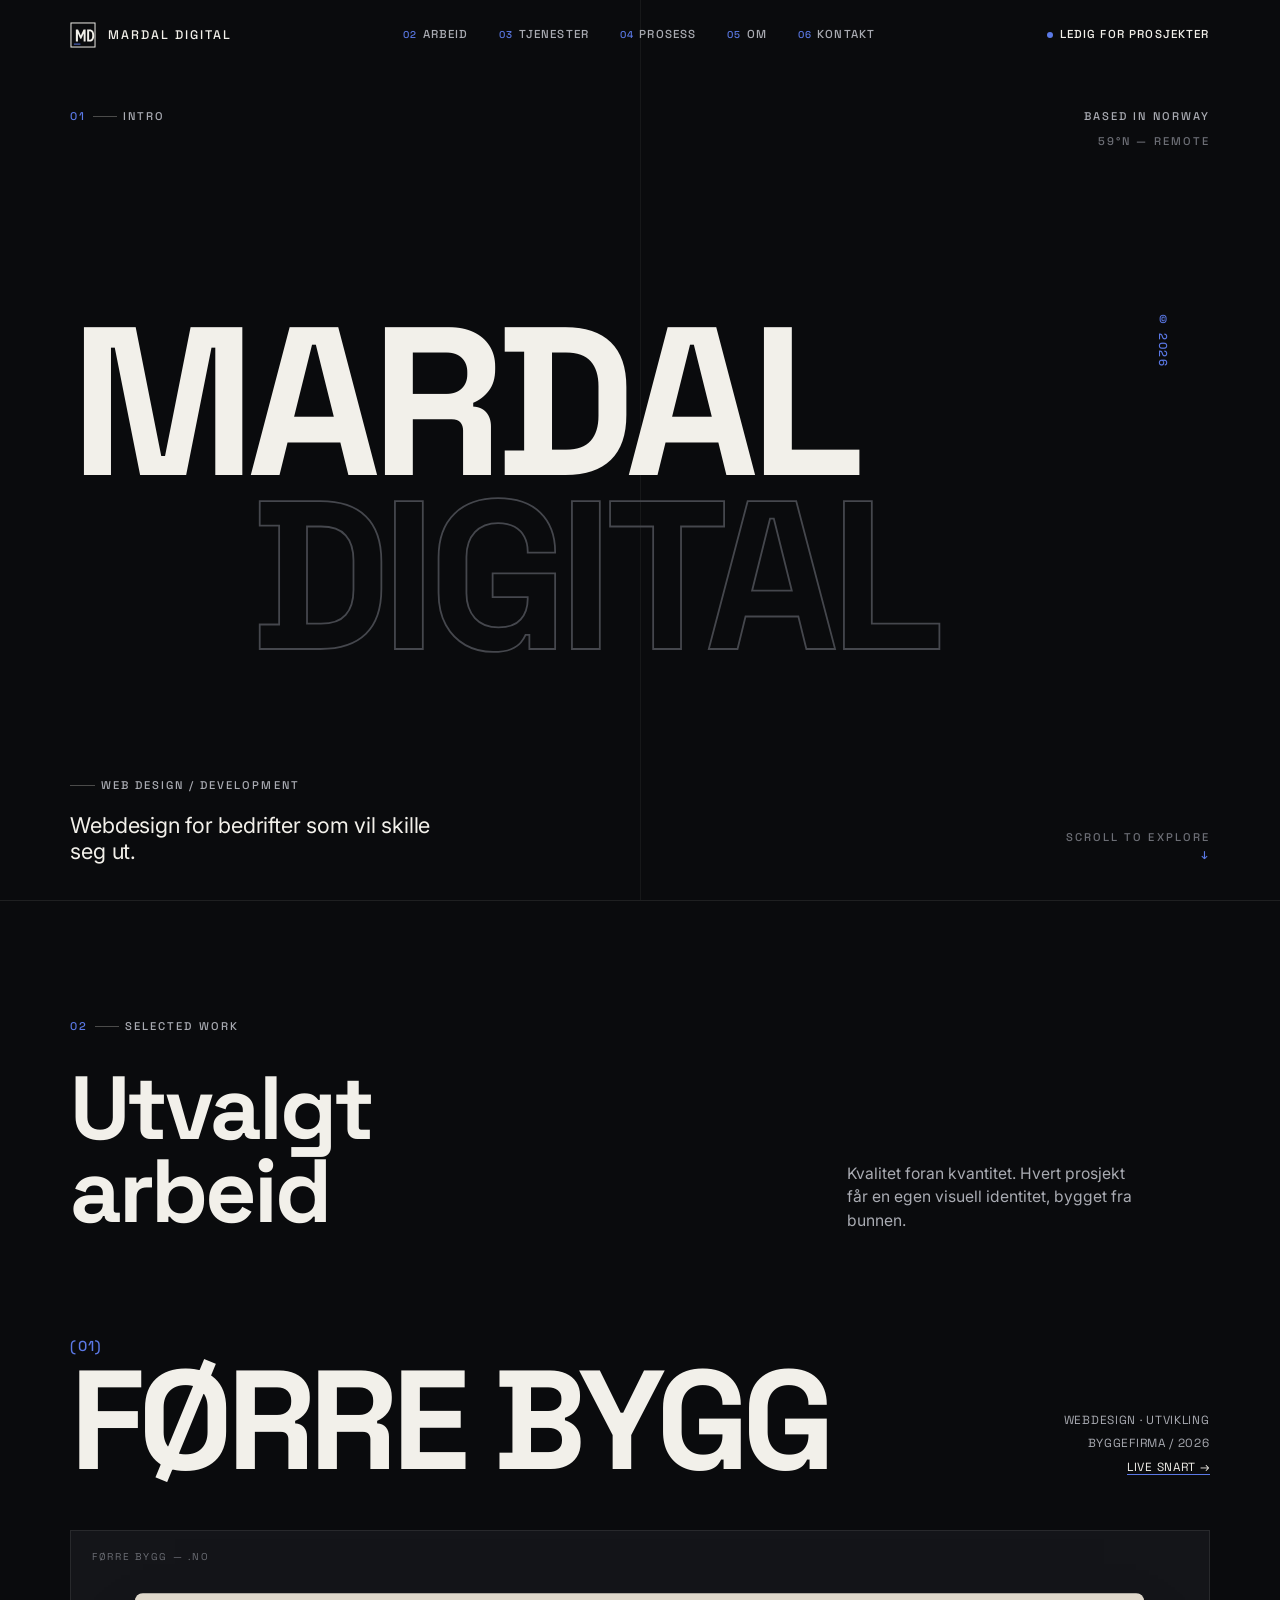
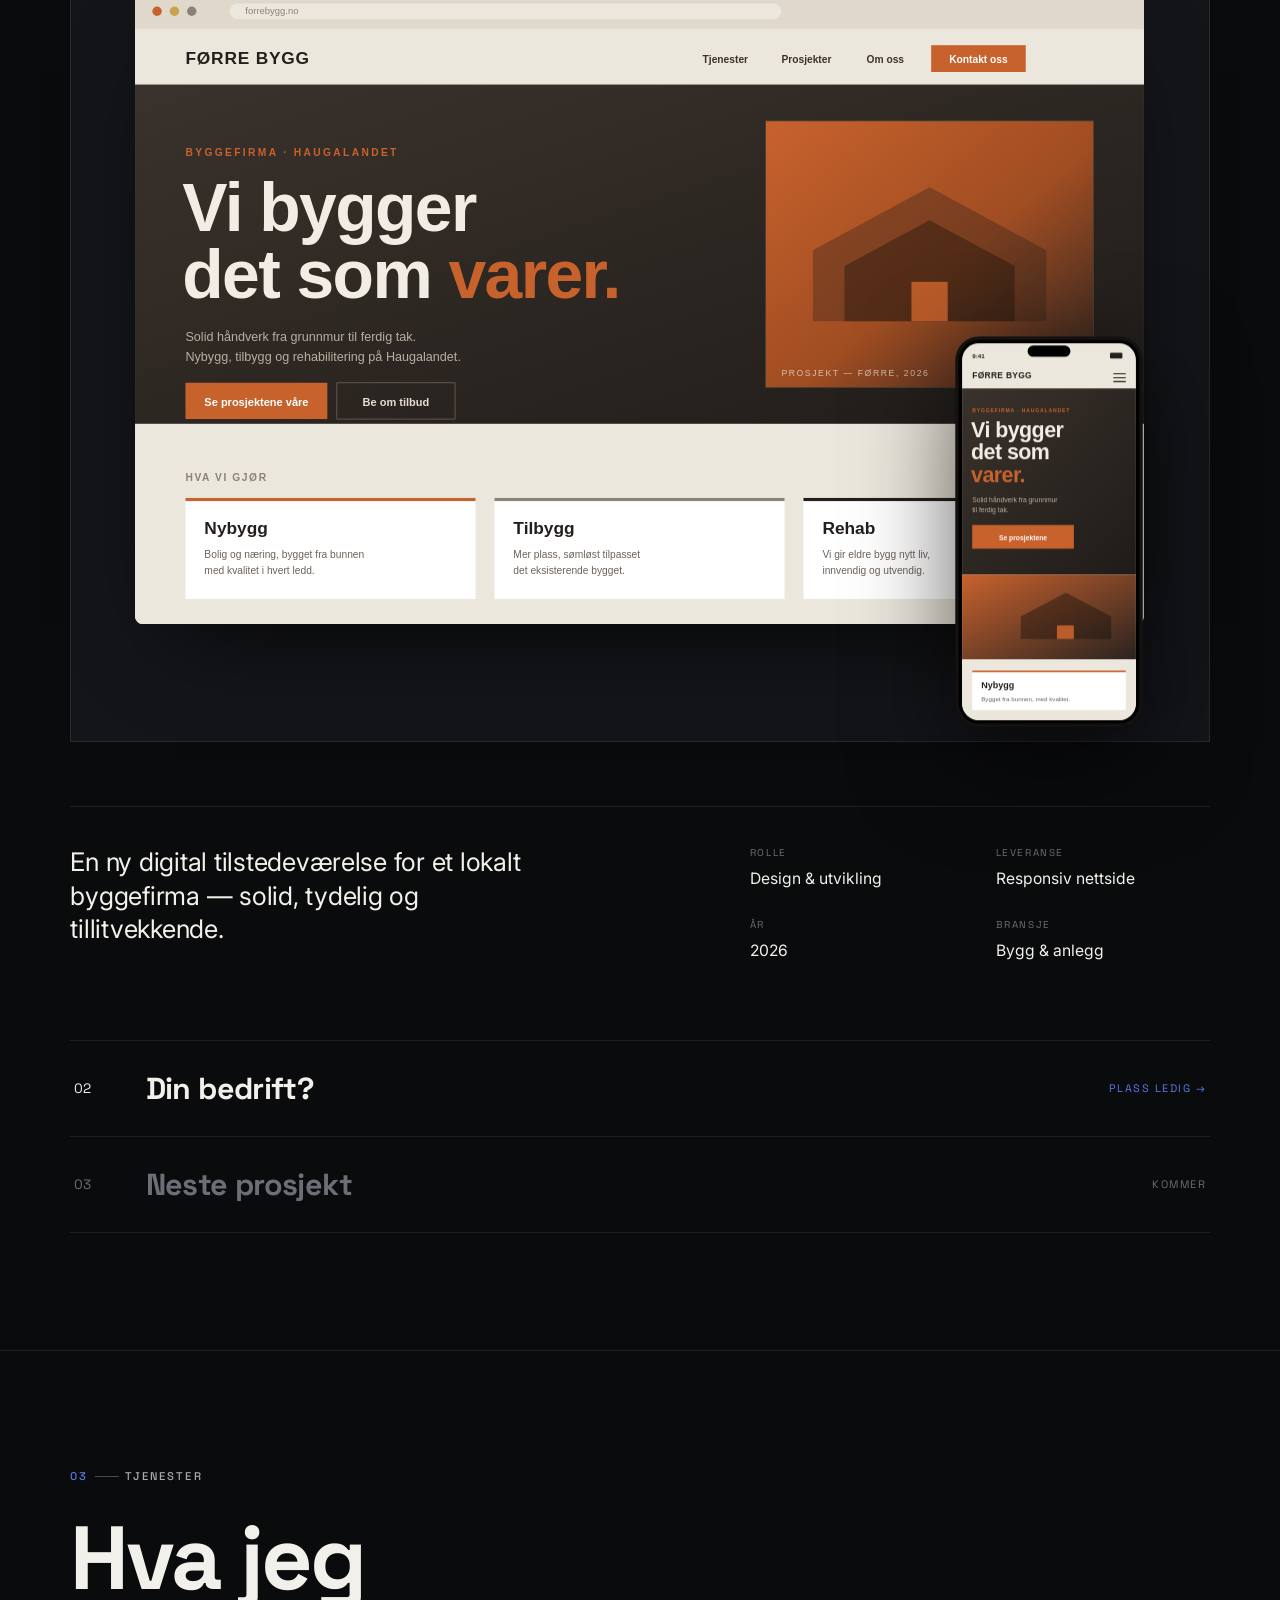
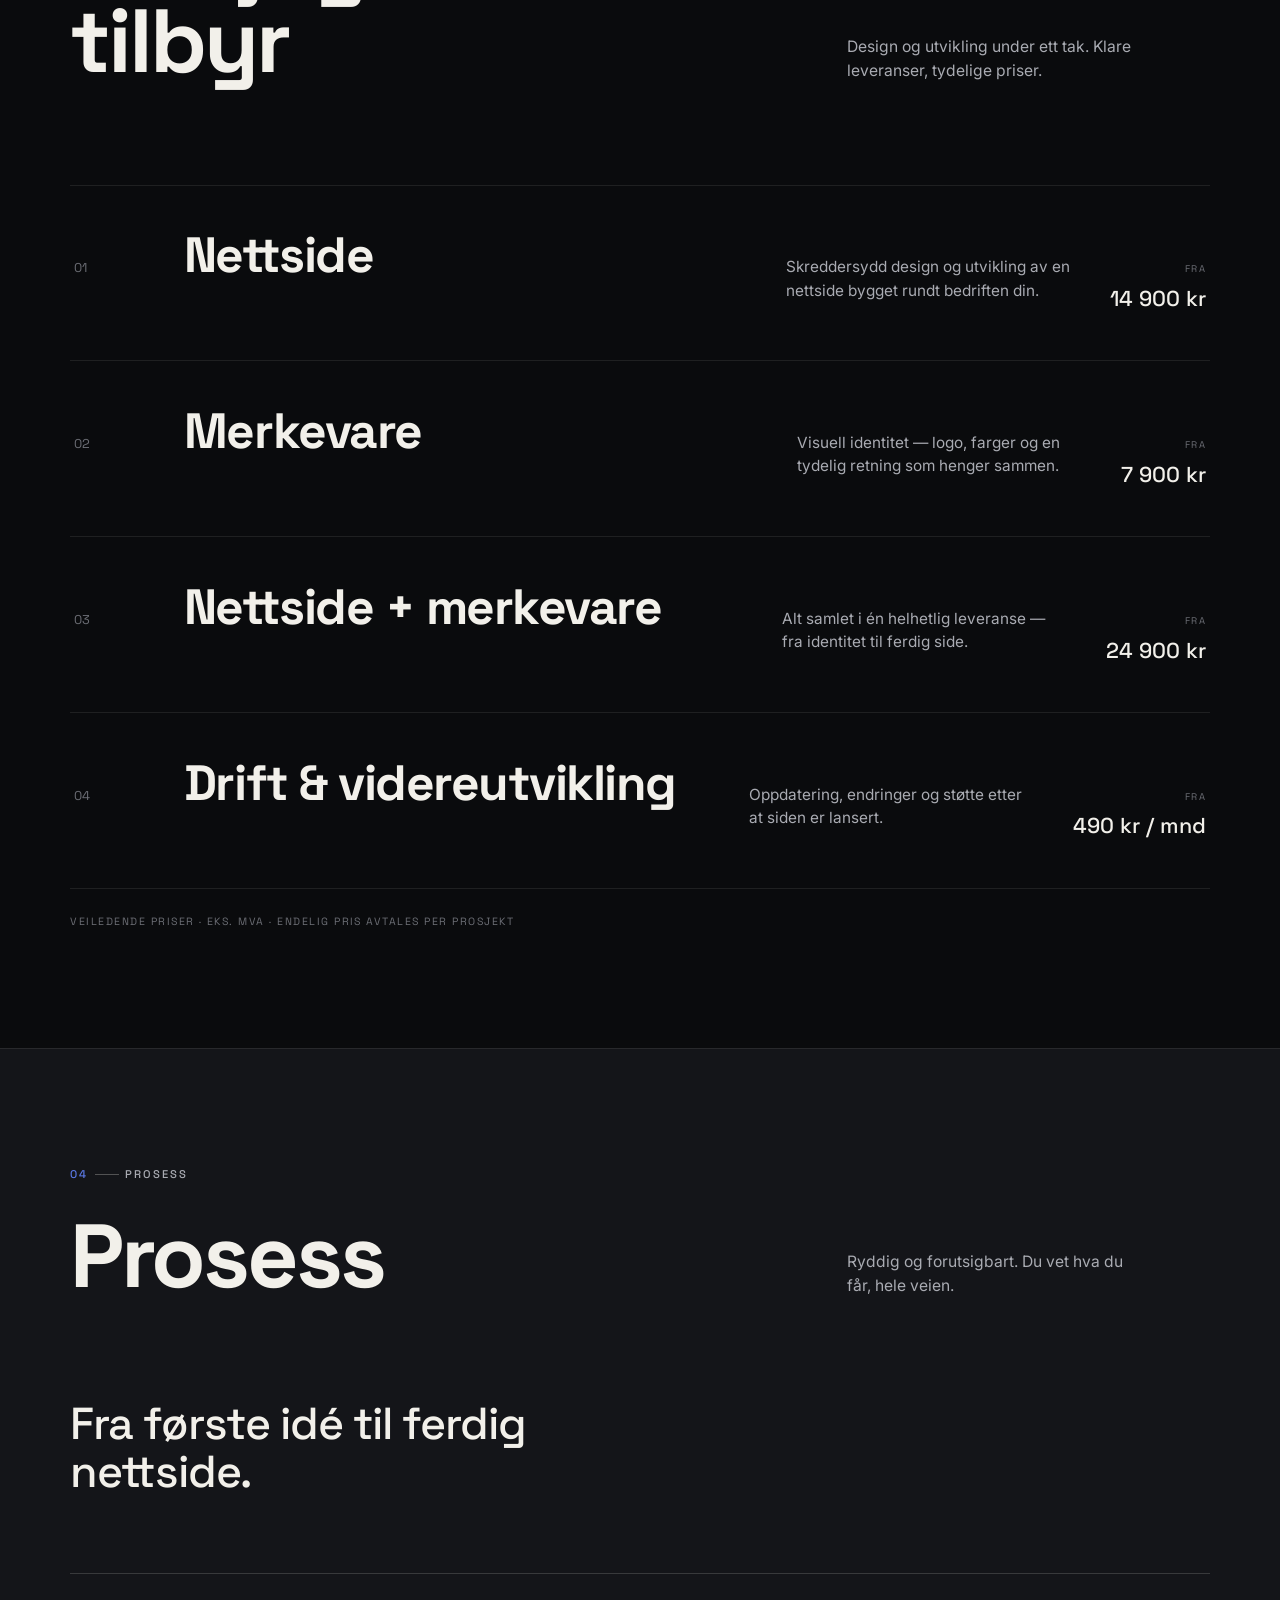
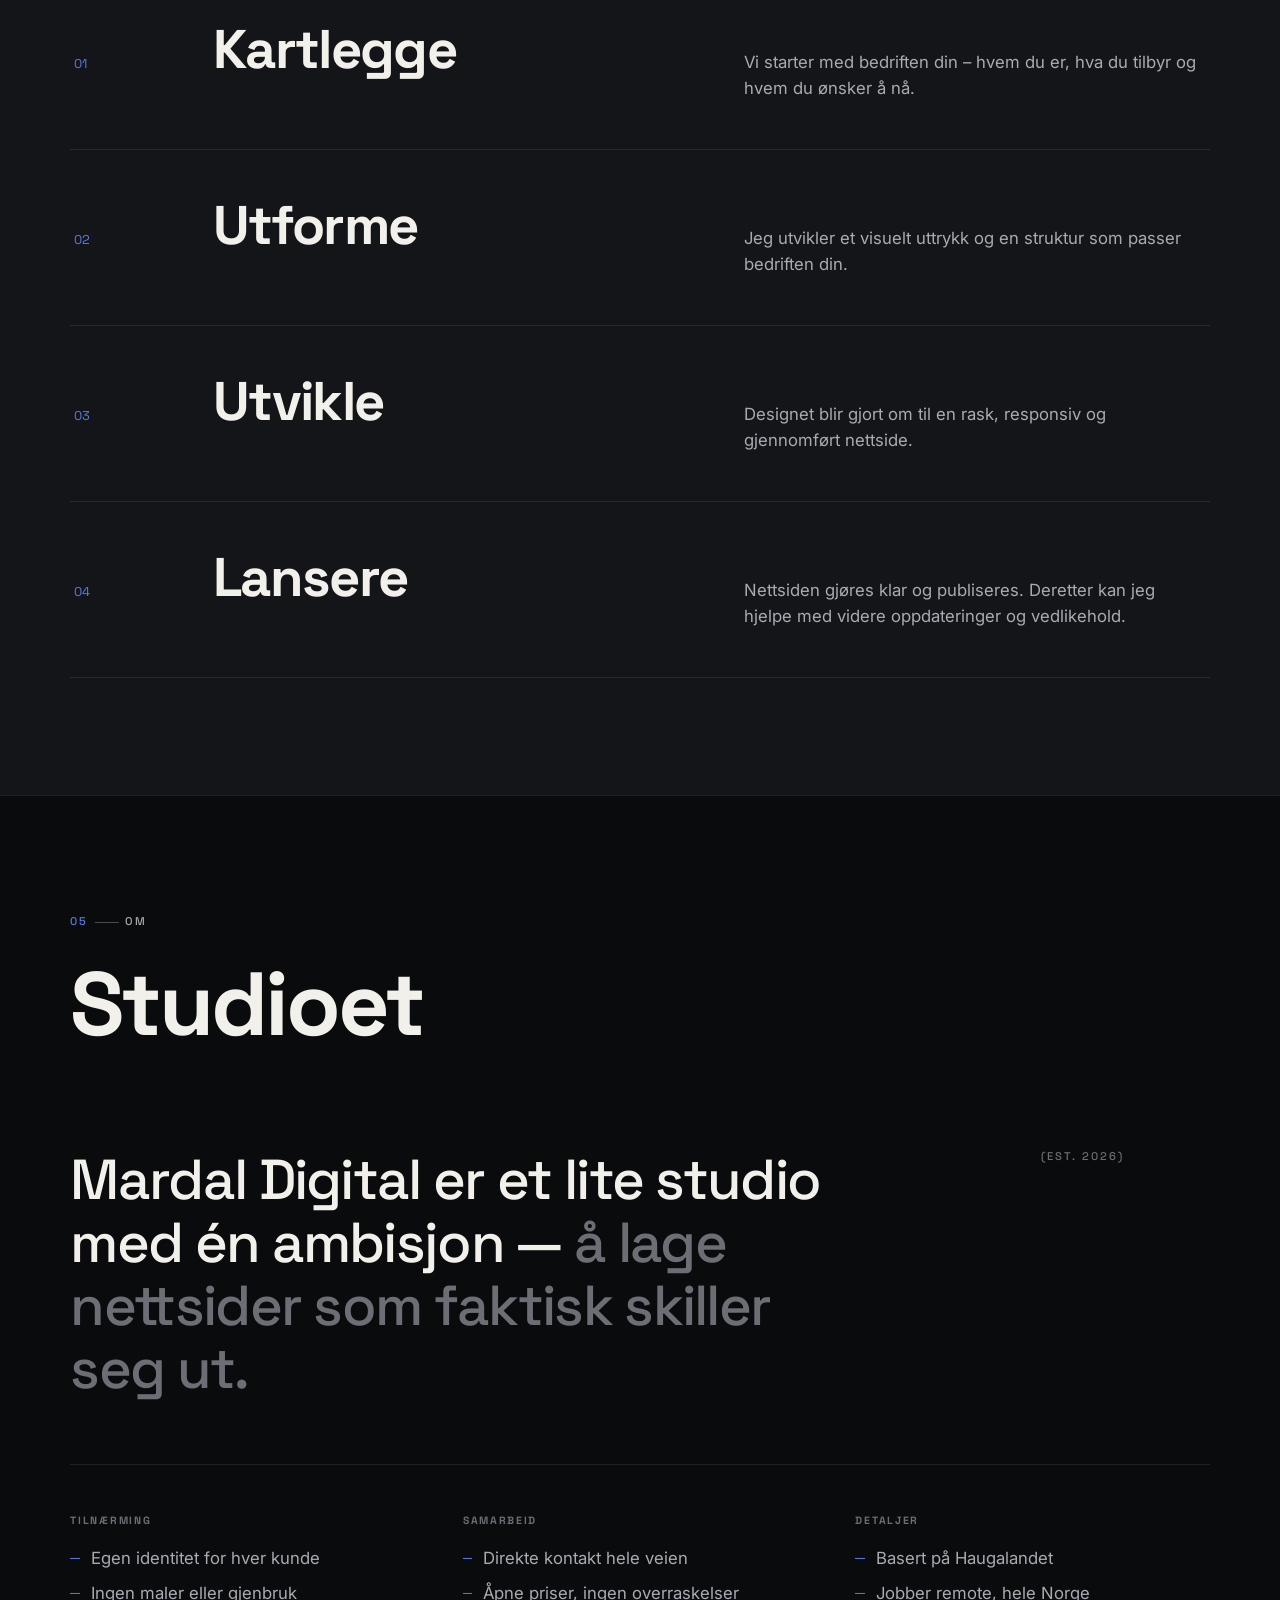
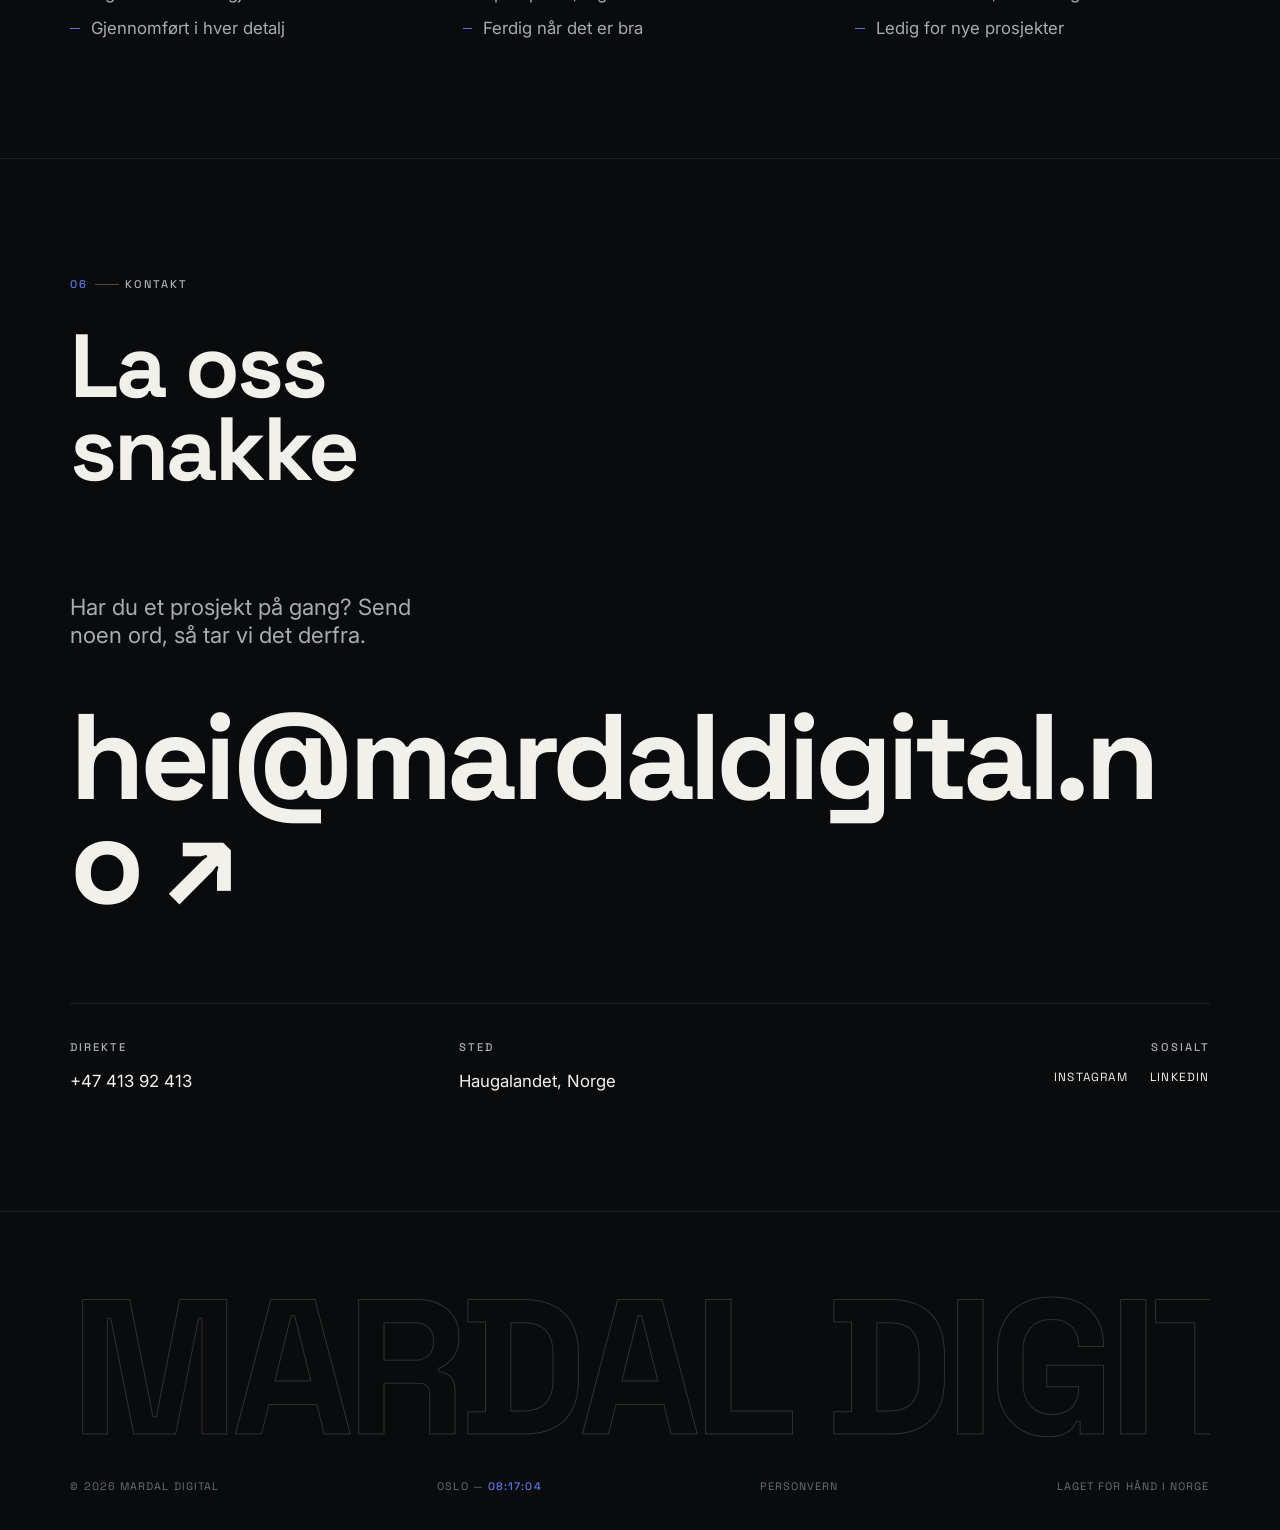
==== index.html @ 8a2ce215 "Mardal Digital — nettside for studioet Statisk nettside (HTML/CSS/vanilla JS) for det digitale desig" ====
<!DOCTYPE html>
<html lang="nb">
<head>
  <meta charset="UTF-8">
  <meta name="viewport" content="width=device-width, initial-scale=1.0">
  <title>Mardal Digital — Webdesign for bedrifter som vil skille seg ut</title>
  <meta name="description" content="Mardal Digital er et digitalt designstudio. Skreddersydde, moderne nettsider for bedrifter som vil skille seg ut. Se arbeidet.">
  <meta name="robots" content="index, follow">
  <meta name="theme-color" content="#0A0B0D">
  <link rel="canonical" href="https://mardaldigital.no/">

  <meta property="og:type" content="website">
  <meta property="og:title" content="Mardal Digital — digitalt designstudio">
  <meta property="og:description" content="Webdesign for bedrifter som vil skille seg ut.">
  <meta property="og:url" content="https://mardaldigital.no/">
  <meta property="og:image" content="https://mardaldigital.no/assets/img/og-image.svg">
  <meta name="twitter:card" content="summary_large_image">

  <link rel="icon" type="image/svg+xml" href="assets/img/favicon.svg">

  <link rel="preconnect" href="https://fonts.googleapis.com">
  <link rel="preconnect" href="https://fonts.gstatic.com" crossorigin>
  <link rel="stylesheet" href="https://fonts.googleapis.com/css2?family=Space+Grotesk:wght@400;500;700&family=Inter:wght@400;500;600&display=swap">
  <link rel="stylesheet" href="css/styles.css">

  <script type="application/ld+json">
  {
    "@context": "https://schema.org",
    "@type": "ProfessionalService",
    "name": "Mardal Digital",
    "description": "Digitalt designstudio som lager skreddersydde nettsider for bedrifter.",
    "url": "https://mardaldigital.no/",
    "email": "hei@mardaldigital.no",
    "areaServed": "Norge",
    "knowsAbout": ["Webdesign", "Webutvikling", "Merkevare", "Digital identitet"]
  }
  </script>
</head>
<body>
  <a class="skip-link" href="#work">Hopp til innhold</a>

  <!-- Custom cursor -->
  <div class="cursor" aria-hidden="true"><span class="cursor__label">Se</span></div>

  <!-- Preloader -->
  <div class="loader" id="loader" aria-hidden="true">
    <span class="loader__word">Mardal Digital</span>
    <span class="loader__track"></span>
  </div>

  <!-- Header -->
  <header class="site-header" id="header">
    <a class="brand" href="#top" aria-label="Mardal Digital – til toppen">
      <svg class="md" viewBox="0 0 40 40" aria-hidden="true">
        <rect x="1.5" y="1.5" width="37" height="37" stroke-width="1.5"/>
        <path d="M9 30V11.5h3.4l4.2 9.3 4.2-9.3H24V30h-3V17.6l-3.6 8h-1.6l-3.6-8V30H9Zm17.4 0V11.5h4.1c4.2 0 6.8 3.4 6.8 9.2s-2.6 9.3-6.8 9.3h-4.1Zm3-2.7h1.1c2.4 0 3.8-2.2 3.8-6.6s-1.4-6.5-3.8-6.5h-1.1v13.1Z"/>
        <line x1="6" y1="34" x2="16" y2="34" stroke-width="1.5"/>
      </svg>
      <span class="brand__txt">Mardal Digital</span>
    </a>

    <nav class="nav" aria-label="Hovedmeny">
      <a href="#work"><span class="n">02</span>Arbeid</a>
      <a href="#services"><span class="n">03</span>Tjenester</a>
      <a href="#process"><span class="n">04</span>Prosess</a>
      <a href="#about"><span class="n">05</span>Om</a>
      <a href="#contact"><span class="n">06</span>Kontakt</a>
    </nav>

    <a class="header-cta" href="#contact"><span class="dot" aria-hidden="true"></span>Ledig for prosjekter</a>

    <button class="menu-btn" id="menuBtn" aria-label="Åpne meny" aria-expanded="false" aria-controls="mobileNav">
      <span></span><span></span><span></span>
    </button>
  </header>

  <!-- Mobile nav -->
  <nav class="mobile-nav" id="mobileNav" aria-label="Meny">
    <a href="#work"><span class="n">02</span>Arbeid</a>
    <a href="#services"><span class="n">03</span>Tjenester</a>
    <a href="#process"><span class="n">04</span>Prosess</a>
    <a href="#about"><span class="n">05</span>Om</a>
    <a href="#contact"><span class="n">06</span>Kontakt</a>
    <div class="mobile-nav__foot">
      <a class="label" href="mailto:hei@mardaldigital.no">hei@mardaldigital.no</a>
      <span class="label label--dim">Haugalandet, NO</span>
    </div>
  </nav>

  <span id="top"></span>
  <main>

    <!-- ============ 01 — HERO ============ -->
    <section class="hero" id="hero" aria-label="Intro">
      <span class="label hero__tl"><b>01</b><span class="rule"></span>Intro</span>

      <div class="hero__tr">
        <span class="label">Based in Norway</span>
        <span class="label">59°N — Remote</span>
      </div>

      <div class="hero__title">
        <span class="idx" aria-hidden="true">© 2026</span>
        <h1 aria-label="Mardal Digital">
          <span class="l l1"><span>Mardal</span></span>
          <span class="l l2"><span>Digital</span></span>
        </h1>
      </div>

      <div class="hero__lead">
        <span class="label"><span class="rule"></span>Web Design / Development</span>
        <p>Webdesign for bedrifter som vil skille seg ut.</p>
      </div>

      <div class="hero__meta">
        <span class="label">Scroll to explore</span>
        <span class="label" style="color:var(--accent)">↓</span>
      </div>
    </section>

    <!-- ============ 02 — SELECTED WORK ============ -->
    <section class="section section--divider" id="work" aria-labelledby="work-title">
      <div class="sec-head">
        <span class="sec-head__label label"><b>02</b><span class="rule"></span>Selected Work</span>
        <h2 class="sec-head__title" id="work-title" data-reveal>Utvalgt<br>arbeid</h2>
        <p class="sec-head__note" data-reveal style="--i:1">Kvalitet foran kvantitet. Hvert prosjekt får en egen visuell identitet, bygget fra bunnen.</p>
      </div>

      <article class="case">
        <div class="case__head">
          <span class="case__no" data-reveal>(01)</span>
          <h3 class="case__title" data-reveal style="--i:1">Førre Bygg</h3>
          <div class="case__meta" data-reveal style="--i:2">
            Webdesign · Utvikling<br>
            Byggefirma / 2026<br>
            <a href="#contact">Live snart →</a>
          </div>
        </div>

        <div class="case__visual" data-reveal data-cursor="media" data-cursor-label="Case">
          <span class="tag">FØRRE BYGG — .NO</span>
          <img class="case__desktop" data-parallax="0.05" src="assets/img/forre-bygg-desktop.svg" alt="Forhåndsvisning av Førre Bygg-nettsiden på desktop">
          <img class="case__phone" data-parallax="-0.09" src="assets/img/forre-bygg-mobile.svg" alt="Førre Bygg-nettsiden på mobil">
        </div>

        <div class="case__foot">
          <p class="case__lead" data-reveal>En ny digital tilstedeværelse for et lokalt byggefirma — solid, tydelig og tillitvekkende.</p>
          <dl class="case__facts" data-reveal style="--i:1">
            <div><dt>Rolle</dt><dd>Design & utvikling</dd></div>
            <div><dt>Leveranse</dt><dd>Responsiv nettside</dd></div>
            <div><dt>År</dt><dd>2026</dd></div>
            <div><dt>Bransje</dt><dd>Bygg & anlegg</dd></div>
          </dl>
        </div>
      </article>

      <div class="work-list" aria-label="Plass til flere prosjekter">
        <div class="row open">
          <span class="n">02</span>
          <span class="t">Din bedrift?</span>
          <span class="s">Plass ledig →</span>
        </div>
        <div class="row">
          <span class="n">03</span>
          <span class="t">Neste prosjekt</span>
          <span class="s">Kommer</span>
        </div>
      </div>
    </section>

    <!-- ============ 03 — TJENESTER + PRISER ============ -->
    <section class="section section--divider" id="services" aria-labelledby="services-title">
      <div class="sec-head">
        <span class="sec-head__label label"><b>03</b><span class="rule"></span>Tjenester</span>
        <h2 class="sec-head__title" id="services-title" data-reveal>Hva jeg<br>tilbyr</h2>
        <p class="sec-head__note" data-reveal style="--i:1">Design og utvikling under ett tak. Klare leveranser, tydelige priser.</p>
      </div>

      <div class="offer">
        <div class="offer__row" data-reveal>
          <span class="offer__no">01</span>
          <span class="offer__name">Nettside</span>
          <span class="offer__desc">Skreddersydd design og utvikling av en nettside bygget rundt bedriften din.</span>
          <span class="offer__price"><span class="from">Fra</span><span class="amt">14 900 kr</span></span>
        </div>
        <div class="offer__row" data-reveal>
          <span class="offer__no">02</span>
          <span class="offer__name">Merkevare</span>
          <span class="offer__desc">Visuell identitet — logo, farger og en tydelig retning som henger sammen.</span>
          <span class="offer__price"><span class="from">Fra</span><span class="amt">7 900 kr</span></span>
        </div>
        <div class="offer__row" data-reveal>
          <span class="offer__no">03</span>
          <span class="offer__name">Nettside + merkevare</span>
          <span class="offer__desc">Alt samlet i én helhetlig leveranse — fra identitet til ferdig side.</span>
          <span class="offer__price"><span class="from">Fra</span><span class="amt">24 900 kr</span></span>
        </div>
        <div class="offer__row" data-reveal>
          <span class="offer__no">04</span>
          <span class="offer__name">Drift & videreutvikling</span>
          <span class="offer__desc">Oppdatering, endringer og støtte etter at siden er lansert.</span>
          <span class="offer__price"><span class="from">Fra</span><span class="amt">490 kr / mnd</span></span>
        </div>
      </div>
      <p class="offer__note">Veiledende priser · eks. mva · endelig pris avtales per prosjekt</p>
    </section>

    <!-- ============ 04 — PROSESS ============ -->
    <section class="section section--surface section--divider" id="process" aria-labelledby="process-title">
      <div class="sec-head">
        <span class="sec-head__label label"><b>04</b><span class="rule"></span>Prosess</span>
        <h2 class="sec-head__title" id="process-title" data-reveal>Prosess</h2>
        <p class="sec-head__note" data-reveal style="--i:1">Ryddig og forutsigbart. Du vet hva du får, hele veien.</p>
      </div>

      <div class="grid12">
        <p class="proc__intro" data-reveal>Fra første idé til ferdig nettside.</p>
      </div>

      <div class="steps">
        <div class="step" data-reveal>
          <span class="step__no">01</span>
          <span class="step__title">Kartlegge</span>
          <p class="step__desc">Vi starter med bedriften din – hvem du er, hva du tilbyr og hvem du ønsker å nå.</p>
        </div>
        <div class="step" data-reveal>
          <span class="step__no">02</span>
          <span class="step__title">Utforme</span>
          <p class="step__desc">Jeg utvikler et visuelt uttrykk og en struktur som passer bedriften din.</p>
        </div>
        <div class="step" data-reveal>
          <span class="step__no">03</span>
          <span class="step__title">Utvikle</span>
          <p class="step__desc">Designet blir gjort om til en rask, responsiv og gjennomført nettside.</p>
        </div>
        <div class="step" data-reveal>
          <span class="step__no">04</span>
          <span class="step__title">Lansere</span>
          <p class="step__desc">Nettsiden gjøres klar og publiseres. Deretter kan jeg hjelpe med videre oppdateringer og vedlikehold.</p>
        </div>
      </div>
    </section>

    <!-- ============ 05 — OM ============ -->
    <section class="section section--divider" id="about" aria-labelledby="about-title">
      <div class="sec-head">
        <span class="sec-head__label label"><b>05</b><span class="rule"></span>Om</span>
        <h2 class="sec-head__title" id="about-title" data-reveal>Studioet</h2>
      </div>

      <div class="about">
        <p class="about__statement" data-reveal>
          Mardal Digital er et lite studio med én ambisjon —
          <span class="dim">å lage nettsider som faktisk skiller seg ut.</span>
        </p>
        <span class="about__side label label--dim" data-reveal style="--i:1">(Est. 2026)</span>

        <div class="about__meta">
          <div data-reveal>
            <h4>Tilnærming</h4>
            <ul>
              <li>Egen identitet for hver kunde</li>
              <li>Ingen maler eller gjenbruk</li>
              <li>Gjennomført i hver detalj</li>
            </ul>
          </div>
          <div data-reveal style="--i:1">
            <h4>Samarbeid</h4>
            <ul>
              <li>Direkte kontakt hele veien</li>
              <li>Åpne priser, ingen overraskelser</li>
              <li>Ferdig når det er bra</li>
            </ul>
          </div>
          <div data-reveal style="--i:2">
            <h4>Detaljer</h4>
            <ul>
              <li>Basert på Haugalandet</li>
              <li>Jobber remote, hele Norge</li>
              <li>Ledig for nye prosjekter</li>
            </ul>
          </div>
        </div>
      </div>
    </section>

    <!-- ============ 06 — KONTAKT ============ -->
    <section class="section section--divider" id="contact" aria-labelledby="contact-title">
      <div class="sec-head">
        <span class="sec-head__label label"><b>06</b><span class="rule"></span>Kontakt</span>
        <h2 class="sec-head__title" id="contact-title" data-reveal>La oss<br>snakke</h2>
      </div>

      <p class="contact__pre" data-reveal>Har du et prosjekt på gang? Send noen ord, så tar vi det derfra.</p>

      <a class="contact__mail" href="mailto:hei@mardaldigital.no" data-cursor="link" data-reveal style="--i:1">
        hei@mardaldigital.no <span class="arw">↗</span>
      </a>

      <div class="contact__row">
        <div class="block">
          <span class="label">Direkte</span>
          <a href="tel:+4741392413">+47 413 92 413</a>
        </div>
        <div class="block">
          <span class="label">Sted</span>
          <span>Haugalandet, Norge</span>
        </div>
        <div class="block">
          <span class="label">Sosialt</span>
          <div class="socials">
            <a href="#" aria-label="Instagram">Instagram</a>
            <a href="#" aria-label="LinkedIn">LinkedIn</a>
          </div>
        </div>
      </div>
    </section>
  </main>

  <footer class="footer">
    <div class="footer__big" aria-hidden="true">Mardal Digital</div>
    <div class="footer__bar">
      <span>© <span id="year">2026</span> Mardal Digital</span>
      <span class="footer__clock" id="clock">Oslo — <b>--:--</b></span>
      <span><a href="personvern.html">Personvern</a></span>
      <span>Laget for hånd i Norge</span>
    </div>
  </footer>

  <script src="js/main.js"></script>
</body>
</html>
---- css/styles.css ----
/* ============================================================
   MARDAL DIGITAL — Studio
   Editorial, monokrom dybde + én dempet kald-blå aksent.
   Identitet drevet av typografi, whitespace og asymmetri.
   ============================================================ */

:root {
  /* Bakgrunner — dybde via gråtoner, ikke via lyse felt */
  --bg:        #0A0B0D;   /* near-black, hovedbakgrunn */
  --bg-2:      #0E0F12;
  --surface:   #141519;   /* mørk grå, sekundær flate */
  --surface-2: #1B1D22;   /* løftet panel */
  --surface-3: #24262C;   /* lysere panel / stage */

  /* Tekst */
  --fg:        #F2F0EA;   /* varm off-white, hovedtekst */
  --fg-2:      #A9ABB2;   /* lys grå, sekundær tekst */
  --fg-3:      #6C6E75;   /* dempet */
  --fg-4:      #45474D;   /* svært dempet / outline */

  /* Hårstreker */
  --line:   rgba(242, 240, 234, 0.09);
  --line-2: rgba(242, 240, 234, 0.16);
  --line-3: rgba(242, 240, 234, 0.28);

  /* Aksent — dempet kald elektrisk blå, brukt svært sparsomt */
  --accent:    #5B79E6;
  --accent-br: #8CA1F2;
  --accent-dk: #3A4FA8;

  /* Type */
  --display: 'Space Grotesk', 'Inter', system-ui, sans-serif;
  --sans:    'Inter', system-ui, -apple-system, 'Segoe UI', sans-serif;

  /* Layout */
  --pad: clamp(1.25rem, 5.5vw, 6rem);
  --gut: clamp(1rem, 2vw, 2rem);

  --ease:   cubic-bezier(0.16, 1, 0.3, 1);
  --ease-2: cubic-bezier(0.62, 0.04, 0.14, 1);
}

/* ---------- Reset ---------- */
*, *::before, *::after { box-sizing: border-box; }
* { margin: 0; padding: 0; }

html {
  scroll-behavior: smooth;
  -webkit-text-size-adjust: 100%;
}

body {
  font-family: var(--sans);
  background: var(--bg);
  color: var(--fg);
  line-height: 1.55;
  font-size: clamp(0.94rem, 0.9rem + 0.2vw, 1.05rem);
  -webkit-font-smoothing: antialiased;
  text-rendering: optimizeLegibility;
  overflow-x: hidden;
}

img, svg { display: block; max-width: 100%; }
a { color: inherit; text-decoration: none; }
button { font: inherit; color: inherit; background: none; border: none; cursor: pointer; }
::selection { background: var(--accent); color: #fff; }

.skip-link {
  position: absolute; left: -9999px; top: 0; z-index: 10000;
  background: var(--accent); color: #fff;
  padding: 0.7rem 1.1rem;
  font-family: var(--display); font-size: 0.75rem; letter-spacing: 0.08em;
}
.skip-link:focus { left: 1rem; top: 1rem; }

/* ---------- Typografiske primitiver ---------- */
.label {
  font-family: var(--display);
  font-weight: 500;
  font-size: 0.7rem;
  letter-spacing: 0.18em;
  text-transform: uppercase;
  color: var(--fg-2);
  display: inline-flex;
  align-items: center;
  gap: 0.55em;
}
.label b { color: var(--accent); font-weight: 500; }
.label--dim { color: var(--fg-3); }
.rule { display: inline-block; width: 2.2em; height: 1px; background: var(--line-3); }

/* ============================================================
   CUSTOM CURSOR — minimal
   ============================================================ */
.cursor {
  position: fixed; top: 0; left: 0; z-index: 9999;
  width: 40px; height: 40px;
  border: 1px solid var(--line-3);
  border-radius: 50%;
  transform: translate(-50%, -50%);
  pointer-events: none;
  opacity: 0;
  display: grid; place-items: center;
  transition: width .35s var(--ease), height .35s var(--ease),
              background .35s var(--ease), border-color .35s var(--ease),
              opacity .3s var(--ease);
  will-change: transform;
}
.cursor__label {
  font-family: var(--display); font-weight: 500;
  font-size: 0.58rem; letter-spacing: 0.12em; text-transform: uppercase;
  color: #fff; opacity: 0; transform: scale(0.6);
  transition: opacity .3s var(--ease), transform .3s var(--ease);
}
body.cursor-ready.cursor-active .cursor { opacity: 1; }
body.cursor-link .cursor { width: 12px; height: 12px; background: var(--fg); border-color: var(--fg); }
body.cursor-media .cursor {
  width: 92px; height: 92px;
  background: var(--accent); border-color: var(--accent);
}
body.cursor-media .cursor__label { opacity: 1; transform: scale(1); }
@media (pointer: coarse) { .cursor { display: none; } }

/* ============================================================
   PRELOADER — kort og subtilt
   ============================================================ */
.loader {
  position: fixed; inset: 0; z-index: 10000;
  background: var(--bg);
  display: grid; place-content: center; justify-items: center; gap: 1.4rem;
  transition: opacity .7s var(--ease), visibility .7s var(--ease);
}
.loader.done { opacity: 0; visibility: hidden; }
.loader__word {
  font-family: var(--display); font-weight: 500;
  font-size: 0.8rem; letter-spacing: 0.42em; text-transform: uppercase;
  color: var(--fg); padding-left: 0.42em;
}
.loader__track { width: min(38vw, 320px); height: 1px; background: var(--line-2); position: relative; overflow: hidden; }
.loader__track::after {
  content: ""; position: absolute; inset: 0 100% 0 0;
  background: var(--accent);
  animation: load 1.1s var(--ease-2) forwards;
}
@keyframes load { to { inset: 0 0 0 0; } }

/* ============================================================
   HEADER
   ============================================================ */
.site-header {
  position: fixed; inset: 0 0 auto 0; z-index: 900;
  display: flex; align-items: center; justify-content: space-between;
  padding: 1.4rem var(--pad);
  transition: transform .5s var(--ease), background .4s var(--ease), border-color .4s var(--ease), padding .4s var(--ease);
  border-bottom: 1px solid transparent;
}
.site-header.scrolled {
  background: rgba(10, 11, 13, 0.72);
  backdrop-filter: blur(14px);
  -webkit-backdrop-filter: blur(14px);
  border-bottom-color: var(--line);
  padding-top: 1rem; padding-bottom: 1rem;
}
.site-header.hidden { transform: translateY(-105%); }

.brand { display: inline-flex; align-items: center; gap: 0.7rem; }
.brand .md {
  width: 26px; height: 26px; flex: none;
}
.brand .md rect { fill: none; stroke: var(--fg); }
.brand .md path { fill: var(--fg); }
.brand .md line { stroke: var(--accent); }
.brand__txt {
  font-family: var(--display); font-weight: 500;
  font-size: 0.78rem; letter-spacing: 0.16em; text-transform: uppercase;
  color: var(--fg); line-height: 1;
}

.nav { display: flex; align-items: center; gap: clamp(1.2rem, 2.4vw, 2.6rem); }
.nav a {
  font-family: var(--display); font-weight: 500;
  font-size: 0.72rem; letter-spacing: 0.1em; text-transform: uppercase;
  color: var(--fg-2); position: relative; padding: 0.2rem 0;
  transition: color .3s var(--ease);
  display: inline-flex; gap: 0.45em; align-items: baseline;
}
.nav a .n { color: var(--accent); font-size: 0.62rem; }
.nav a:hover { color: var(--fg); }
.nav a::after {
  content: ""; position: absolute; left: 0; bottom: -2px; height: 1px; width: 100%;
  background: var(--accent); transform: scaleX(0); transform-origin: right;
  transition: transform .4s var(--ease);
}
.nav a:hover::after { transform: scaleX(1); transform-origin: left; }

.header-cta {
  font-family: var(--display); font-weight: 500;
  font-size: 0.72rem; letter-spacing: 0.1em; text-transform: uppercase;
  color: var(--fg);
  display: inline-flex; align-items: center; gap: 0.6em;
}
.header-cta .dot {
  width: 6px; height: 6px; border-radius: 50%; background: var(--accent);
  box-shadow: 0 0 0 0 rgba(91,121,230,0.55); animation: pulse 2.6s infinite;
}
@keyframes pulse {
  0% { box-shadow: 0 0 0 0 rgba(91,121,230,0.5); }
  70% { box-shadow: 0 0 0 7px rgba(91,121,230,0); }
  100% { box-shadow: 0 0 0 0 rgba(91,121,230,0); }
}

.menu-btn { display: none; flex-direction: column; gap: 5px; width: 30px; }
.menu-btn span { display: block; height: 1.5px; width: 100%; background: var(--fg); transition: transform .4s var(--ease), opacity .3s var(--ease); }
.menu-btn[aria-expanded="true"] span:nth-child(1) { transform: translateY(6.5px) rotate(45deg); }
.menu-btn[aria-expanded="true"] span:nth-child(2) { opacity: 0; }
.menu-btn[aria-expanded="true"] span:nth-child(3) { transform: translateY(-6.5px) rotate(-45deg); }

/* Mobil-overlay */
.mobile-nav {
  position: fixed; inset: 0; z-index: 890; background: var(--bg);
  display: flex; flex-direction: column; justify-content: center; gap: 0.2rem;
  padding: var(--pad);
  clip-path: inset(0 0 100% 0);
  transition: clip-path .7s var(--ease-2);
  pointer-events: none;
}
.mobile-nav.open { clip-path: inset(0 0 0 0); pointer-events: auto; }
.mobile-nav a {
  font-family: var(--display); font-weight: 500;
  font-size: clamp(2rem, 10vw, 3.4rem); letter-spacing: -0.02em;
  color: var(--fg); display: flex; align-items: baseline; gap: 1rem;
  padding: 0.35rem 0; border-bottom: 1px solid var(--line);
}
.mobile-nav a .n { font-size: 0.85rem; color: var(--accent); }
.mobile-nav__foot { margin-top: 2.2rem; display: flex; flex-wrap: wrap; gap: 0.8rem 2rem; }

/* ============================================================
   SECTION SHELL
   ============================================================ */
.section { position: relative; padding: clamp(5.5rem, 13vh, 12rem) var(--pad); }
.section--surface { background: var(--surface); }
.section--divider { border-top: 1px solid var(--line); }

/* 12-kolonne editorial rutenett */
.grid12 { display: grid; grid-template-columns: repeat(12, minmax(0, 1fr)); column-gap: var(--gut); }

.sec-head {
  display: grid; grid-template-columns: repeat(12, minmax(0, 1fr)); column-gap: var(--gut);
  row-gap: clamp(1.2rem, 3vw, 2rem);
  margin-bottom: clamp(3rem, 8vw, 7rem);
  align-items: end;
}
.sec-head__label { grid-column: 1 / -1; }
.sec-head__title {
  grid-column: 1 / 9;
  font-family: var(--display); font-weight: 700;
  font-size: clamp(2.4rem, 7vw, 6.5rem); line-height: 0.92; letter-spacing: -0.035em;
}
.sec-head__note { grid-column: 9 / 13; align-self: end; color: var(--fg-2); max-width: 30ch; font-size: 0.98rem; line-height: 1.5; }

/* ============================================================
   01 — HERO
   ============================================================ */
.hero {
  min-height: 100svh;
  display: grid;
  grid-template-columns: repeat(12, minmax(0, 1fr));
  grid-template-rows: minmax(6.5rem, auto) 1fr auto;
  column-gap: var(--gut);
  padding: clamp(6rem, 12vh, 8rem) var(--pad) clamp(1.6rem, 4vh, 3rem);
  position: relative;
  overflow: hidden;
}
/* svak vertikal hjelpelinje for komposisjonen */
.hero::before {
  content: ""; position: absolute; top: 0; bottom: 0;
  left: calc(var(--pad) + (100% - 2 * var(--pad)) * 0.5);
  width: 1px; background: var(--line);
  opacity: 0.6;
}
.hero__tl { grid-column: 1 / 6; grid-row: 1; align-self: start; }
.hero__tr { grid-column: 8 / 13; grid-row: 1; align-self: start; justify-self: end; text-align: right; }
.hero__tr .label { display: block; }
.hero__tr .label + .label { margin-top: 0.5rem; color: var(--fg-3); }

.hero__title { grid-column: 1 / 13; grid-row: 2; align-self: center; position: relative; }
.hero__title h1 {
  font-family: var(--display); font-weight: 700;
  font-size: clamp(3.1rem, 16.5vw, 17rem);
  line-height: 0.82; letter-spacing: -0.045em; text-transform: uppercase;
}
.hero__title .l { display: block; overflow: hidden; }
.hero__title .l > span { display: inline-block; transform: translateY(105%); transition: transform 1s var(--ease-2); }
.hero.ready .hero__title .l > span { transform: translateY(0); }
/* MARDAL er bredest (M + A + R + D) → flush; DIGITAL rykkes inn for asymmetri */
.hero__title .l2 { text-indent: clamp(0px, 7vw, 7rem); }
.hero__title .l2 > span {
  color: transparent;
  -webkit-text-stroke: clamp(1px, 0.14vw, 2px) var(--fg-4);
  text-stroke: clamp(1px, 0.14vw, 2px) var(--fg-4);
  transition-delay: 0.12s;
}
/* liten aksentindeks som overlapper tittelen */
.hero__title .idx {
  position: absolute; top: -0.4em; right: clamp(0px, 3vw, 4rem);
  font-family: var(--display); font-weight: 500;
  font-size: 0.72rem; letter-spacing: 0.16em; color: var(--accent);
  writing-mode: vertical-rl;
}

.hero__meta { grid-column: 10 / 13; grid-row: 3; justify-self: end; align-self: end; text-align: right; }
.hero__meta .label { display: block; color: var(--fg-3); }

.hero__lead { grid-column: 1 / 8; grid-row: 3; align-self: end; }
.hero__lead p {
  font-size: clamp(1.1rem, 1.7vw, 1.55rem); line-height: 1.2; letter-spacing: -0.01em;
  max-width: 26ch; color: var(--fg);
}
.hero__lead .label { margin-bottom: 1.1rem; }

.hero__scroll {
  grid-column: 1 / 4; grid-row: 3; align-self: end;
  display: none; /* plasseres i lead på store skjermer */
}

/* ============================================================
   02 — SELECTED WORK
   ============================================================ */
.case { position: relative; }
.case__head {
  display: grid; grid-template-columns: repeat(12, minmax(0,1fr)); column-gap: var(--gut);
  align-items: end; margin-bottom: clamp(2rem, 4vw, 3.5rem);
}
.case__no { grid-column: 1 / 3; font-family: var(--display); color: var(--accent); font-weight: 500; font-size: 0.9rem; letter-spacing: 0.08em; }
.case__title {
  grid-column: 1 / 10;
  font-family: var(--display); font-weight: 700; text-transform: uppercase;
  font-size: clamp(2.8rem, 11vw, 10rem); line-height: 0.82; letter-spacing: -0.045em;
  margin-top: 0.4rem;
}
.case__meta {
  grid-column: 10 / 13; align-self: end; text-align: right;
  font-family: var(--display); font-size: 0.74rem; letter-spacing: 0.06em; color: var(--fg-2); line-height: 2;
  text-transform: uppercase;
}
.case__meta a { color: var(--fg); border-bottom: 1px solid var(--accent); }

/* Stage med desktop + overlappende mobil */
.case__visual {
  position: relative;
  background: var(--surface);
  border: 1px solid var(--line);
  padding: clamp(1.5rem, 5vw, 5.5rem) clamp(1.5rem, 5vw, 5.5rem) clamp(4rem, 9vw, 8rem);
}
.case__visual .tag {
  position: absolute; top: 1.1rem; left: 1.3rem;
  font-family: var(--display); font-size: 0.62rem; letter-spacing: 0.16em; text-transform: uppercase; color: var(--fg-3);
}
.case__desktop {
  width: 100%; max-width: 1180px; margin: 0 auto;
  box-shadow: 0 40px 90px -40px rgba(0,0,0,0.8);
  will-change: transform;
}
.case__phone {
  position: absolute; right: clamp(1.2rem, 5vw, 5rem); bottom: clamp(-1rem, 1vw, 1rem);
  width: clamp(120px, 15vw, 210px);
  filter: drop-shadow(0 30px 50px rgba(0,0,0,0.6));
  will-change: transform;
}

/* Kort tekst + fakta */
.case__foot {
  display: grid; grid-template-columns: repeat(12, minmax(0,1fr)); column-gap: var(--gut); row-gap: 2.5rem;
  margin-top: clamp(2.5rem, 5vw, 4rem);
  padding-top: clamp(1.6rem, 3vw, 2.4rem);
  border-top: 1px solid var(--line);
}
.case__lead { grid-column: 1 / 7; font-size: clamp(1.15rem, 2vw, 1.6rem); line-height: 1.3; letter-spacing: -0.01em; max-width: 30ch; }
.case__facts { grid-column: 8 / 13; display: grid; grid-template-columns: 1fr 1fr; gap: 1.6rem 2rem; align-self: start; }
.case__facts dt { font-family: var(--display); font-size: 0.62rem; letter-spacing: 0.16em; text-transform: uppercase; color: var(--fg-3); margin-bottom: 0.4rem; }
.case__facts dd { color: var(--fg); font-size: 0.98rem; }

/* Skalerbar prosjektliste */
.work-list { margin-top: clamp(3rem, 6vw, 5rem); border-top: 1px solid var(--line); }
.work-list .row {
  display: grid; grid-template-columns: 3rem 1fr auto; align-items: center; gap: 1.5rem;
  padding: 1.5rem 0.2rem; border-bottom: 1px solid var(--line); color: var(--fg-3);
}
.work-list .row .n { font-family: var(--display); font-size: 0.85rem; }
.work-list .row .t { font-family: var(--display); font-weight: 700; font-size: clamp(1.2rem, 2.6vw, 1.9rem); letter-spacing: -0.02em; }
.work-list .row .s { font-family: var(--display); font-size: 0.68rem; letter-spacing: 0.14em; text-transform: uppercase; }
.work-list .row.open { color: var(--fg); }
.work-list .row.open .s { color: var(--accent); }

/* ============================================================
   03 — TJENESTER + PRISER (editorial index)
   ============================================================ */
.offer { border-top: 1px solid var(--line); }
.offer__row {
  display: grid;
  grid-template-columns: 4.5rem minmax(0, 1fr) minmax(0, 26ch) auto;
  column-gap: clamp(1rem, 3vw, 3rem); align-items: baseline;
  padding: clamp(1.8rem, 3.5vw, 2.8rem) 0.2rem;
  border-bottom: 1px solid var(--line);
  transition: background .4s var(--ease);
}
.offer__row:hover { background: var(--bg-2); }
.offer__no { font-family: var(--display); font-size: 0.8rem; color: var(--fg-3); transition: color .3s var(--ease); }
.offer__row:hover .offer__no { color: var(--accent); }
.offer__name {
  font-family: var(--display); font-weight: 700;
  font-size: clamp(1.6rem, 4vw, 3.1rem); letter-spacing: -0.03em; line-height: 1;
  transition: transform .5s var(--ease);
}
.offer__row:hover .offer__name { transform: translateX(clamp(0px, 1.2vw, 1.1rem)); }
.offer__desc { color: var(--fg-2); font-size: 0.96rem; line-height: 1.5; }
.offer__price { justify-self: end; text-align: right; }
.offer__price .amt { font-family: var(--display); font-weight: 500; font-size: clamp(1rem, 1.8vw, 1.35rem); color: var(--fg); white-space: nowrap; }
.offer__price .from { display: block; font-family: var(--display); font-size: 0.6rem; letter-spacing: 0.16em; text-transform: uppercase; color: var(--fg-3); margin-bottom: 0.3rem; }
.offer__note {
  margin-top: 1.6rem; font-family: var(--display);
  font-size: 0.66rem; letter-spacing: 0.14em; text-transform: uppercase; color: var(--fg-3);
}

/* ============================================================
   04 — PROSESS
   ============================================================ */
.proc__intro {
  grid-column: 1 / 8;
  font-family: var(--display); font-weight: 500;
  font-size: clamp(1.5rem, 3.6vw, 2.8rem); line-height: 1.08; letter-spacing: -0.025em;
  color: var(--fg); max-width: 20ch;
  margin-bottom: clamp(3rem, 6vw, 5rem);
}
.steps { border-top: 1px solid var(--line-2); }
.step {
  display: grid; grid-template-columns: 5.5rem minmax(0,1fr) minmax(0, 42ch);
  column-gap: clamp(1rem, 4vw, 4rem); align-items: baseline;
  padding: clamp(1.8rem, 4vw, 3rem) 0.2rem;
  border-bottom: 1px solid var(--line);
  transition: background .4s var(--ease);
}
.step:hover { background: var(--surface); }
.step__no { font-family: var(--display); font-size: 0.8rem; letter-spacing: 0.06em; color: var(--accent); }
.step__title {
  font-family: var(--display); font-weight: 700;
  font-size: clamp(1.7rem, 4.5vw, 3.4rem); letter-spacing: -0.03em; line-height: 1;
}
.step__desc { color: var(--fg-2); line-height: 1.55; padding-top: 0.5rem; }

/* ============================================================
   05 — OM
   ============================================================ */
.about { display: grid; grid-template-columns: repeat(12, minmax(0,1fr)); column-gap: var(--gut); row-gap: clamp(2.5rem, 5vw, 4.5rem); }
.about__statement {
  grid-column: 1 / 10;
  font-family: var(--display); font-weight: 500;
  font-size: clamp(1.7rem, 4.4vw, 3.6rem); line-height: 1.12; letter-spacing: -0.03em;
  max-width: 22ch;
}
.about__statement .dim { color: var(--fg-3); }
.about__side { grid-column: 11 / 13; align-self: start; }
.about__meta { grid-column: 1 / 13; display: grid; grid-template-columns: repeat(3, 1fr); gap: clamp(1.5rem, 3vw, 3rem); border-top: 1px solid var(--line); padding-top: clamp(2rem, 4vw, 3rem); }
.about__meta h4 { font-family: var(--display); font-size: 0.66rem; letter-spacing: 0.16em; text-transform: uppercase; color: var(--fg-3); margin-bottom: 1rem; }
.about__meta ul { list-style: none; display: grid; gap: 0.55rem; }
.about__meta li { display: flex; align-items: baseline; gap: 0.7rem; color: var(--fg-2); }
.about__meta li::before { content: ""; width: 0.55em; height: 1px; background: var(--accent); transform: translateY(-0.3em); flex: none; }

/* ============================================================
   06 — KONTAKT
   ============================================================ */
.contact__pre { color: var(--fg-2); max-width: 26ch; font-size: clamp(1.05rem, 2vw, 1.4rem); line-height: 1.25; margin-bottom: clamp(2.2rem, 5vw, 3.5rem); }
.contact__mail {
  font-family: var(--display); font-weight: 700;
  font-size: clamp(2rem, 9.5vw, 9.5rem); line-height: 0.86; letter-spacing: -0.045em;
  display: inline-block; color: var(--fg); word-break: break-word;
  transition: color .4s var(--ease);
}
.contact__mail:hover { color: var(--accent); }
.contact__mail .arw { display: inline-block; transition: transform .4s var(--ease); }
.contact__mail:hover .arw { transform: translate(0.12em, -0.12em); }
.contact__row {
  margin-top: clamp(3rem, 7vw, 6rem); display: grid;
  grid-template-columns: repeat(12, minmax(0,1fr)); column-gap: var(--gut); row-gap: 2rem;
  border-top: 1px solid var(--line); padding-top: 2.2rem;
}
.contact__row .block { grid-column: span 4; }
.contact__row .block:last-child { justify-self: end; text-align: right; }
.contact__row .block .label { display: block; margin-bottom: 0.7rem; }
.contact__row .block a:hover { color: var(--accent); }
.contact__row .socials { display: flex; gap: 1.4rem; font-family: var(--display); font-size: 0.74rem; letter-spacing: 0.1em; text-transform: uppercase; }
.contact__row .socials a { position: relative; }
.contact__row .socials a::after { content:""; position:absolute; left:0; bottom:-3px; height:1px; width:100%; background: var(--accent); transform: scaleX(0); transform-origin:right; transition: transform .4s var(--ease); }
.contact__row .socials a:hover::after { transform: scaleX(1); transform-origin:left; }

/* ============================================================
   FOOTER
   ============================================================ */
.footer { padding: clamp(3rem, 6vw, 5rem) var(--pad) 2.2rem; border-top: 1px solid var(--line); }
.footer__big {
  font-family: var(--display); font-weight: 700; text-transform: uppercase;
  font-size: clamp(2.6rem, 15vw, 13rem); line-height: 0.82; letter-spacing: -0.04em;
  color: transparent; -webkit-text-stroke: 1px var(--line-2); text-stroke: 1px var(--line-2);
  margin-bottom: 2rem; white-space: nowrap; overflow: hidden;
}
.footer__bar {
  display: flex; justify-content: space-between; gap: 1.4rem; flex-wrap: wrap; align-items: center;
  font-family: var(--display); font-size: 0.68rem; letter-spacing: 0.1em; text-transform: uppercase; color: var(--fg-3);
}
.footer__bar a:hover { color: var(--fg); }
.footer__clock b { color: var(--accent); font-weight: 500; }

/* ============================================================
   REVEAL
   ============================================================ */
[data-reveal] {
  opacity: 0; transform: translateY(24px);
  transition: opacity 1s var(--ease), transform 1s var(--ease);
  transition-delay: calc(var(--i, 0) * 80ms);
}
[data-reveal].in { opacity: 1; transform: none; }

/* ============================================================
   RESPONSIVE
   ============================================================ */
@media (max-width: 1024px) {
  .sec-head__title { grid-column: 1 / 10; }
  .sec-head__note { grid-column: 1 / 9; }
  .case__lead { grid-column: 1 / 13; }
  .case__facts { grid-column: 1 / 13; }
  .proc__intro { grid-column: 1 / 13; }
  .about__statement { grid-column: 1 / 13; }
  .about__side { grid-column: 1 / 13; }
  .offer__row { grid-template-columns: 3rem minmax(0,1fr) auto; }
  .offer__desc { display: none; }
}
@media (max-width: 720px) {
  .nav, .header-cta { display: none; }
  .menu-btn { display: flex; }
  .hero { grid-template-rows: auto 1fr auto auto; }
  .hero::before { display: none; }
  .hero__tr { grid-column: 7 / 13; }
  .hero__title .l2 { text-indent: 0; }
  .hero__title .idx { display: none; }
  .hero__lead { grid-column: 1 / 13; }
  .hero__meta { grid-column: 1 / 13; grid-row: 4; justify-self: start; text-align: left; margin-top: 1.5rem; }
  .case__title { grid-column: 1 / 13; }
  .case__meta { grid-column: 1 / 13; text-align: left; margin-top: 1rem; }
  .case__phone { position: static; width: 46%; margin: 1.5rem 0 0 auto; }
  .step { grid-template-columns: 3rem 1fr; }
  .step__desc { grid-column: 1 / 3; padding-top: 1rem; }
  .about__meta { grid-template-columns: 1fr; }
  .contact__row .block { grid-column: span 12; }
  .contact__row .block:last-child { justify-self: start; text-align: left; }
  .footer__big { white-space: normal; }
}

/* ============================================================
   A11Y / MOTION
   ============================================================ */
:focus-visible { outline: 2px solid var(--accent); outline-offset: 3px; }

@media (prefers-reduced-motion: reduce) {
  *, *::before, *::after { animation-duration: .001ms !important; animation-iteration-count: 1 !important; transition-duration: .001ms !important; scroll-behavior: auto !important; }
  .hero__title .l > span { transform: none !important; }
  [data-reveal] { opacity: 1 !important; transform: none !important; }
  .loader { display: none !important; }
  .cursor { display: none !important; }
}
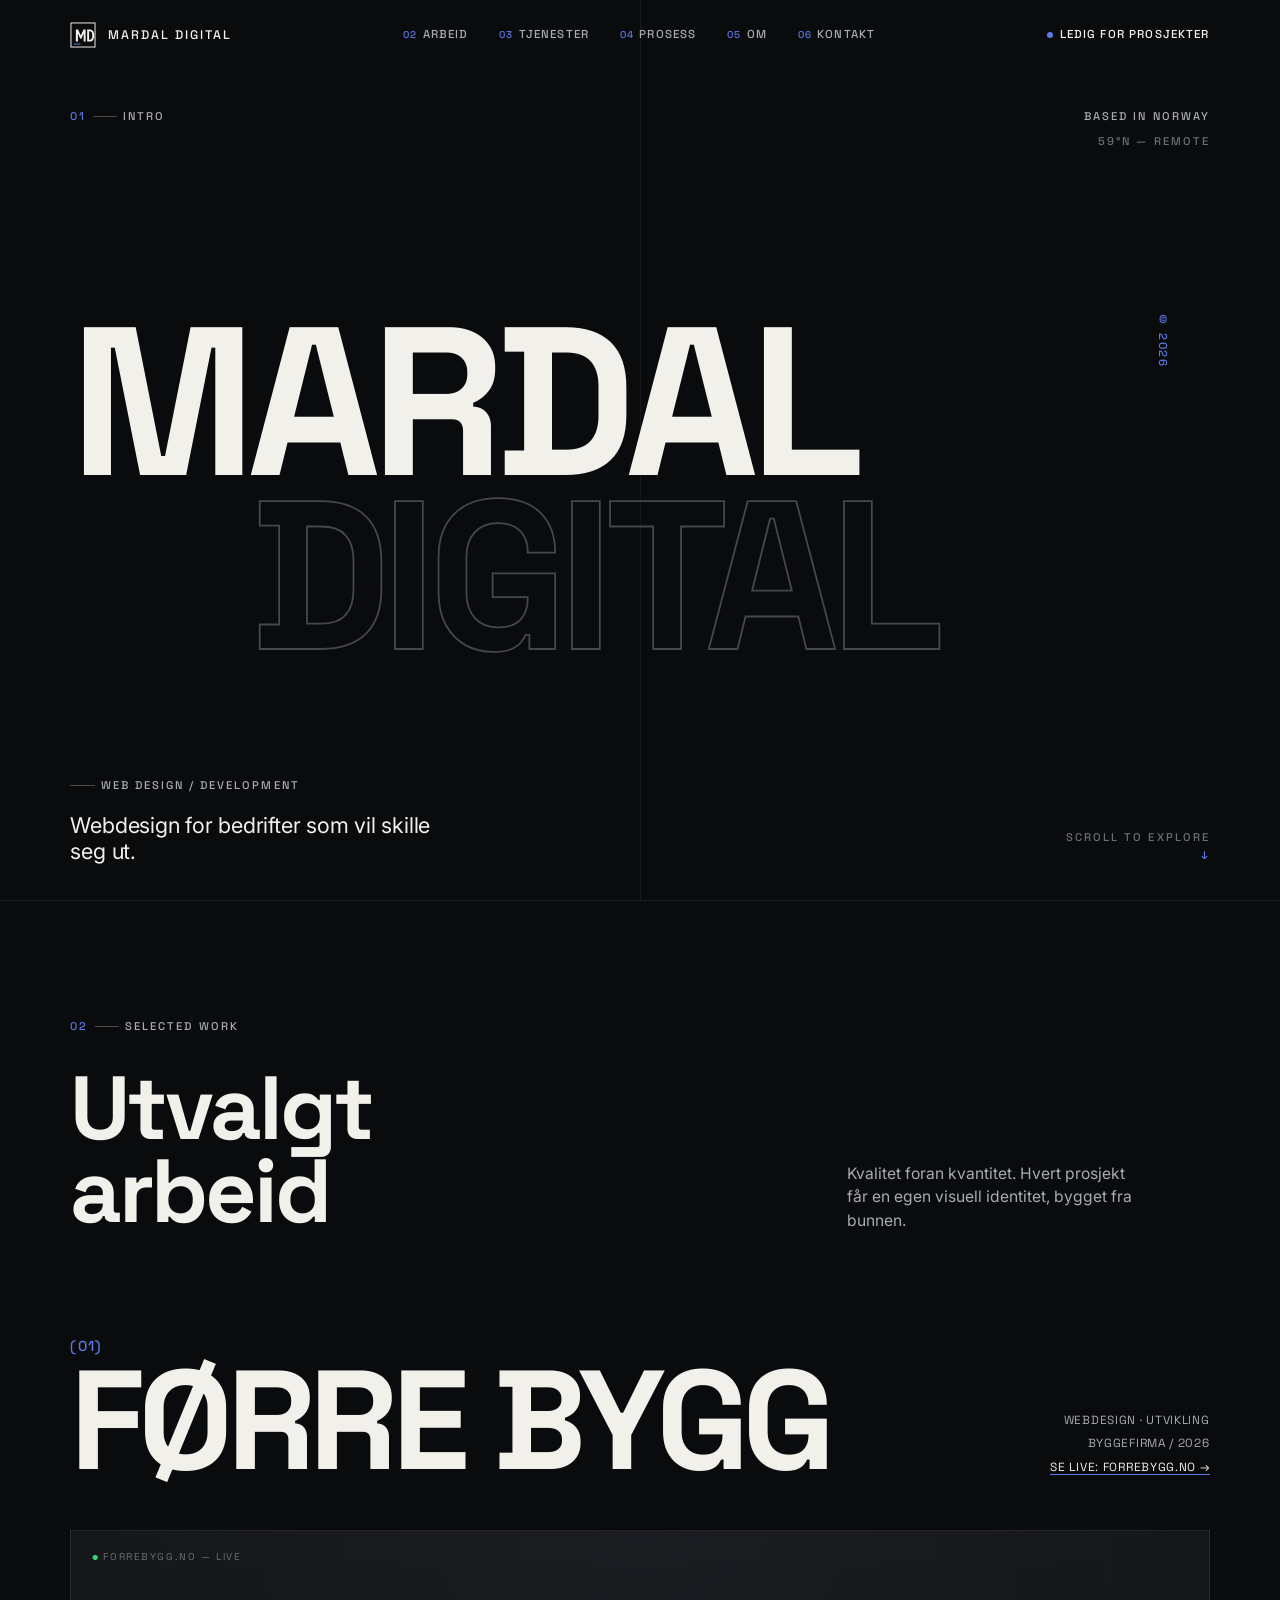
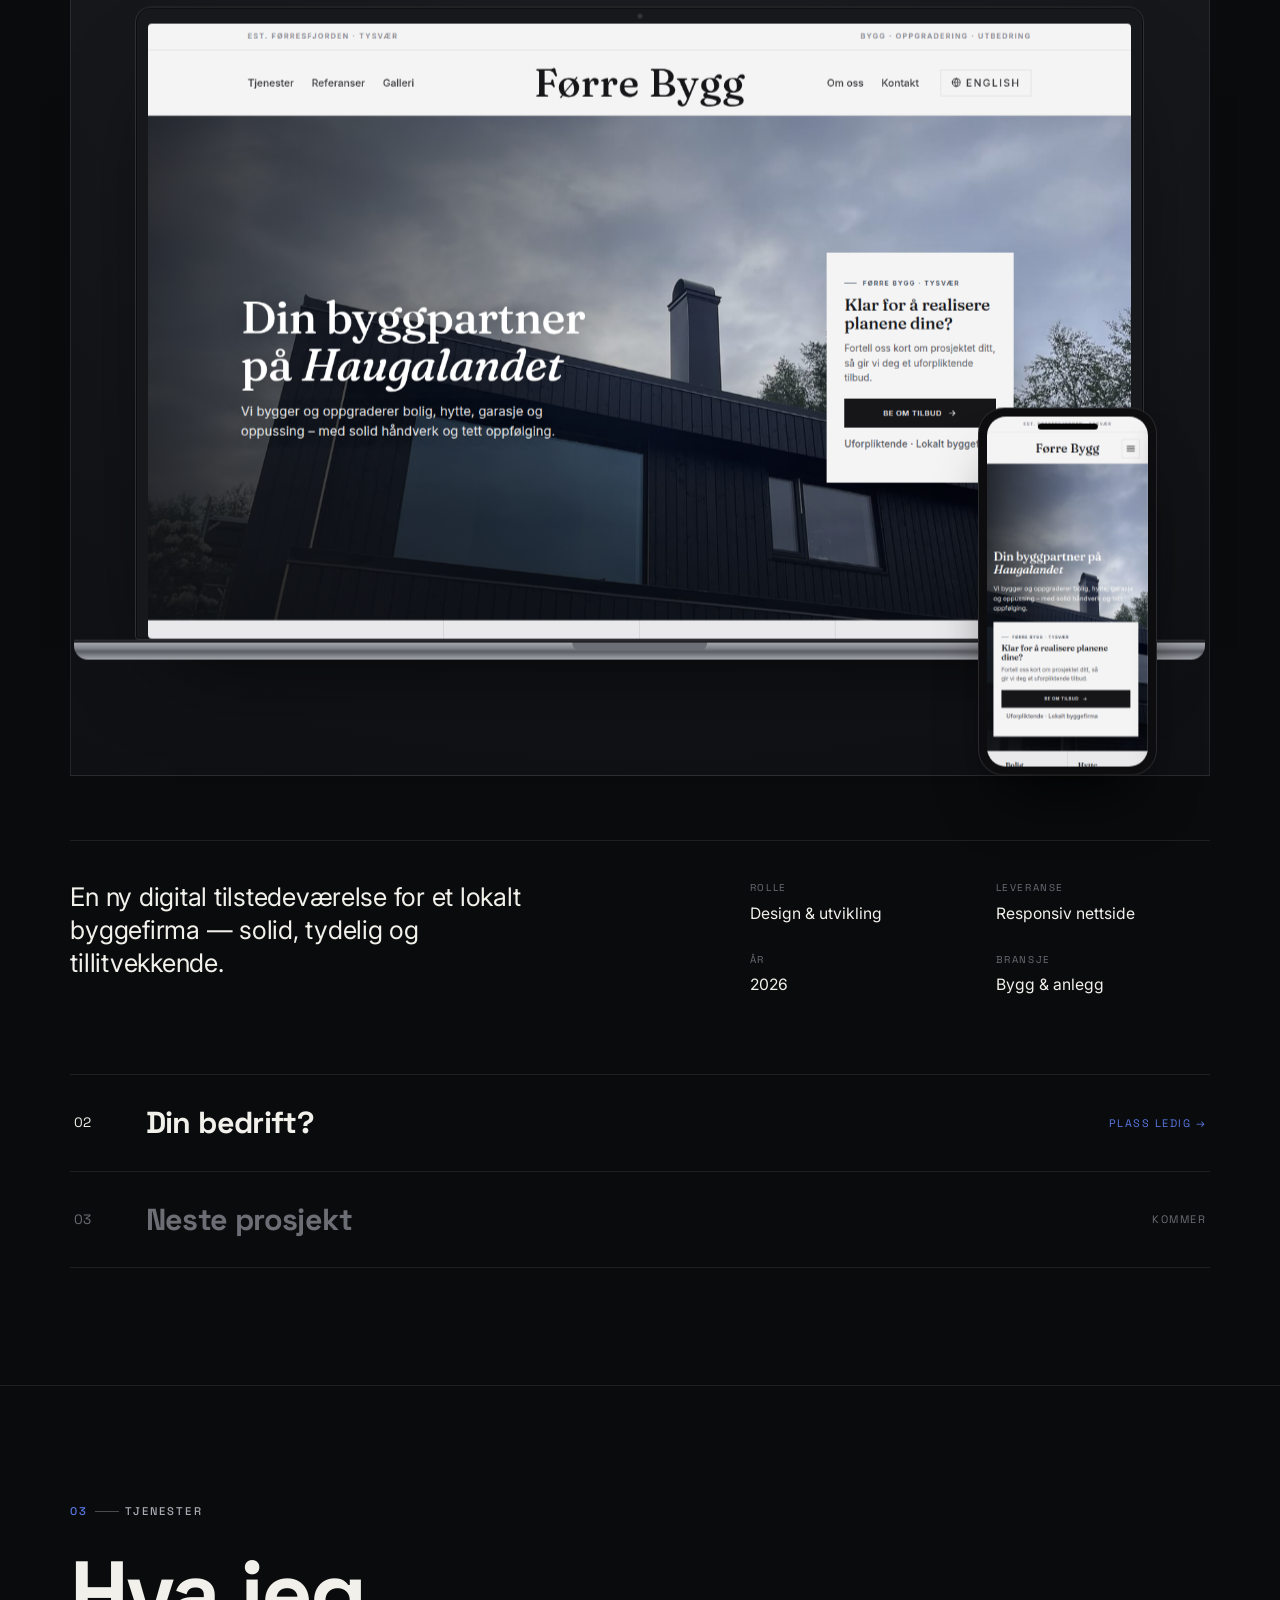
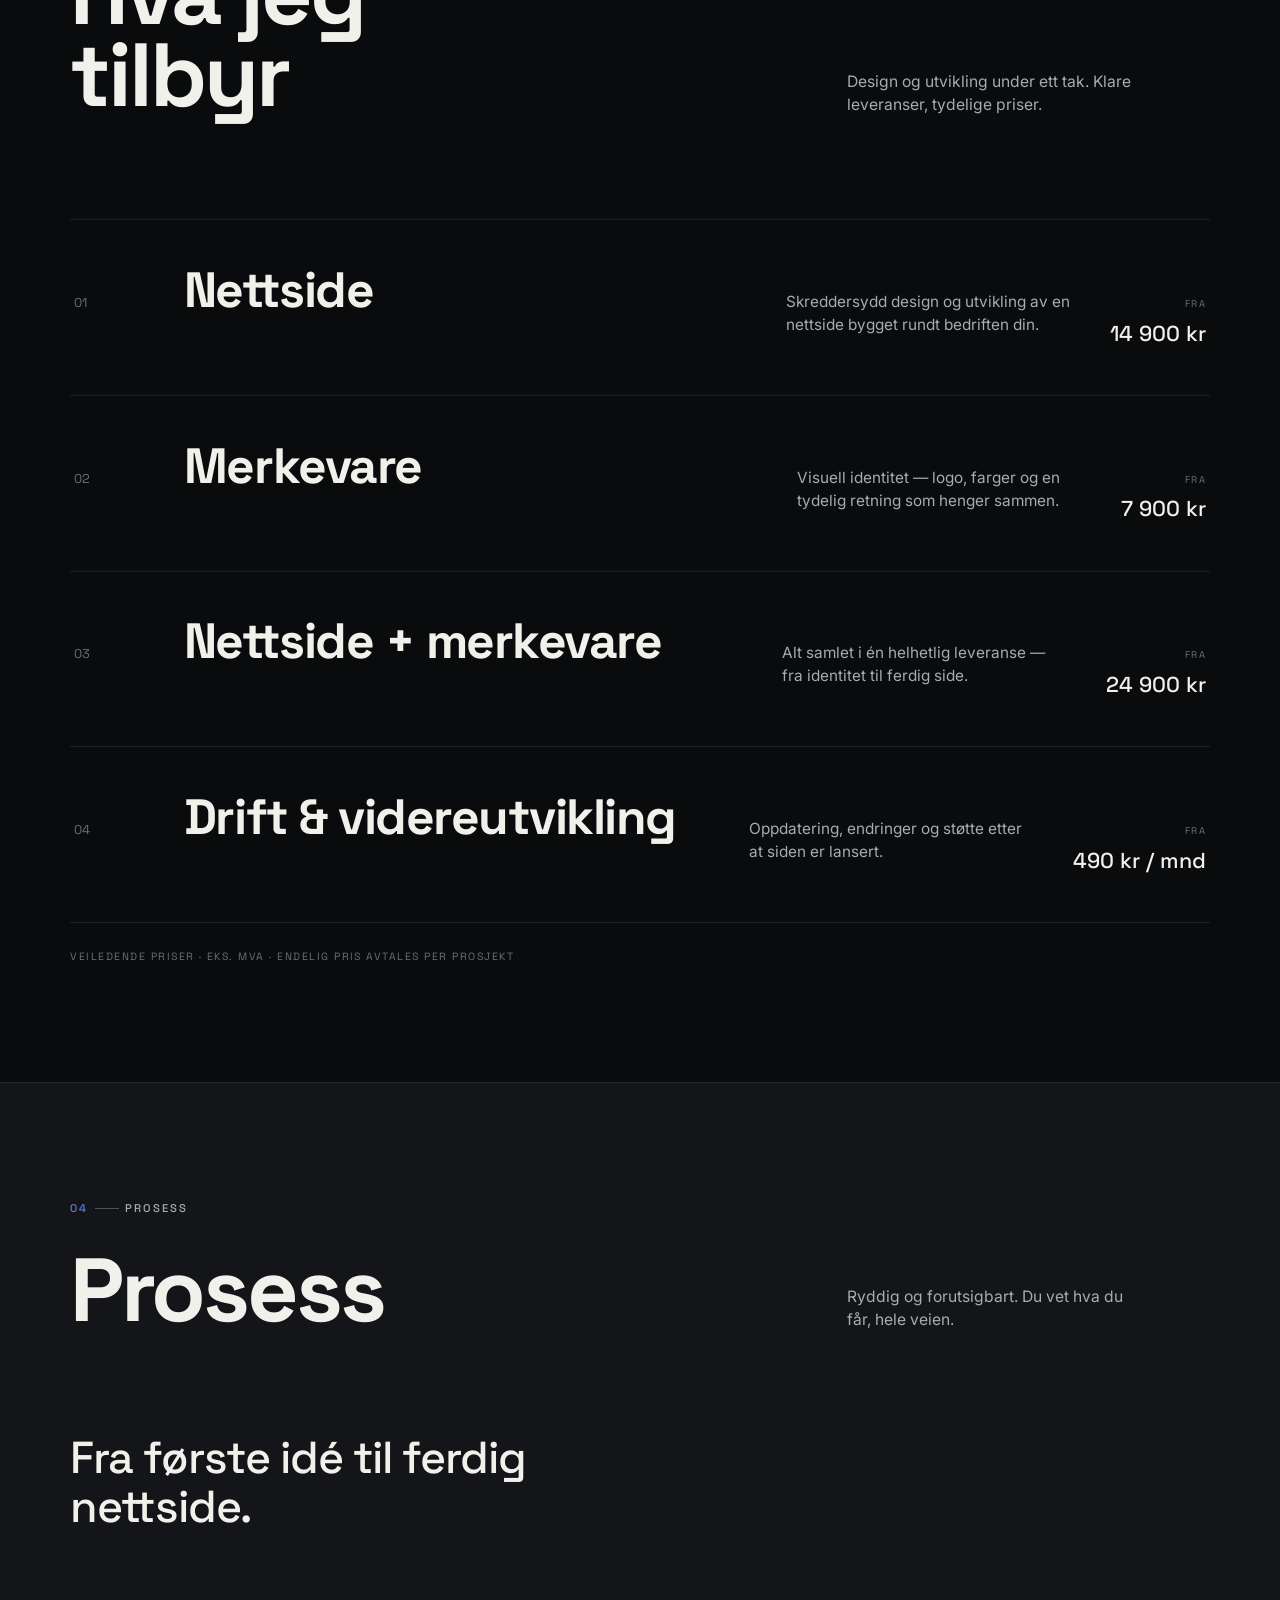
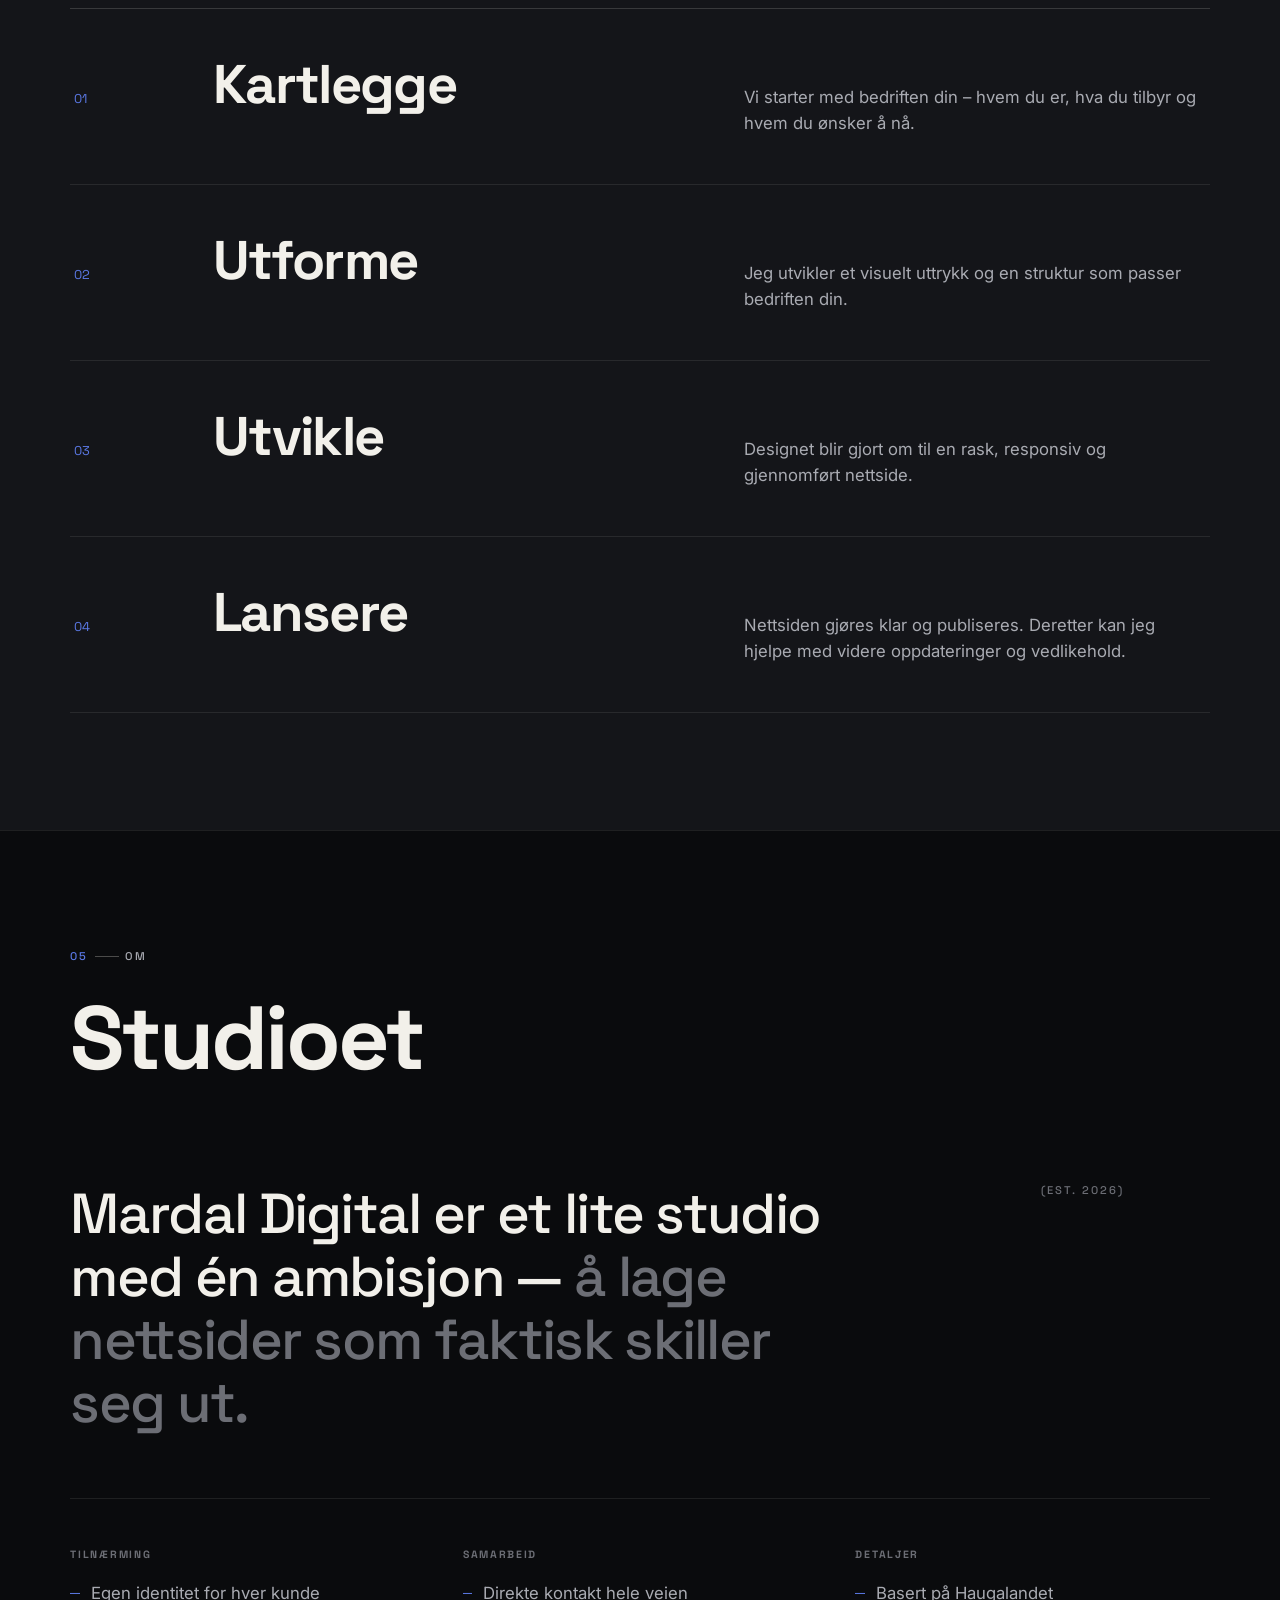
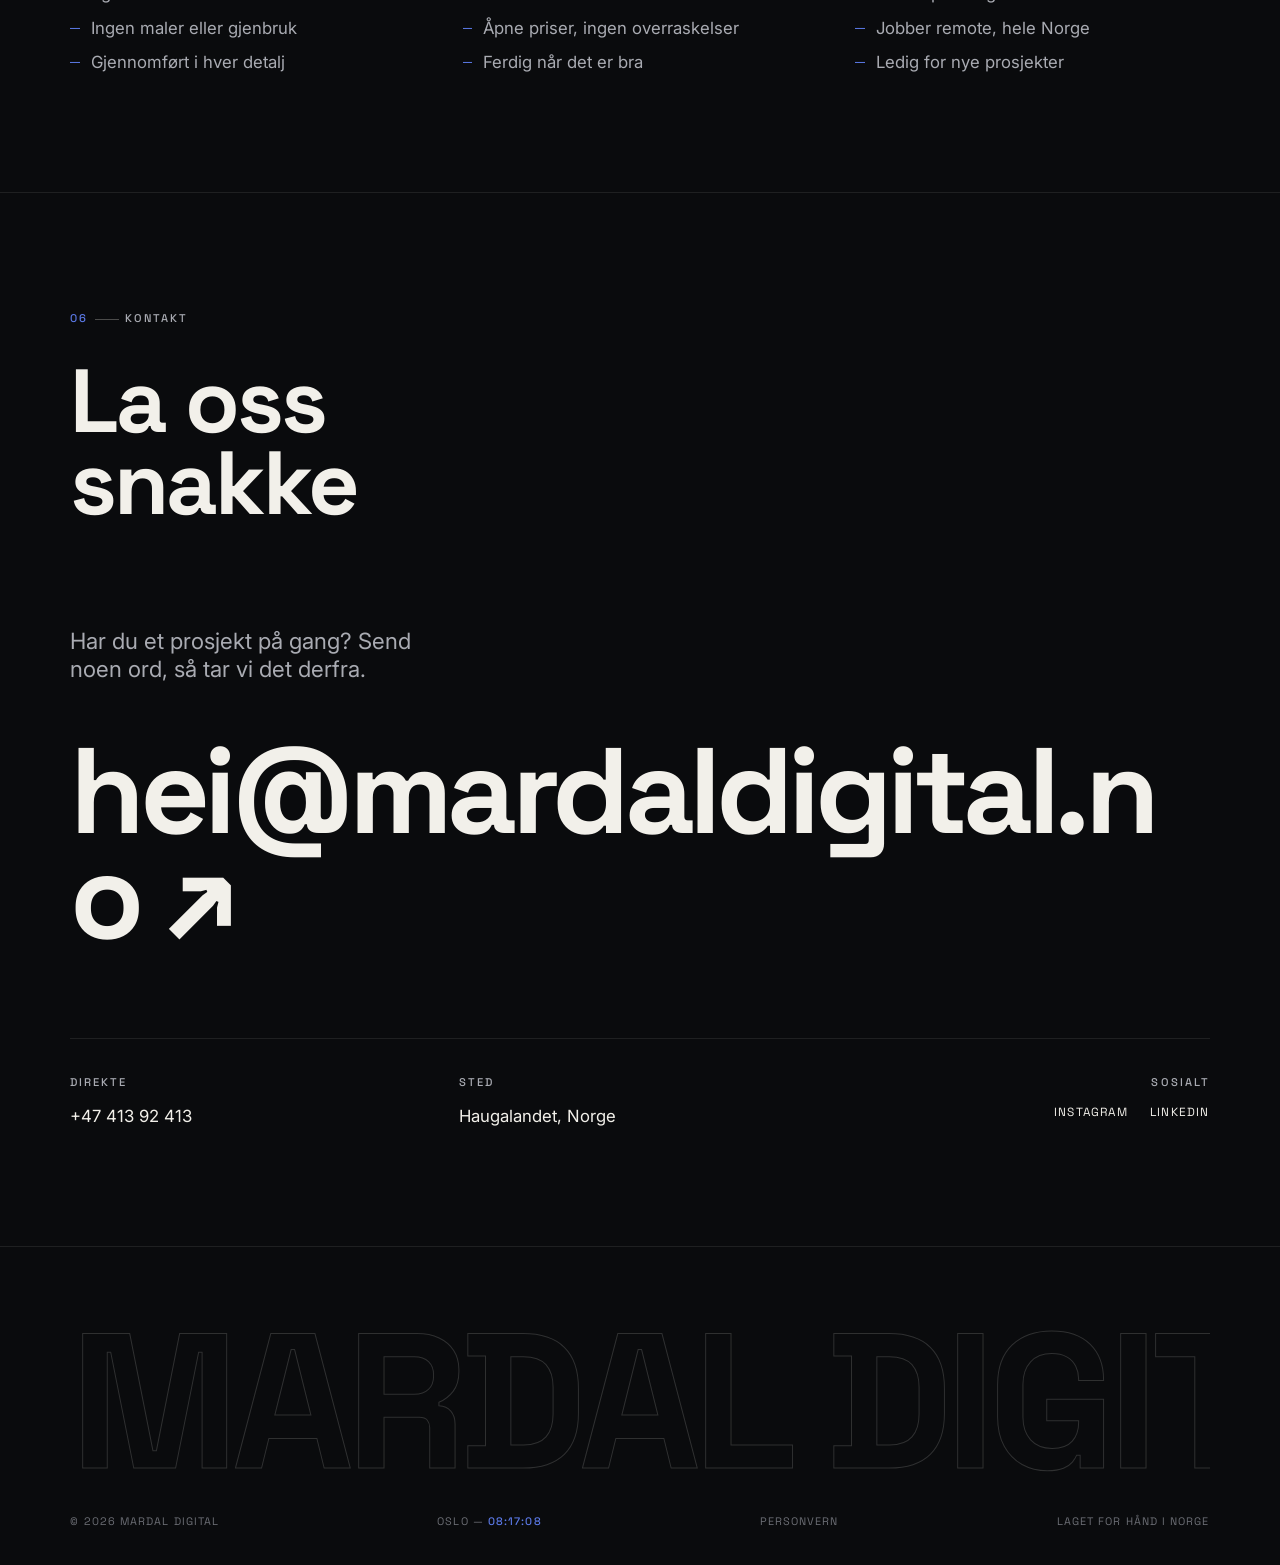
==== commit 4f640f77: "Case: vis ekte forrebygg.no i laptop- og mobilramme Bytter ut de stiliserte SVG-mockupene med ekte s" ====
--- a/index.html
+++ b/index.html
@@ -133,14 +133,29 @@
           <div class="case__meta" data-reveal style="--i:2">
             Webdesign · Utvikling<br>
             Byggefirma / 2026<br>
-            <a href="#contact">Live snart →</a>
-          </div>
-        </div>
-
-        <div class="case__visual" data-reveal data-cursor="media" data-cursor-label="Case">
-          <span class="tag">FØRRE BYGG — .NO</span>
-          <img class="case__desktop" data-parallax="0.05" src="assets/img/forre-bygg-desktop.svg" alt="Forhåndsvisning av Førre Bygg-nettsiden på desktop">
-          <img class="case__phone" data-parallax="-0.09" src="assets/img/forre-bygg-mobile.svg" alt="Førre Bygg-nettsiden på mobil">
+            <a href="https://forrebygg.no" target="_blank" rel="noopener">Se live: forrebygg.no →</a>
+          </div>
+        </div>
+
+        <div class="case__visual" data-reveal data-cursor="media" data-cursor-label="Live">
+          <span class="tag">FORREBYGG.NO — LIVE</span>
+
+          <div class="laptop" data-parallax="0.04">
+            <div class="laptop__lid">
+              <span class="laptop__cam" aria-hidden="true"></span>
+              <div class="laptop__screen">
+                <img src="assets/img/forre-bygg-desktop.png" alt="Nettsiden til Førre Bygg (forrebygg.no) vist på en laptop" loading="lazy">
+              </div>
+            </div>
+            <div class="laptop__deck"><span class="laptop__notch" aria-hidden="true"></span></div>
+          </div>
+
+          <div class="phone" data-parallax="-0.08">
+            <span class="phone__speaker" aria-hidden="true"></span>
+            <div class="phone__screen">
+              <img src="assets/img/forre-bygg-mobile.png" alt="Nettsiden til Førre Bygg vist på mobil" loading="lazy">
+            </div>
+          </div>
         </div>
 
         <div class="case__foot">
--- a/css/styles.css
+++ b/css/styles.css
@@ -345,28 +345,63 @@
 }
 .case__meta a { color: var(--fg); border-bottom: 1px solid var(--accent); }
 
-/* Stage med desktop + overlappende mobil */
+/* Stage med ekte forrebygg.no vist på laptop + overlappende mobil */
 .case__visual {
   position: relative;
-  background: var(--surface);
+  background: radial-gradient(120% 120% at 50% 0%, var(--surface-2) 0%, var(--surface) 55%, var(--bg-2) 100%);
   border: 1px solid var(--line);
-  padding: clamp(1.5rem, 5vw, 5.5rem) clamp(1.5rem, 5vw, 5.5rem) clamp(4rem, 9vw, 8rem);
+  padding: clamp(2rem, 6vw, 6rem) clamp(1.25rem, 5vw, 6rem) clamp(4rem, 9vw, 8.5rem);
 }
 .case__visual .tag {
   position: absolute; top: 1.1rem; left: 1.3rem;
   font-family: var(--display); font-size: 0.62rem; letter-spacing: 0.16em; text-transform: uppercase; color: var(--fg-3);
 }
-.case__desktop {
-  width: 100%; max-width: 1180px; margin: 0 auto;
-  box-shadow: 0 40px 90px -40px rgba(0,0,0,0.8);
+.case__visual .tag::before { content: "● "; color: #37d67a; font-size: 0.7em; }
+
+/* ---- Laptop ---- */
+.laptop { width: 100%; max-width: 1040px; margin: 0 auto; will-change: transform; }
+.laptop__lid {
+  background: #17181B;
+  border: 1px solid rgba(255,255,255,0.10);
+  border-radius: 16px 16px 4px 4px;
+  padding: 12px 12px 0;
+  position: relative;
+  box-shadow: 0 50px 90px -40px rgba(0,0,0,0.85), inset 0 0 0 1px rgba(0,0,0,0.5);
+}
+.laptop__cam { position: absolute; top: 6px; left: 50%; transform: translateX(-50%); width: 5px; height: 5px; border-radius: 50%; background: #34353a; }
+.laptop__screen { overflow: hidden; border-radius: 4px; background: #000; margin-top: 4px; }
+.laptop__screen img { display: block; width: 100%; }
+.laptop__deck {
+  position: relative;
+  width: 112%; margin-left: -6%;
+  height: clamp(14px, 1.6vw, 20px);
+  background: linear-gradient(180deg, #babcc2 0%, #85878e 42%, #5c5e65 60%, #a7a9b0 100%);
+  border-radius: 0 0 14px 14px;
+}
+.laptop__deck::before { /* hengsel-skygge */
+  content: ""; position: absolute; inset: 0 0 auto 0; height: 3px;
+  background: linear-gradient(180deg, #303237, #17181b);
+}
+.laptop__notch {
+  position: absolute; top: 3px; left: 50%; transform: translateX(-50%);
+  width: 12%; height: clamp(5px, 0.7vw, 8px);
+  background: #6d6f76; border-radius: 0 0 8px 8px;
+}
+
+/* ---- Phone ---- */
+.phone {
+  position: absolute; right: clamp(0.6rem, 4vw, 4rem); bottom: clamp(-1.5rem, 0vw, 0.5rem);
+  width: clamp(112px, 14vw, 190px);
+  background: #0d0d0f;
+  border: 1px solid rgba(255,255,255,0.12);
+  border-radius: 26px;
+  padding: 8px;
+  box-shadow: 0 40px 60px -25px rgba(0,0,0,0.8);
   will-change: transform;
 }
-.case__phone {
-  position: absolute; right: clamp(1.2rem, 5vw, 5rem); bottom: clamp(-1rem, 1vw, 1rem);
-  width: clamp(120px, 15vw, 210px);
-  filter: drop-shadow(0 30px 50px rgba(0,0,0,0.6));
-  will-change: transform;
-}
+.phone__speaker { position: absolute; top: 15px; left: 50%; transform: translateX(-50%); width: 34%; height: 6px; background: #050506; border-radius: 6px; z-index: 2; }
+.phone__screen { overflow: hidden; border-radius: 19px; background: #000; }
+.phone__screen img { display: block; width: 100%; }
 
 /* Kort tekst + fakta */
 .case__foot {
@@ -546,7 +581,7 @@
   .hero__meta { grid-column: 1 / 13; grid-row: 4; justify-self: start; text-align: left; margin-top: 1.5rem; }
   .case__title { grid-column: 1 / 13; }
   .case__meta { grid-column: 1 / 13; text-align: left; margin-top: 1rem; }
-  .case__phone { position: static; width: 46%; margin: 1.5rem 0 0 auto; }
+  .phone { position: static; width: 44%; margin: 1.5rem 0 0 auto; }
   .step { grid-template-columns: 3rem 1fr; }
   .step__desc { grid-column: 1 / 3; padding-top: 1rem; }
   .about__meta { grid-template-columns: 1fr; }
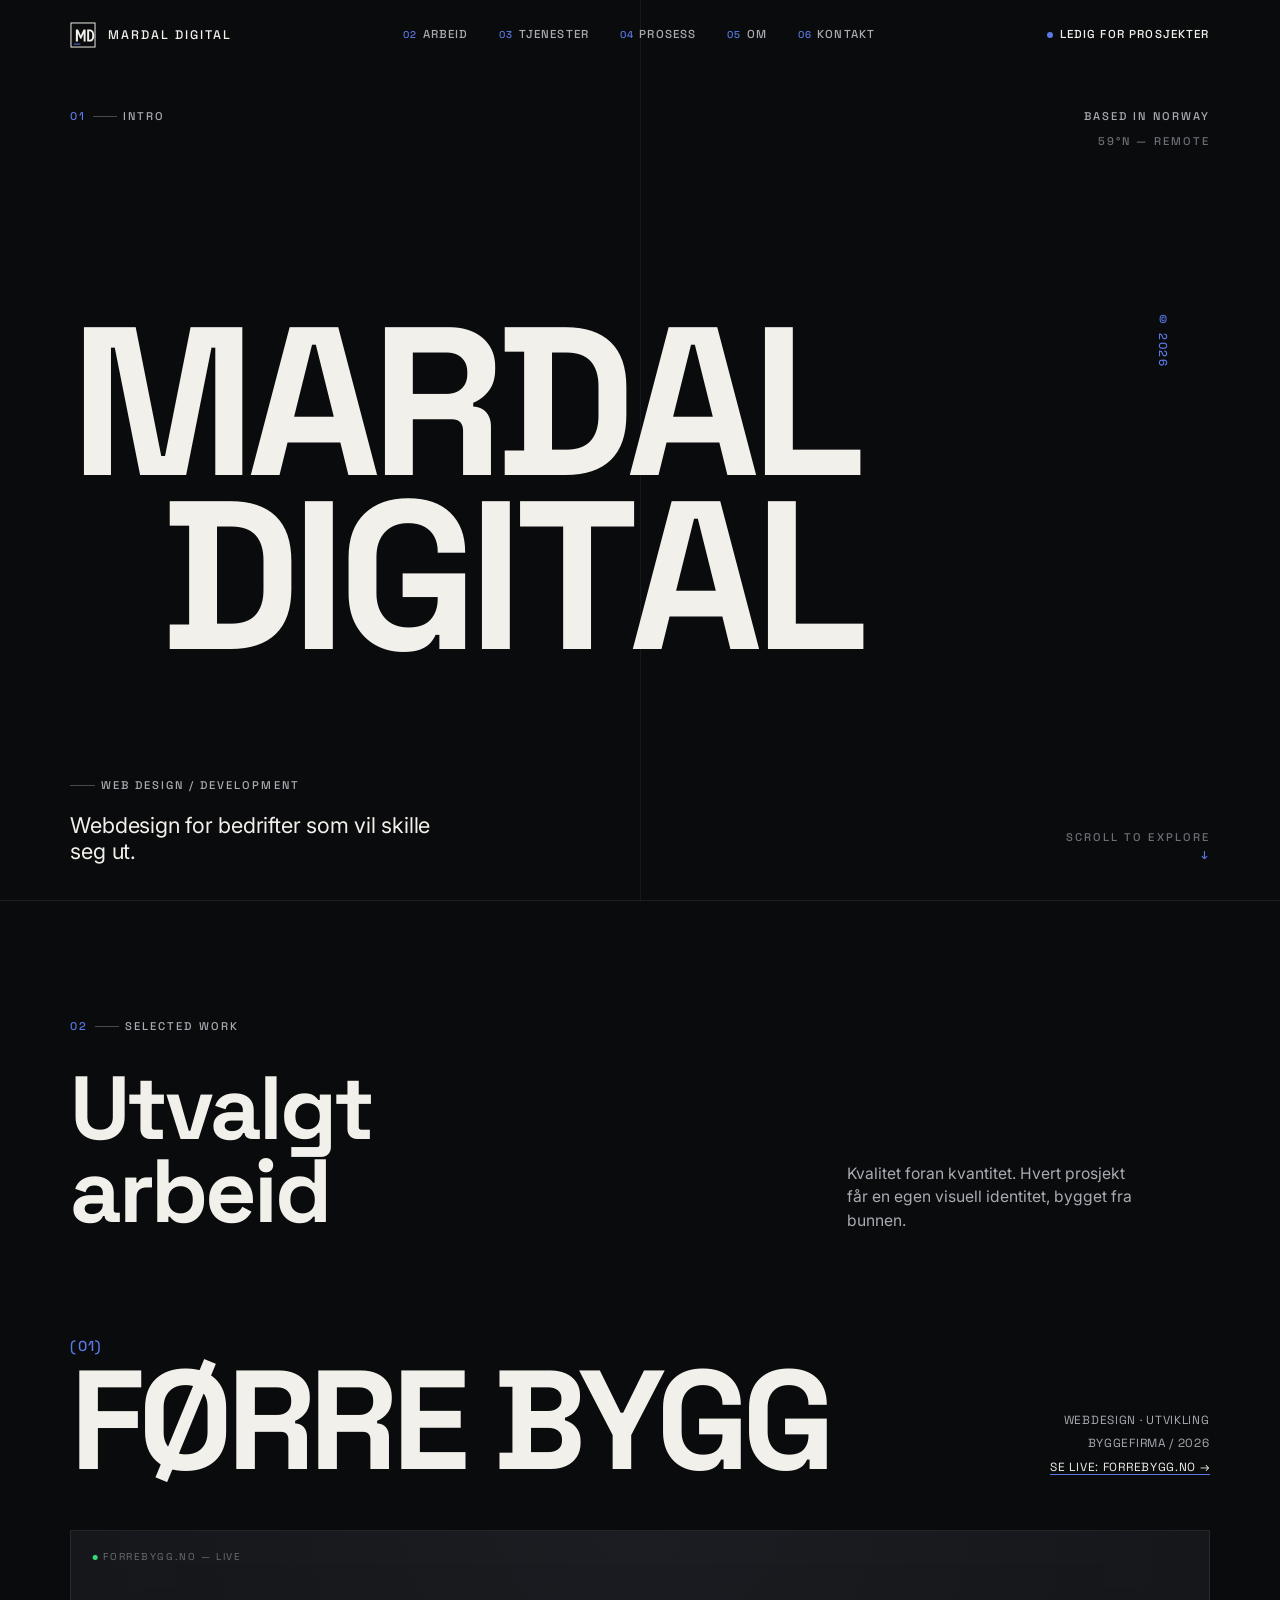
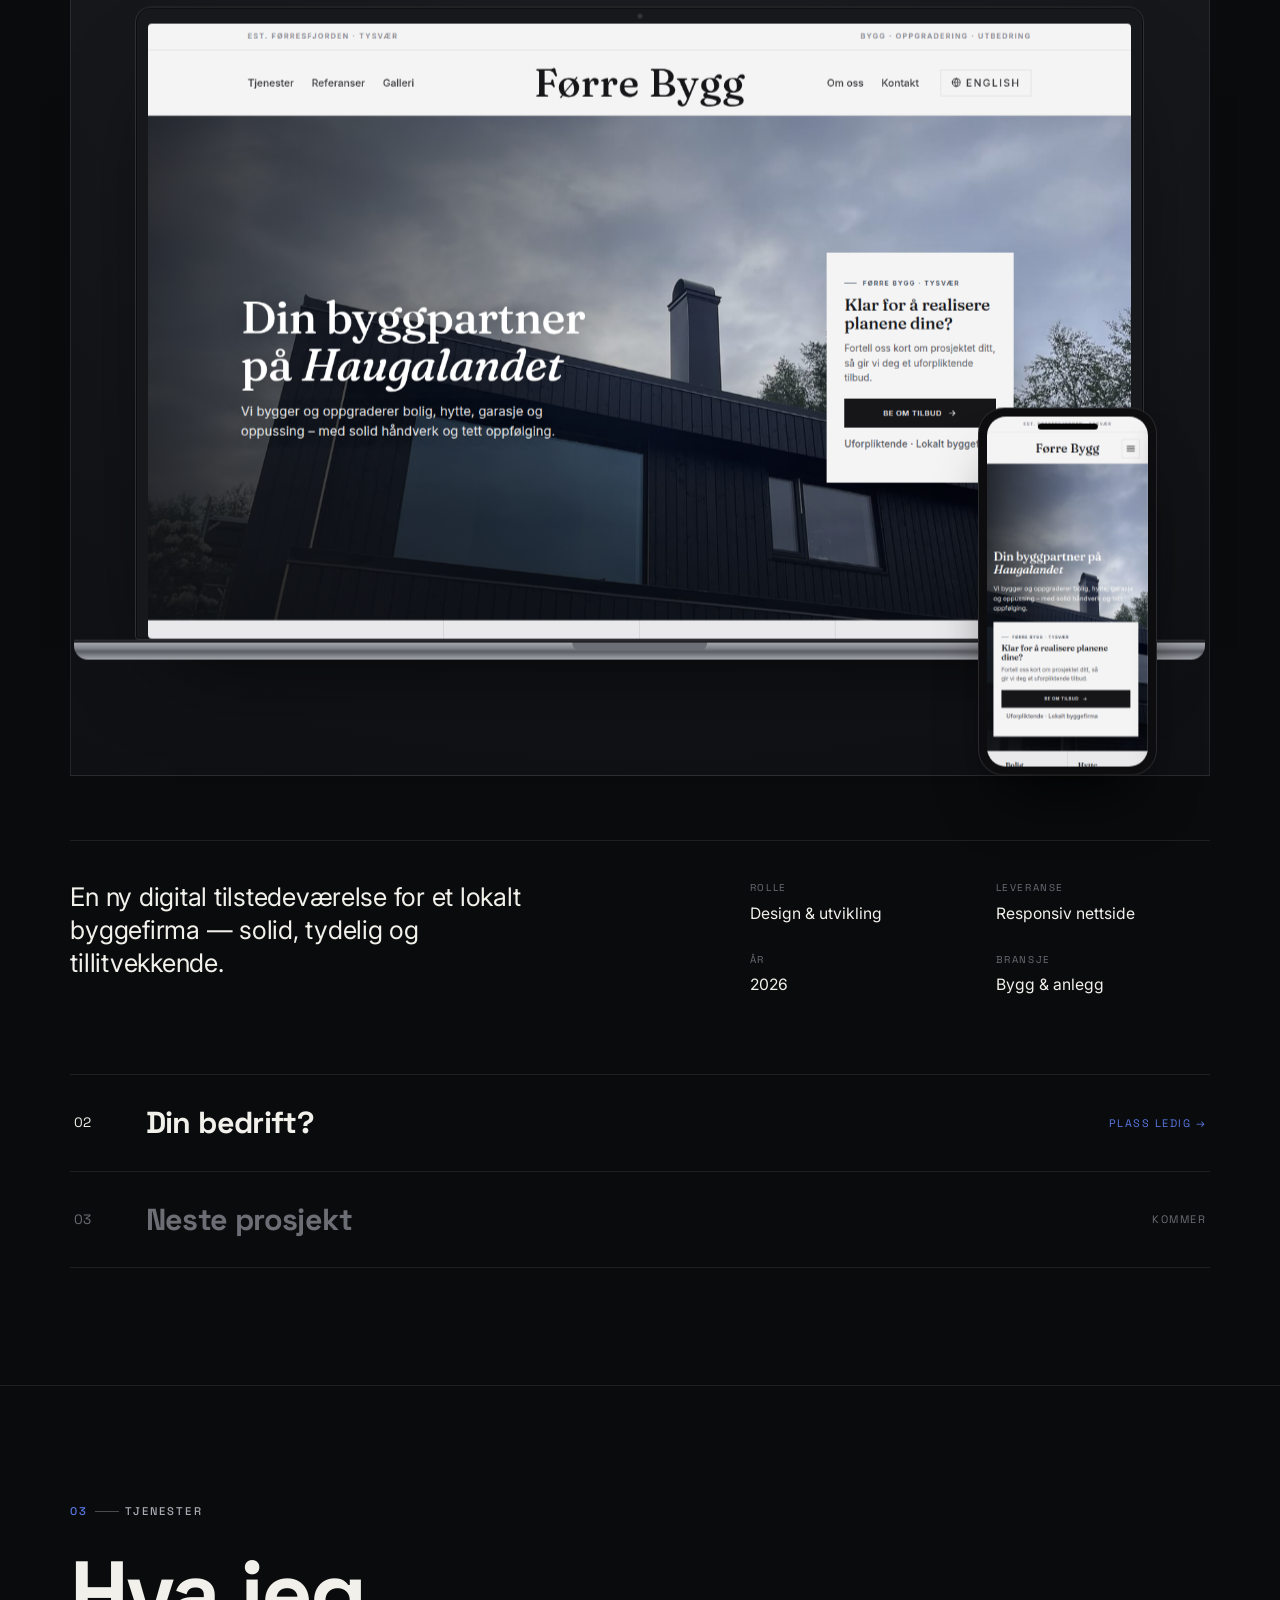
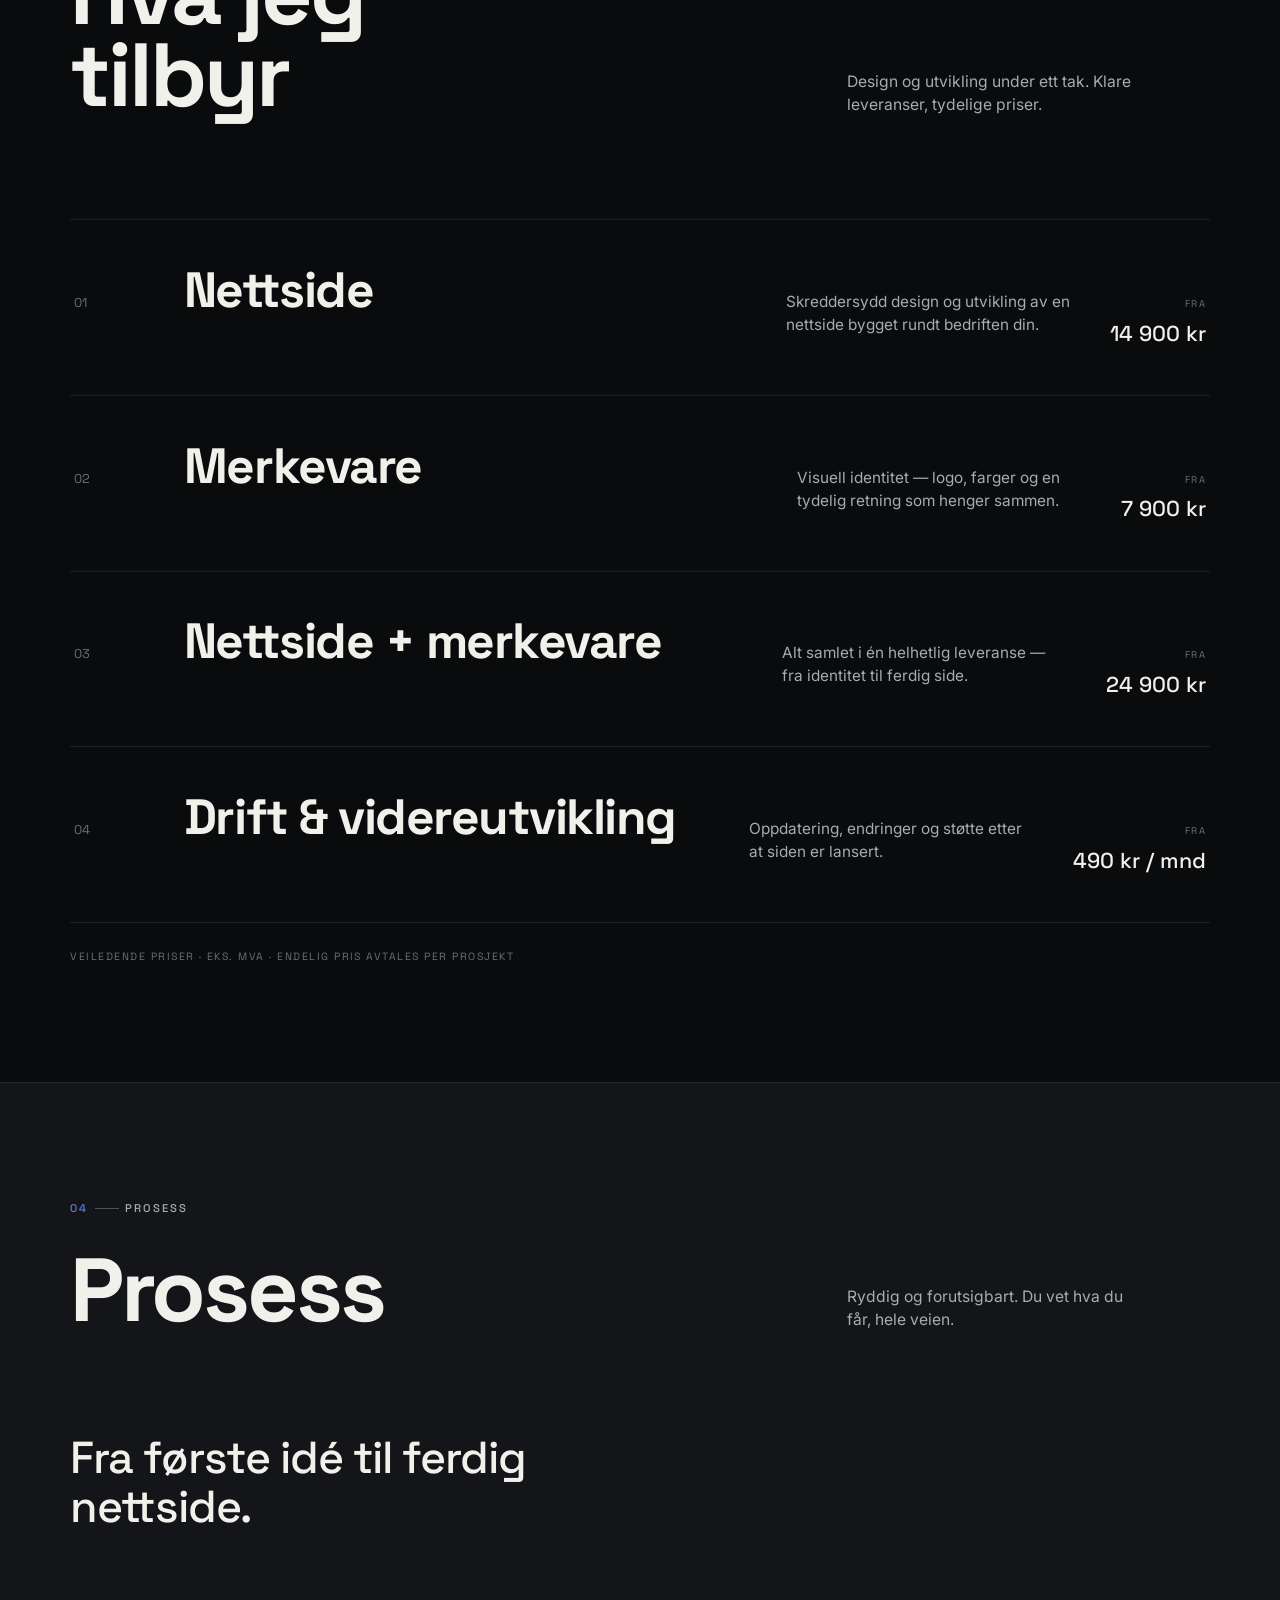
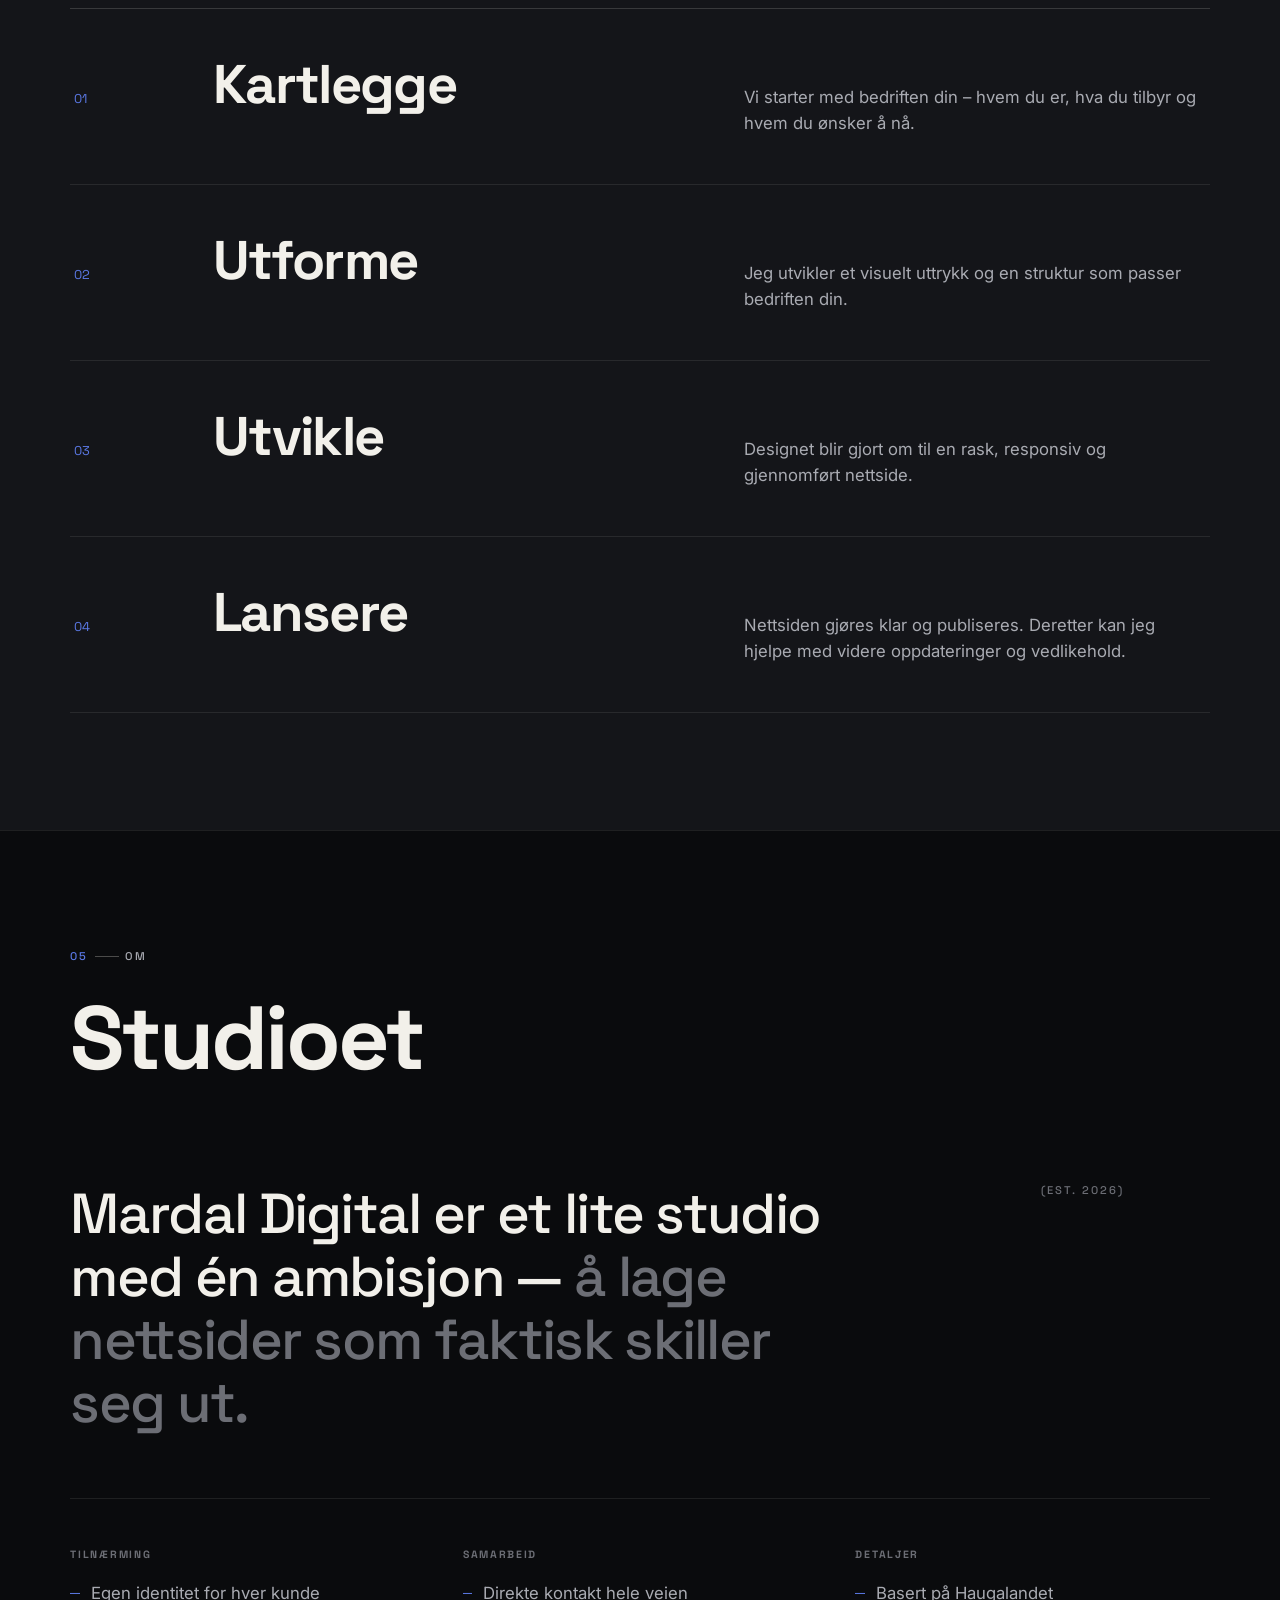
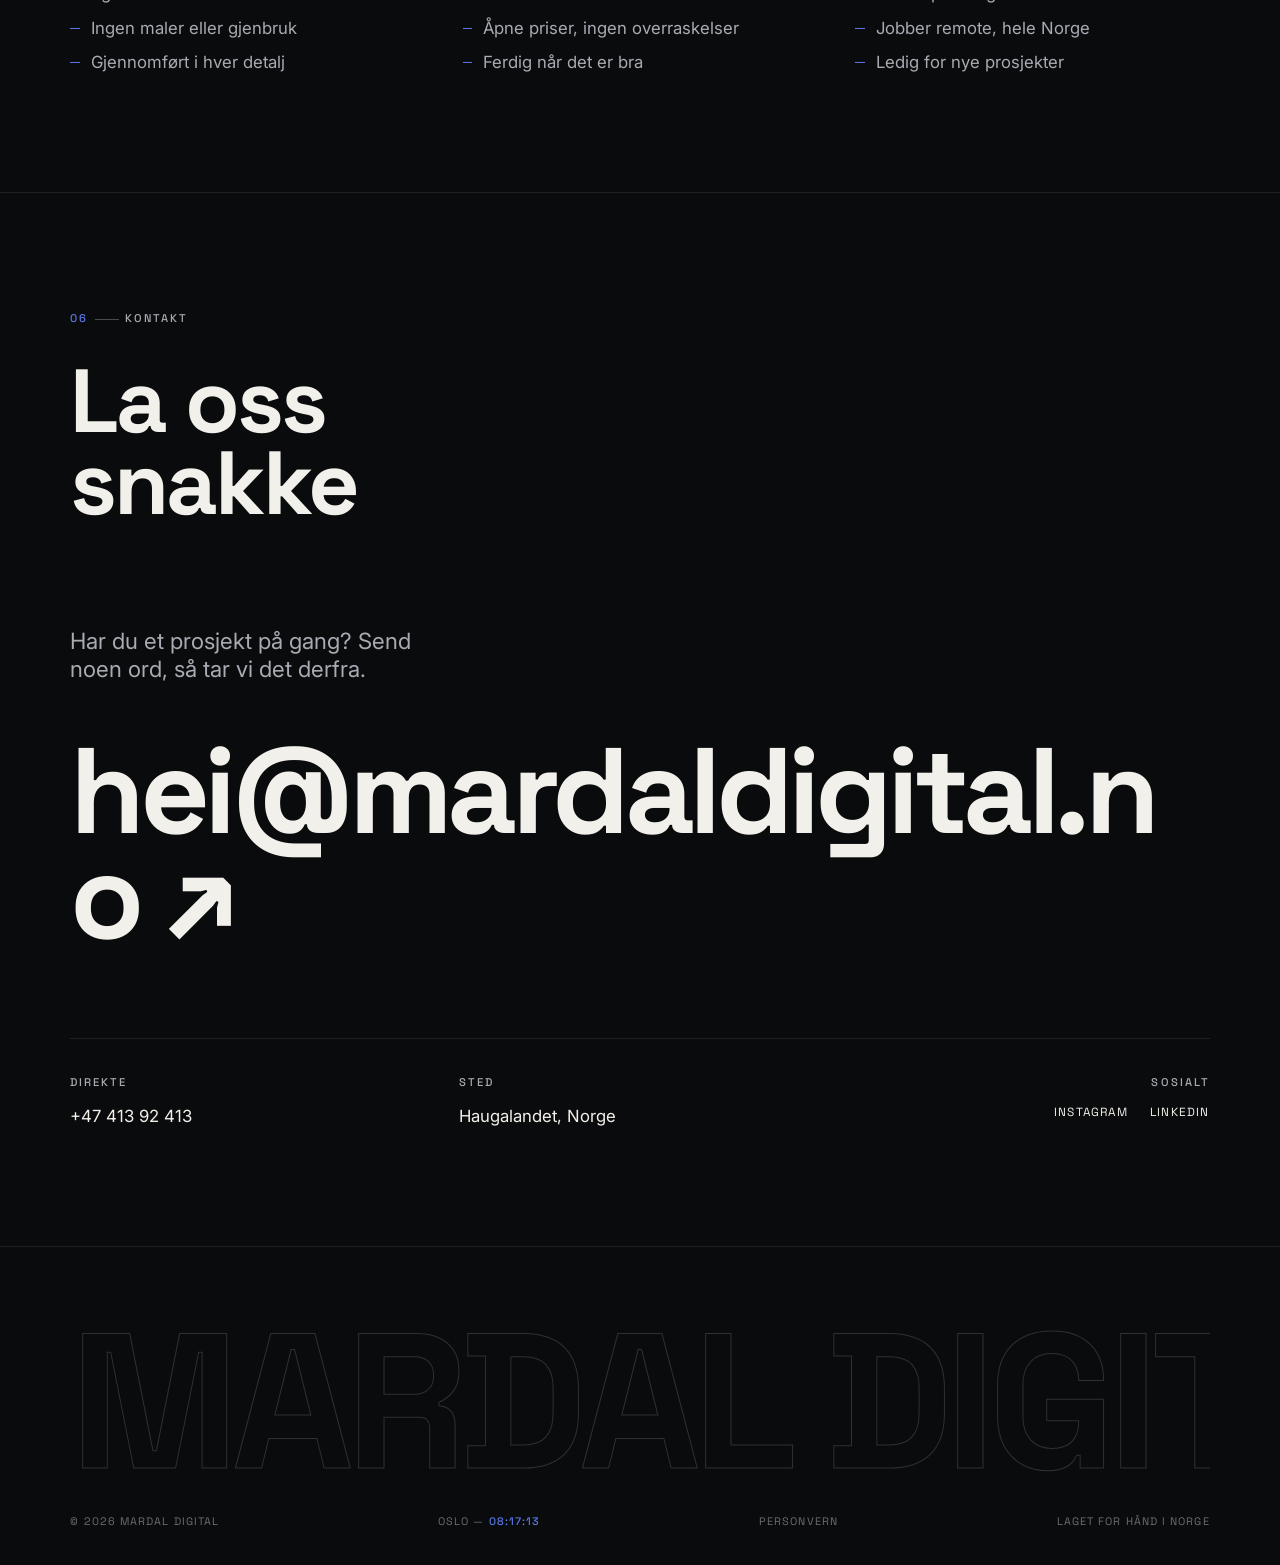
==== commit 1896d5c9: "Hero: sekvensiell bokstav-for-bokstav intro-reveal Erstatter clip-path-sveipet med en elegant "skriv" ====
--- a/index.html
+++ b/index.html
@@ -102,8 +102,8 @@
       <div class="hero__title">
         <span class="idx" aria-hidden="true">© 2026</span>
         <h1 aria-label="Mardal Digital">
-          <span class="l l1"><span>Mardal</span></span>
-          <span class="l l2"><span>Digital</span></span>
+          <span class="l l1"><span class="w" aria-hidden="true"><span class="ch" style="--i:0">M</span><span class="ch" style="--i:1">A</span><span class="ch" style="--i:2">R</span><span class="ch" style="--i:3">D</span><span class="ch" style="--i:4">A</span><span class="ch" style="--i:5">L</span></span></span>
+          <span class="l l2"><span class="w" aria-hidden="true"><span class="ch" style="--i:6">D</span><span class="ch" style="--i:7">I</span><span class="ch" style="--i:8">G</span><span class="ch" style="--i:9">I</span><span class="ch" style="--i:10">T</span><span class="ch" style="--i:11">A</span><span class="ch" style="--i:12">L</span></span></span>
         </h1>
       </div>
 
--- a/css/styles.css
+++ b/css/styles.css
@@ -289,16 +289,48 @@
   font-size: clamp(3.1rem, 16.5vw, 17rem);
   line-height: 0.82; letter-spacing: -0.045em; text-transform: uppercase;
 }
-.hero__title .l { display: block; overflow: hidden; }
-.hero__title .l > span { display: inline-block; transform: translateY(105%); transition: transform 1s var(--ease-2); }
-.hero.ready .hero__title .l > span { transform: translateY(0); }
+.hero__title .l { display: block; }
+.hero__title .w { display: inline-block; white-space: nowrap; text-indent: 0; } /* samlet ord; nullstiller arvet text-indent */
+.hero__title .ch { display: inline-block; text-indent: 0; will-change: opacity, transform; }
+
 /* MARDAL er bredest (M + A + R + D) → flush; DIGITAL rykkes inn for asymmetri */
 .hero__title .l2 { text-indent: clamp(0px, 7vw, 7rem); }
-.hero__title .l2 > span {
-  color: transparent;
-  -webkit-text-stroke: clamp(1px, 0.14vw, 2px) var(--fg-4);
-  text-stroke: clamp(1px, 0.14vw, 2px) var(--fg-4);
-  transition-delay: 0.12s;
+
+/* ---- Intro-reveal ----------------------------------------------------------
+   Når siden åpnes skrives "MARDAL DIGITAL" inn bokstav for bokstav: hver bokstav
+   kommer frem med subtil opacity + en liten oppadgående bevegelse + kort glød,
+   sekvensielt fra venstre. Når navnet står ferdig, kommer resten av hero-seksjonen
+   rolig frem. Teksten er vanlig HTML (aria-label på h1 gir korrekt navn for
+   skjermlesere/SEO), og layout, spacing og farger er uendret. ---------------- */
+@media (prefers-reduced-motion: no-preference) {
+  /* Startpunkt før .ready: navnet og resten av hero er usynlig */
+  .hero:not(.ready) .hero__title .ch { opacity: 0; }
+  .hero:not(.ready) .hero__tl,
+  .hero:not(.ready) .hero__tr,
+  .hero:not(.ready) .hero__title .idx,
+  .hero:not(.ready) .hero__lead,
+  .hero:not(.ready) .hero__meta { opacity: 0; }
+
+  /* Bokstavene skrives inn, én etter én */
+  .hero.ready .hero__title .ch {
+    animation: chIn 0.5s cubic-bezier(0.22, 0.7, 0.24, 1) both;
+    animation-delay: calc(var(--i) * 0.04s);
+  }
+  /* Resten av hero kommer rolig frem etter at navnet står ferdig (~1s) */
+  .hero.ready .hero__tl         { animation: heroFade 0.7s var(--ease) 1.02s both; }
+  .hero.ready .hero__tr         { animation: heroFade 0.7s var(--ease) 1.08s both; }
+  .hero.ready .hero__title .idx { animation: heroFade 0.7s var(--ease) 1.10s both; }
+  .hero.ready .hero__lead       { animation: heroFade 0.7s var(--ease) 1.14s both; }
+  .hero.ready .hero__meta       { animation: heroFade 0.7s var(--ease) 1.22s both; }
+}
+@keyframes chIn {
+  0%   { opacity: 0; transform: translateY(0.22em); text-shadow: 0 0 16px rgba(242, 240, 234, 0.45); }
+  55%  { opacity: 1; }
+  100% { opacity: 1; transform: translateY(0);      text-shadow: 0 0 0 rgba(242, 240, 234, 0); }
+}
+@keyframes heroFade {
+  from { opacity: 0; transform: translateY(9px); }
+  to   { opacity: 1; transform: none; }
 }
 /* liten aksentindeks som overlapper tittelen */
 .hero__title .idx {
@@ -597,7 +629,8 @@
 
 @media (prefers-reduced-motion: reduce) {
   *, *::before, *::after { animation-duration: .001ms !important; animation-iteration-count: 1 !important; transition-duration: .001ms !important; scroll-behavior: auto !important; }
-  .hero__title .l > span { transform: none !important; }
+  .hero__title .ch { opacity: 1 !important; transform: none !important; text-shadow: none !important; animation: none !important; }
+  .hero__tl, .hero__tr, .hero__lead, .hero__meta, .hero__title .idx { opacity: 1 !important; transform: none !important; animation: none !important; }
   [data-reveal] { opacity: 1 !important; transform: none !important; }
   .loader { display: none !important; }
   .cursor { display: none !important; }
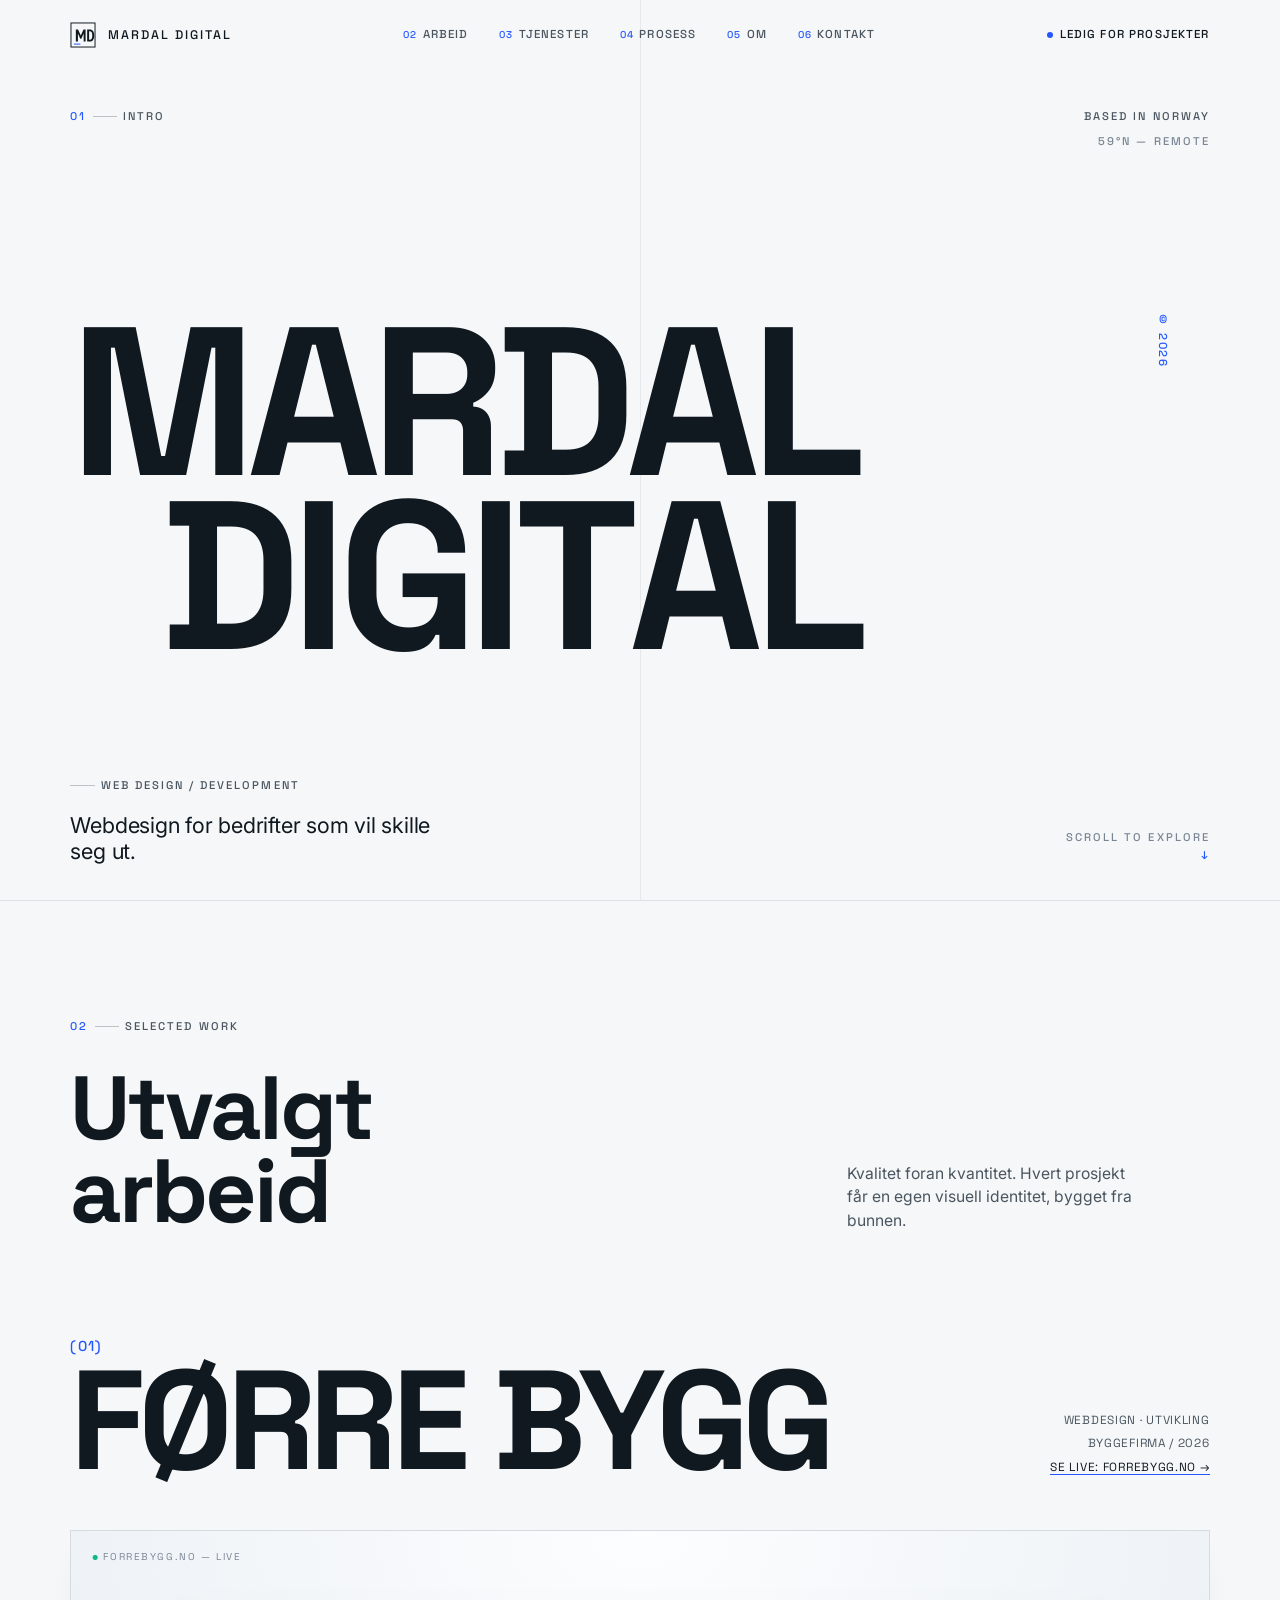
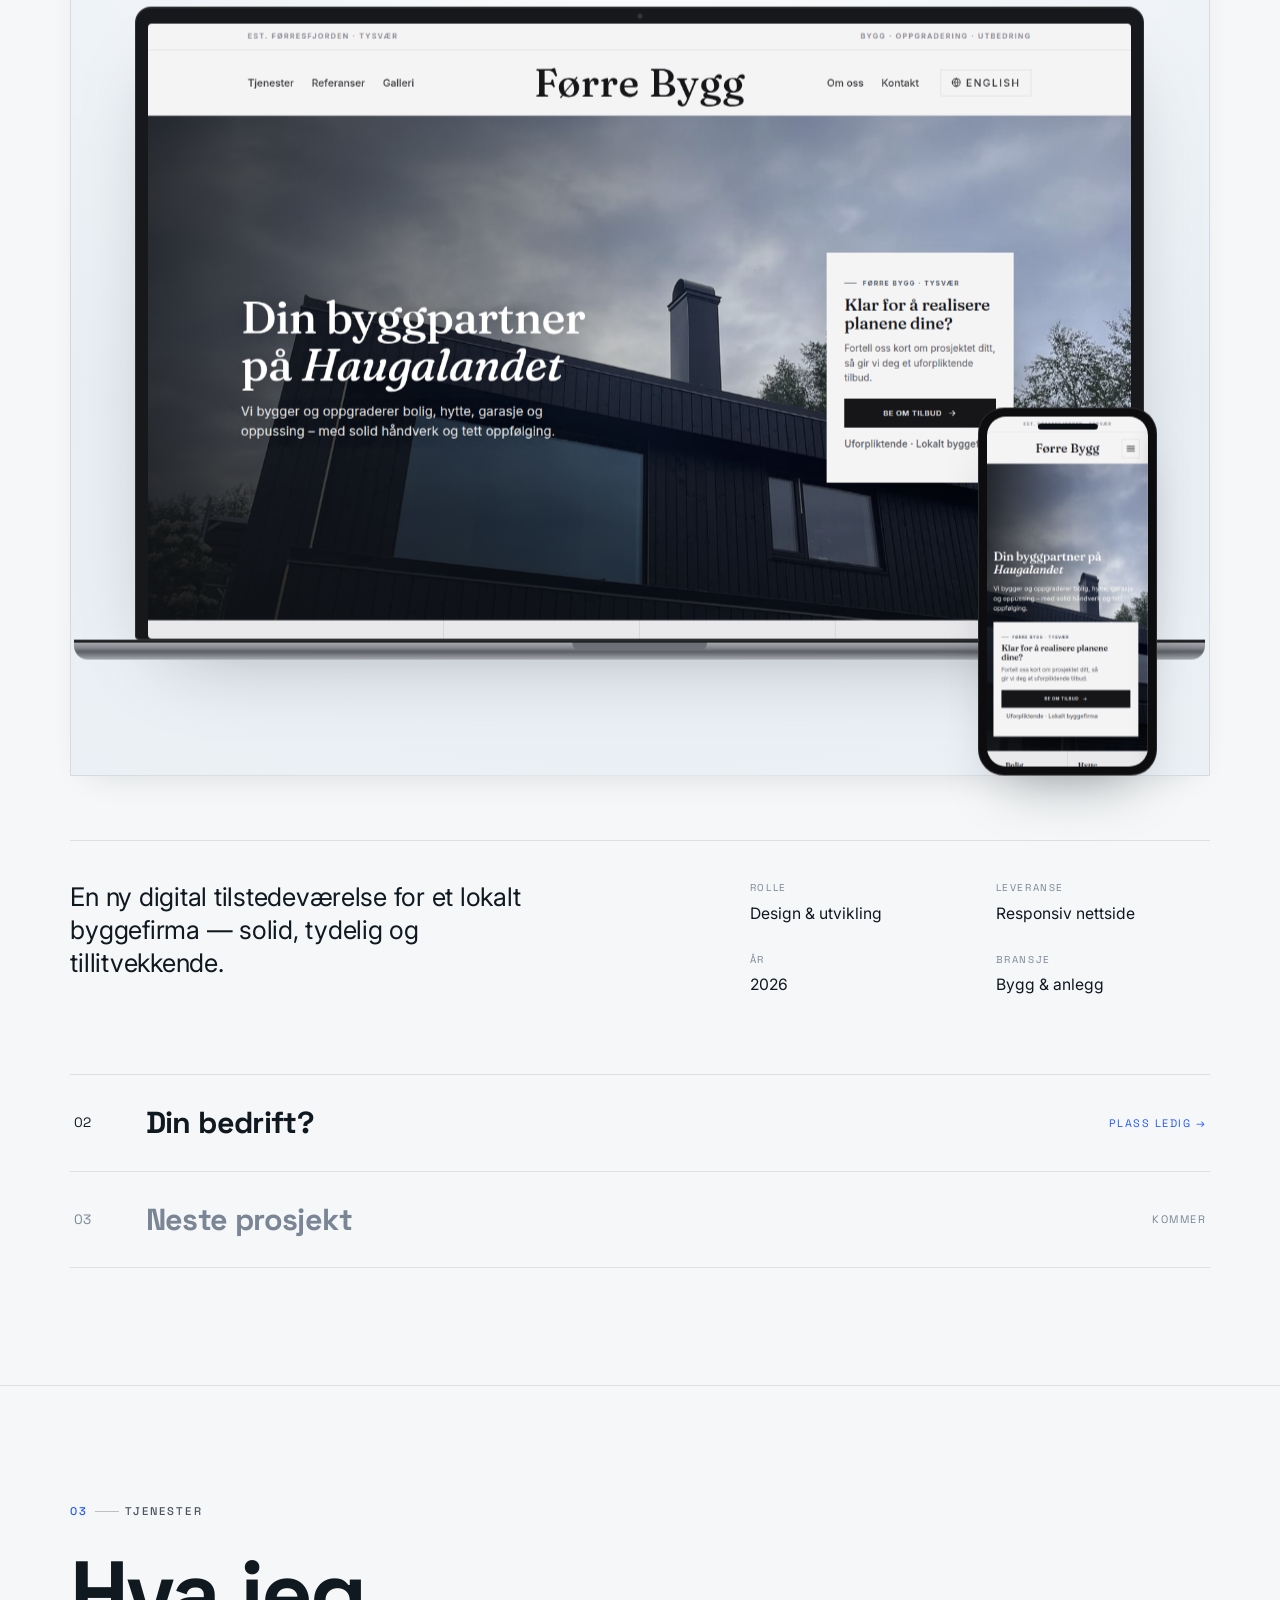
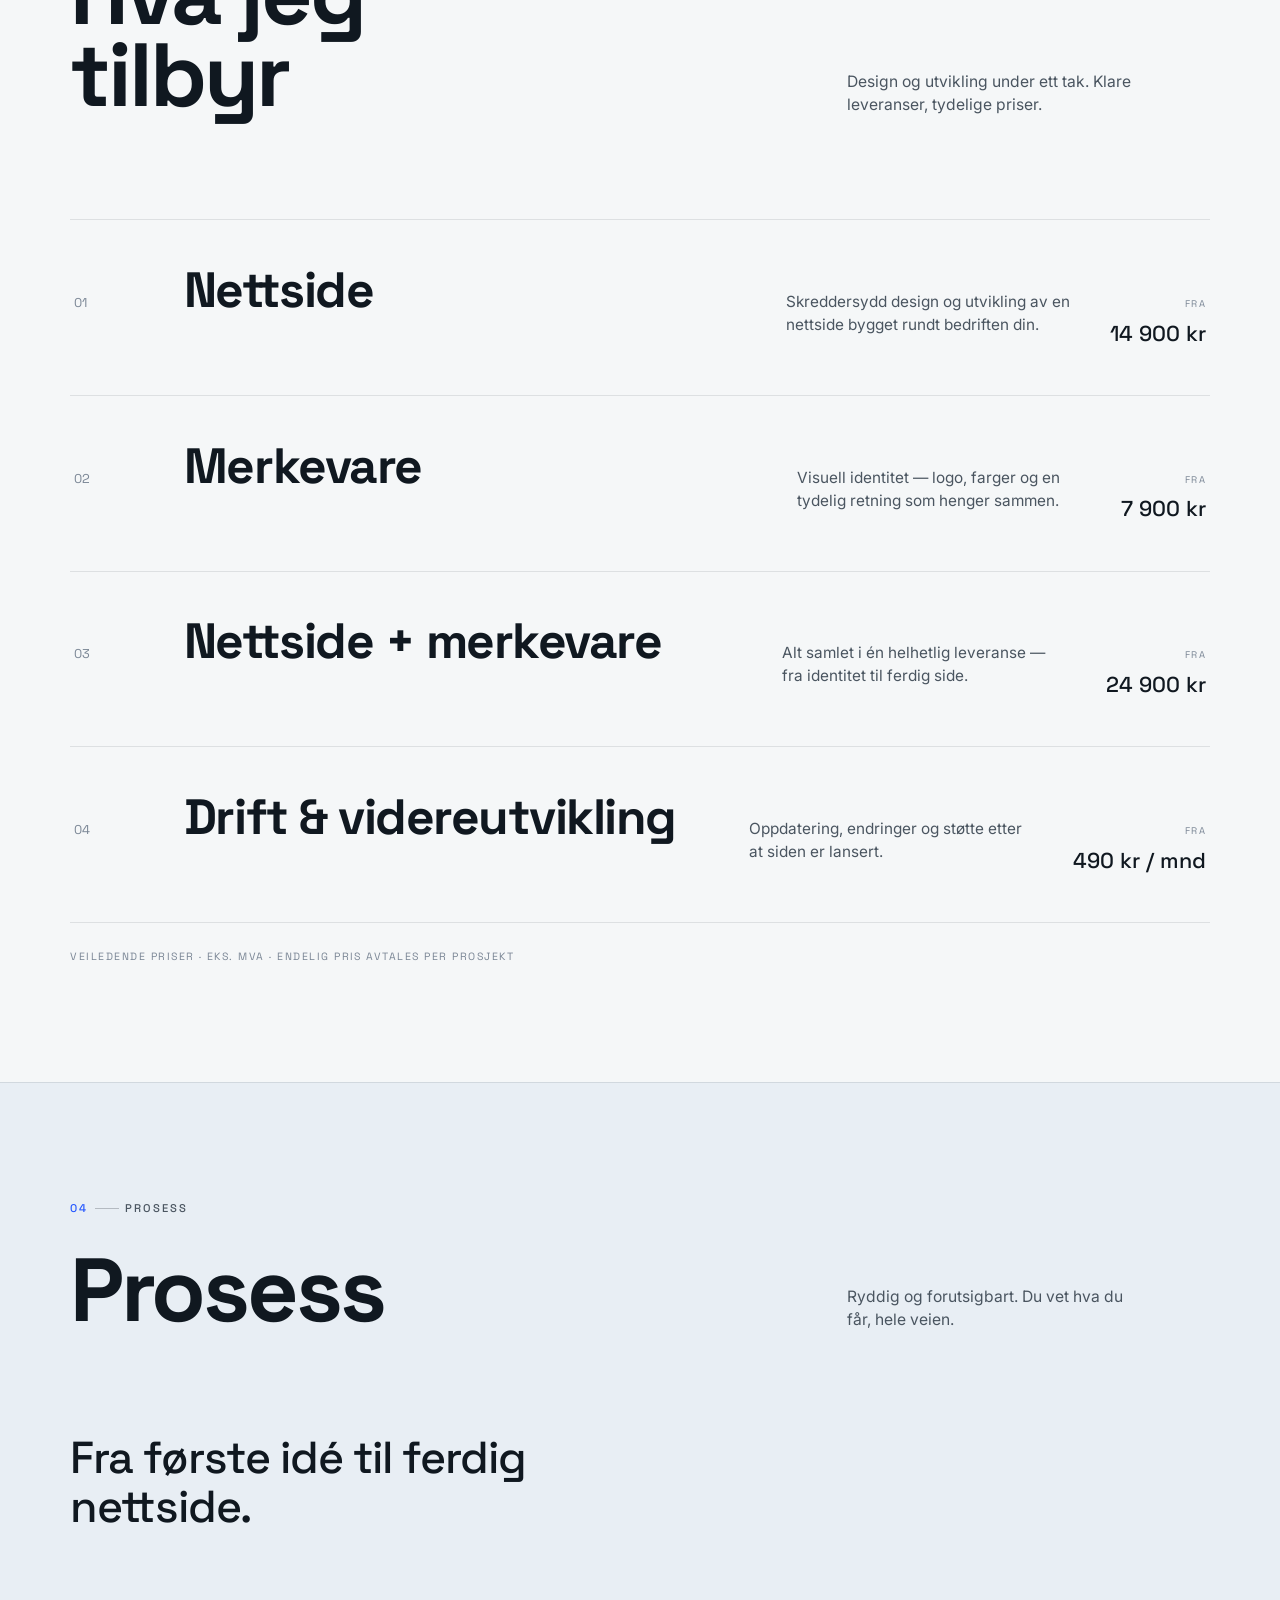
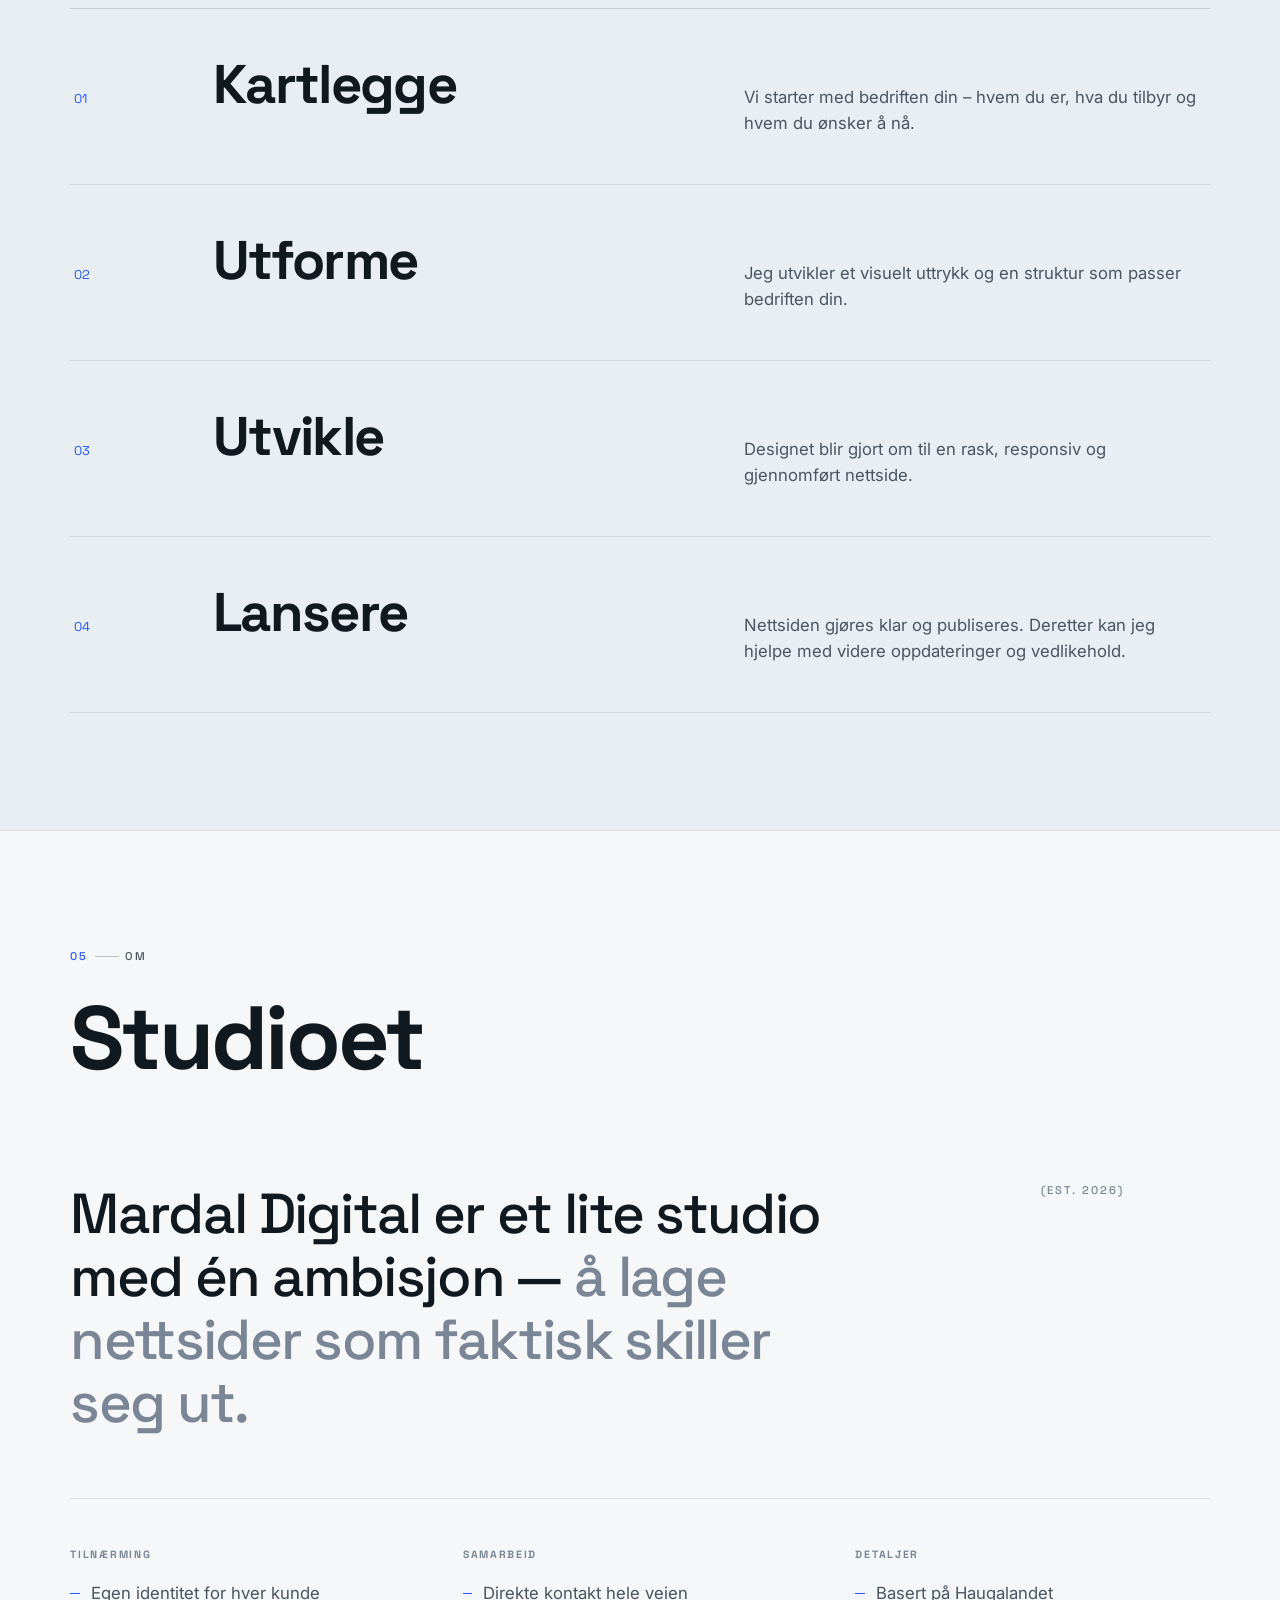
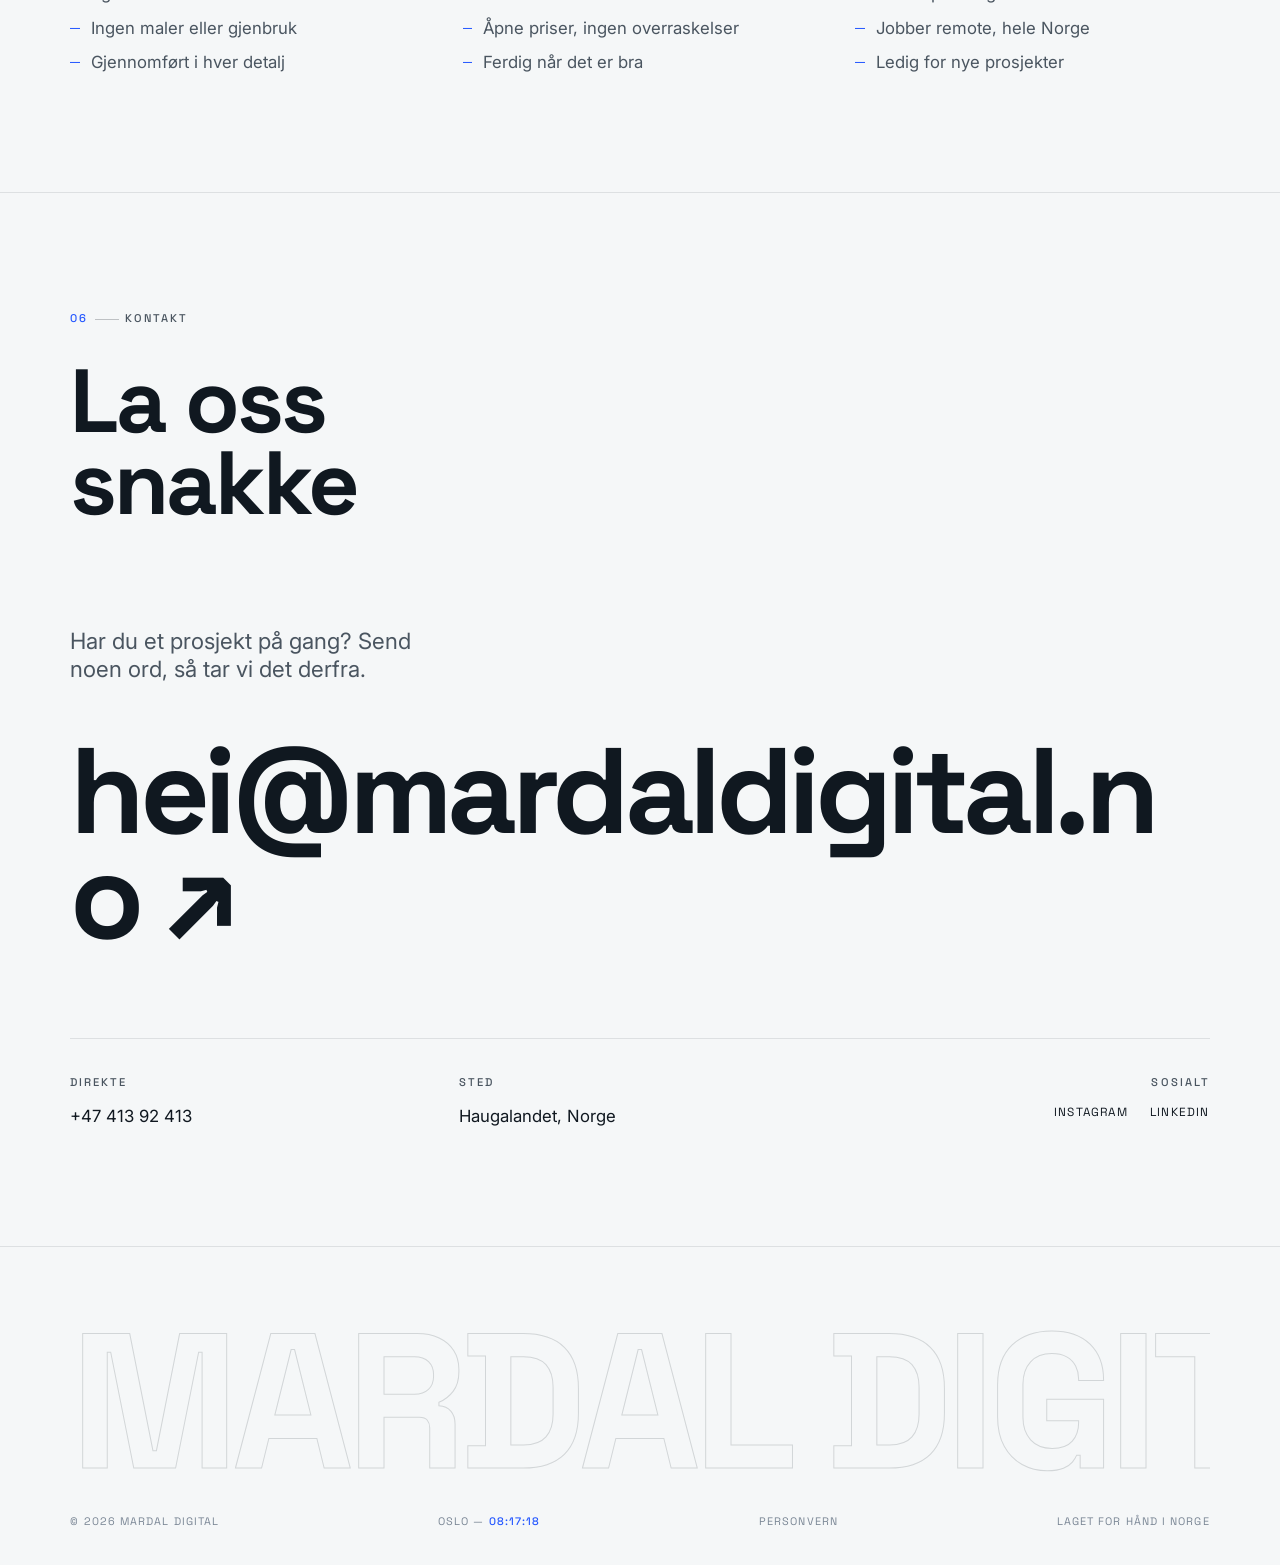
==== commit 317eaf4a: "Palette: bytt til lyst, varmt premium-uttrykk med blå aksent Full fargeomlegging fra mørkt til lyst," ====
--- a/index.html
+++ b/index.html
@@ -6,7 +6,7 @@
   <title>Mardal Digital — Webdesign for bedrifter som vil skille seg ut</title>
   <meta name="description" content="Mardal Digital er et digitalt designstudio. Skreddersydde, moderne nettsider for bedrifter som vil skille seg ut. Se arbeidet.">
   <meta name="robots" content="index, follow">
-  <meta name="theme-color" content="#0A0B0D">
+  <meta name="theme-color" content="#F5F7F8">
   <link rel="canonical" href="https://mardaldigital.no/">
 
   <meta property="og:type" content="website">
--- a/css/styles.css
+++ b/css/styles.css
@@ -5,28 +5,34 @@
    ============================================================ */
 
 :root {
-  /* Bakgrunner — dybde via gråtoner, ikke via lyse felt */
-  --bg:        #0A0B0D;   /* near-black, hovedbakgrunn */
-  --bg-2:      #0E0F12;
-  --surface:   #141519;   /* mørk grå, sekundær flate */
-  --surface-2: #1B1D22;   /* løftet panel */
-  --surface-3: #24262C;   /* lysere panel / stage */
-
-  /* Tekst */
-  --fg:        #F2F0EA;   /* varm off-white, hovedtekst */
-  --fg-2:      #A9ABB2;   /* lys grå, sekundær tekst */
-  --fg-3:      #6C6E75;   /* dempet */
-  --fg-4:      #45474D;   /* svært dempet / outline */
-
-  /* Hårstreker */
-  --line:   rgba(242, 240, 234, 0.09);
-  --line-2: rgba(242, 240, 234, 0.16);
-  --line-3: rgba(242, 240, 234, 0.28);
-
-  /* Aksent — dempet kald elektrisk blå, brukt svært sparsomt */
-  --accent:    #5B79E6;
-  --accent-br: #8CA1F2;
-  --accent-dk: #3A4FA8;
+  /* Bakgrunner — lyst og luftig, med svært svake blågrå toner (ingen ren hvit) */
+  --bg:        #F5F7F8;   /* off-white / veldig lys grå, hovedbakgrunn */
+  --bg-2:      #EDF1F6;   /* svak blågrå — vekslende seksjon / hover */
+  --surface:   #E8EEF4;   /* kort / panel (svak blågrå) */
+  --surface-2: #DFE7F0;   /* dypere panel */
+  --surface-3: #FCFDFE;   /* nær-hvit hevet flate (ikke ren hvit) */
+
+  /* Tekst (ingen ren svart) */
+  --fg:        #101820;   /* mørk blå/svart, hovedtekst */
+  --fg-2:      #4A5560;   /* slate, sekundær tekst */
+  --fg-3:      #7A8695;   /* dempet */
+  --fg-4:      #C0CAD6;   /* svært lys — svake grafiske detaljer */
+
+  /* Hårstreker (mørke på lyst) */
+  --line:   rgba(16, 24, 32, 0.10);
+  --line-2: rgba(16, 24, 32, 0.15);
+  --line-3: rgba(16, 24, 32, 0.24);
+
+  /* Aksent — moderne blå, brukt strategisk (ikke store flater) */
+  --accent:     #2457FF;                    /* primær blå */
+  --accent-2:   #8FA8FF;                    /* sekundær lys blå */
+  --accent-br:  #4E77FF;                    /* lysere hover */
+  --accent-dk:  #1B44CC;                    /* mørkere (aktiv) */
+  --accent-soft: rgba(36, 87, 255, 0.07);   /* svak blå hover-flate */
+
+  /* Myke, blå-nøytrale skygger for lys premium-dybde */
+  --shadow:    0 30px 70px -42px rgba(16, 24, 32, 0.30);
+  --shadow-sm: 0 14px 34px -20px rgba(16, 24, 32, 0.16);
 
   /* Type */
   --display: 'Space Grotesk', 'Inter', system-ui, sans-serif;
@@ -155,7 +161,7 @@
   border-bottom: 1px solid transparent;
 }
 .site-header.scrolled {
-  background: rgba(10, 11, 13, 0.72);
+  background: rgba(245, 247, 248, 0.78);
   backdrop-filter: blur(14px);
   -webkit-backdrop-filter: blur(14px);
   border-bottom-color: var(--line);
@@ -201,12 +207,12 @@
 }
 .header-cta .dot {
   width: 6px; height: 6px; border-radius: 50%; background: var(--accent);
-  box-shadow: 0 0 0 0 rgba(91,121,230,0.55); animation: pulse 2.6s infinite;
+  box-shadow: 0 0 0 0 rgba(36,87,255,0.5); animation: pulse 2.6s infinite;
 }
 @keyframes pulse {
-  0% { box-shadow: 0 0 0 0 rgba(91,121,230,0.5); }
-  70% { box-shadow: 0 0 0 7px rgba(91,121,230,0); }
-  100% { box-shadow: 0 0 0 0 rgba(91,121,230,0); }
+  0% { box-shadow: 0 0 0 0 rgba(36,87,255,0.45); }
+  70% { box-shadow: 0 0 0 7px rgba(36,87,255,0); }
+  100% { box-shadow: 0 0 0 0 rgba(36,87,255,0); }
 }
 
 .menu-btn { display: none; flex-direction: column; gap: 5px; width: 30px; }
@@ -324,9 +330,9 @@
   .hero.ready .hero__meta       { animation: heroFade 0.7s var(--ease) 1.22s both; }
 }
 @keyframes chIn {
-  0%   { opacity: 0; transform: translateY(0.22em); text-shadow: 0 0 16px rgba(242, 240, 234, 0.45); }
+  0%   { opacity: 0; transform: translateY(0.22em); text-shadow: 0 0 18px rgba(36, 87, 255, 0.28); }
   55%  { opacity: 1; }
-  100% { opacity: 1; transform: translateY(0);      text-shadow: 0 0 0 rgba(242, 240, 234, 0); }
+  100% { opacity: 1; transform: translateY(0);      text-shadow: 0 0 0 rgba(36, 87, 255, 0); }
 }
 @keyframes heroFade {
   from { opacity: 0; transform: translateY(9px); }
@@ -380,15 +386,16 @@
 /* Stage med ekte forrebygg.no vist på laptop + overlappende mobil */
 .case__visual {
   position: relative;
-  background: radial-gradient(120% 120% at 50% 0%, var(--surface-2) 0%, var(--surface) 55%, var(--bg-2) 100%);
+  background: radial-gradient(120% 120% at 50% 0%, var(--surface-3) 0%, var(--surface) 60%, var(--bg-2) 100%);
   border: 1px solid var(--line);
+  box-shadow: var(--shadow-sm);
   padding: clamp(2rem, 6vw, 6rem) clamp(1.25rem, 5vw, 6rem) clamp(4rem, 9vw, 8.5rem);
 }
 .case__visual .tag {
   position: absolute; top: 1.1rem; left: 1.3rem;
   font-family: var(--display); font-size: 0.62rem; letter-spacing: 0.16em; text-transform: uppercase; color: var(--fg-3);
 }
-.case__visual .tag::before { content: "● "; color: #37d67a; font-size: 0.7em; }
+.case__visual .tag::before { content: "● "; color: #12B886; font-size: 0.7em; }
 
 /* ---- Laptop ---- */
 .laptop { width: 100%; max-width: 1040px; margin: 0 auto; will-change: transform; }
@@ -398,10 +405,10 @@
   border-radius: 16px 16px 4px 4px;
   padding: 12px 12px 0;
   position: relative;
-  box-shadow: 0 50px 90px -40px rgba(0,0,0,0.85), inset 0 0 0 1px rgba(0,0,0,0.5);
+  box-shadow: 0 42px 80px -38px rgba(16,24,32,0.38), inset 0 1px 0 rgba(255,255,255,0.06);
 }
 .laptop__cam { position: absolute; top: 6px; left: 50%; transform: translateX(-50%); width: 5px; height: 5px; border-radius: 50%; background: #34353a; }
-.laptop__screen { overflow: hidden; border-radius: 4px; background: #000; margin-top: 4px; }
+.laptop__screen { overflow: hidden; border-radius: 4px; background: #0d1217; margin-top: 4px; }
 .laptop__screen img { display: block; width: 100%; }
 .laptop__deck {
   position: relative;
@@ -428,11 +435,11 @@
   border: 1px solid rgba(255,255,255,0.12);
   border-radius: 26px;
   padding: 8px;
-  box-shadow: 0 40px 60px -25px rgba(0,0,0,0.8);
+  box-shadow: 0 32px 55px -26px rgba(16,24,32,0.34);
   will-change: transform;
 }
-.phone__speaker { position: absolute; top: 15px; left: 50%; transform: translateX(-50%); width: 34%; height: 6px; background: #050506; border-radius: 6px; z-index: 2; }
-.phone__screen { overflow: hidden; border-radius: 19px; background: #000; }
+.phone__speaker { position: absolute; top: 15px; left: 50%; transform: translateX(-50%); width: 34%; height: 6px; background: #0a0e13; border-radius: 6px; z-index: 2; }
+.phone__screen { overflow: hidden; border-radius: 19px; background: #0d1217; }
 .phone__screen img { display: block; width: 100%; }
 
 /* Kort tekst + fakta */
@@ -471,7 +478,7 @@
   border-bottom: 1px solid var(--line);
   transition: background .4s var(--ease);
 }
-.offer__row:hover { background: var(--bg-2); }
+.offer__row:hover { background: var(--accent-soft); }
 .offer__no { font-family: var(--display); font-size: 0.8rem; color: var(--fg-3); transition: color .3s var(--ease); }
 .offer__row:hover .offer__no { color: var(--accent); }
 .offer__name {
@@ -507,7 +514,7 @@
   border-bottom: 1px solid var(--line);
   transition: background .4s var(--ease);
 }
-.step:hover { background: var(--surface); }
+.step:hover { background: var(--accent-soft); }
 .step__no { font-family: var(--display); font-size: 0.8rem; letter-spacing: 0.06em; color: var(--accent); }
 .step__title {
   font-family: var(--display); font-weight: 700;
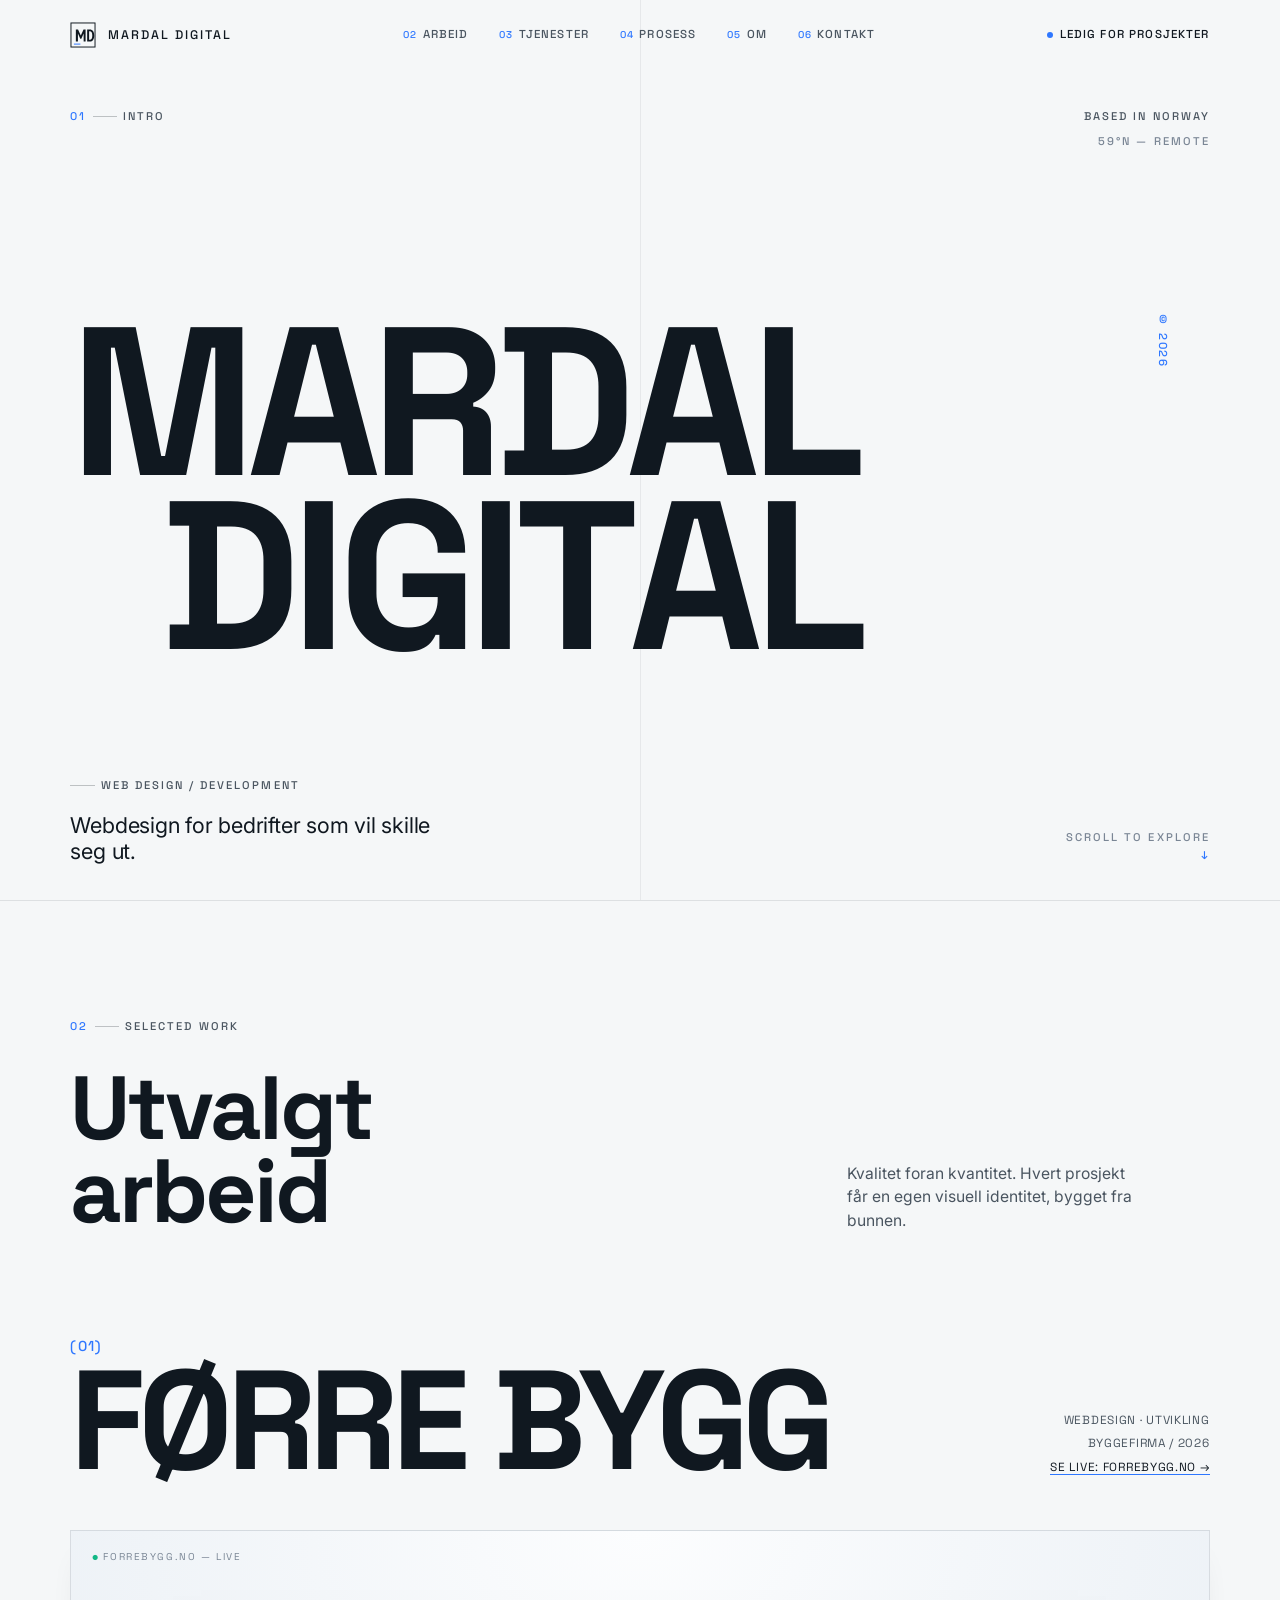
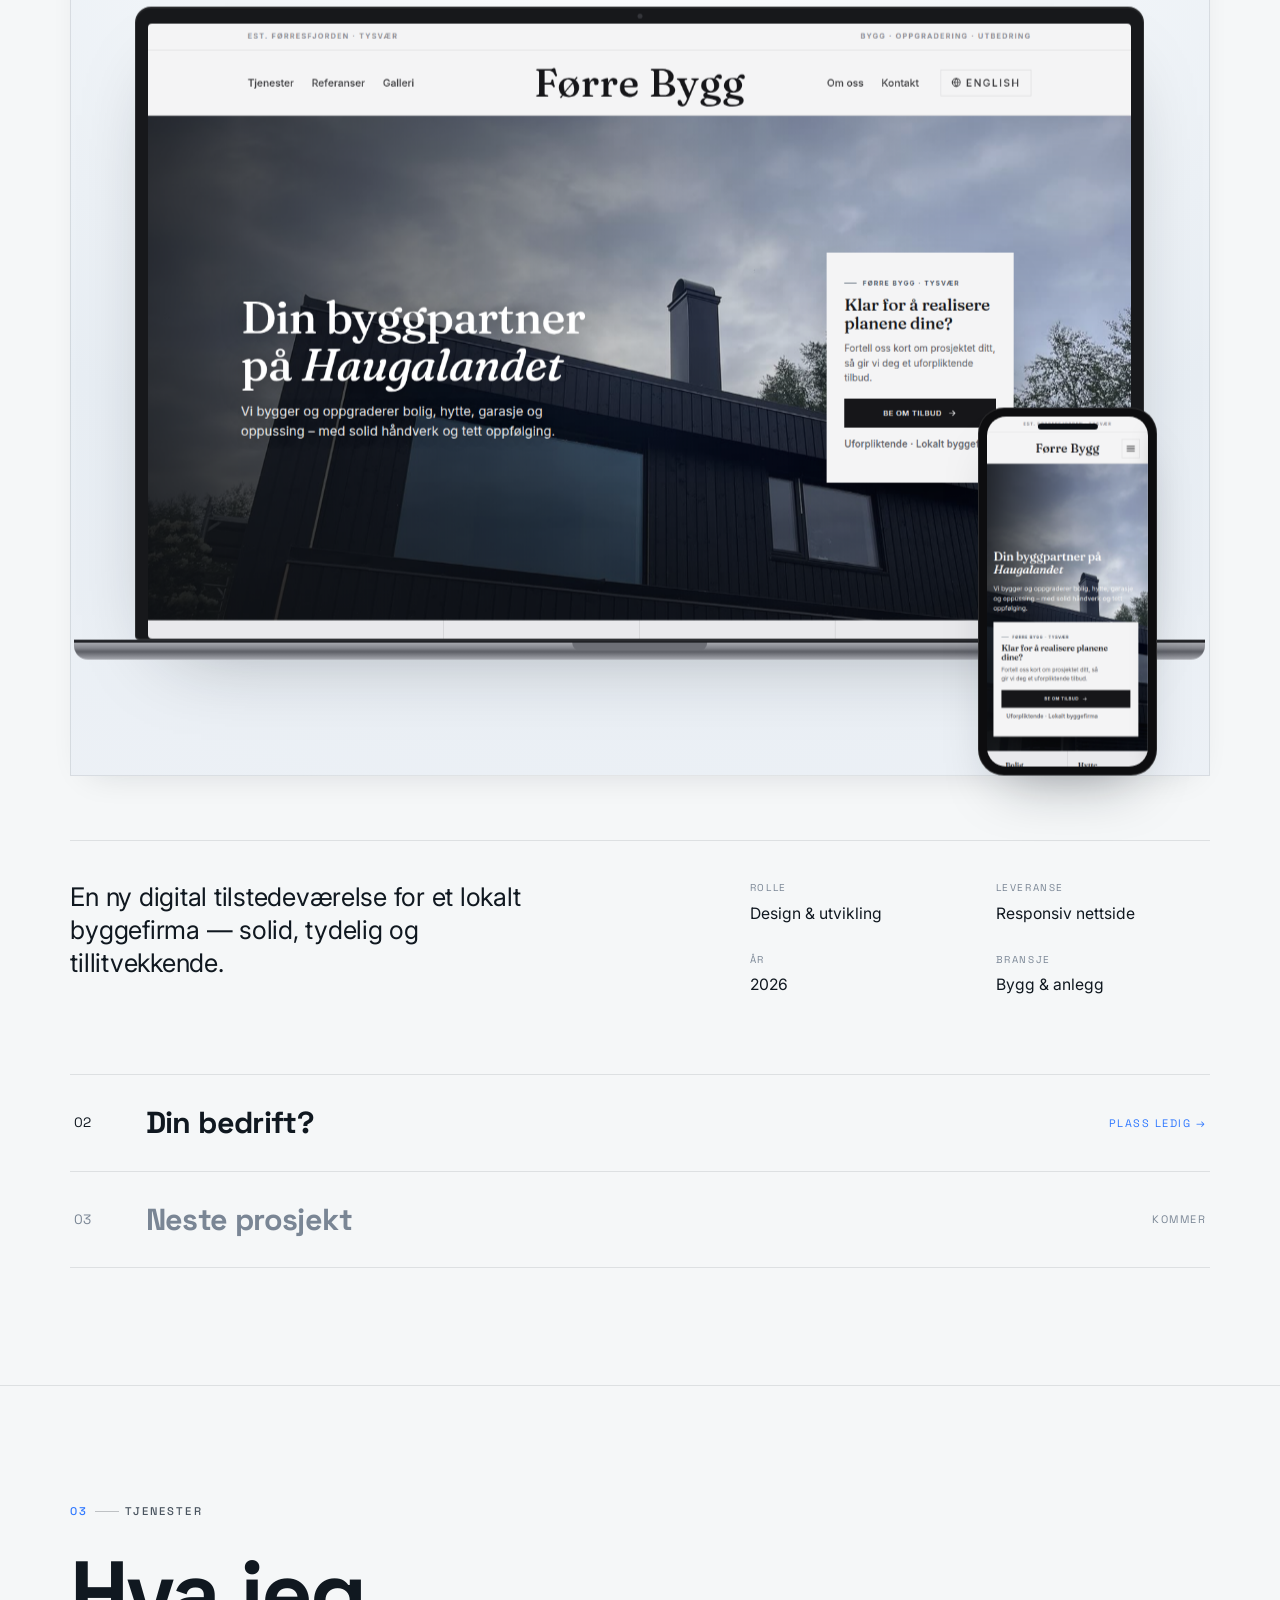
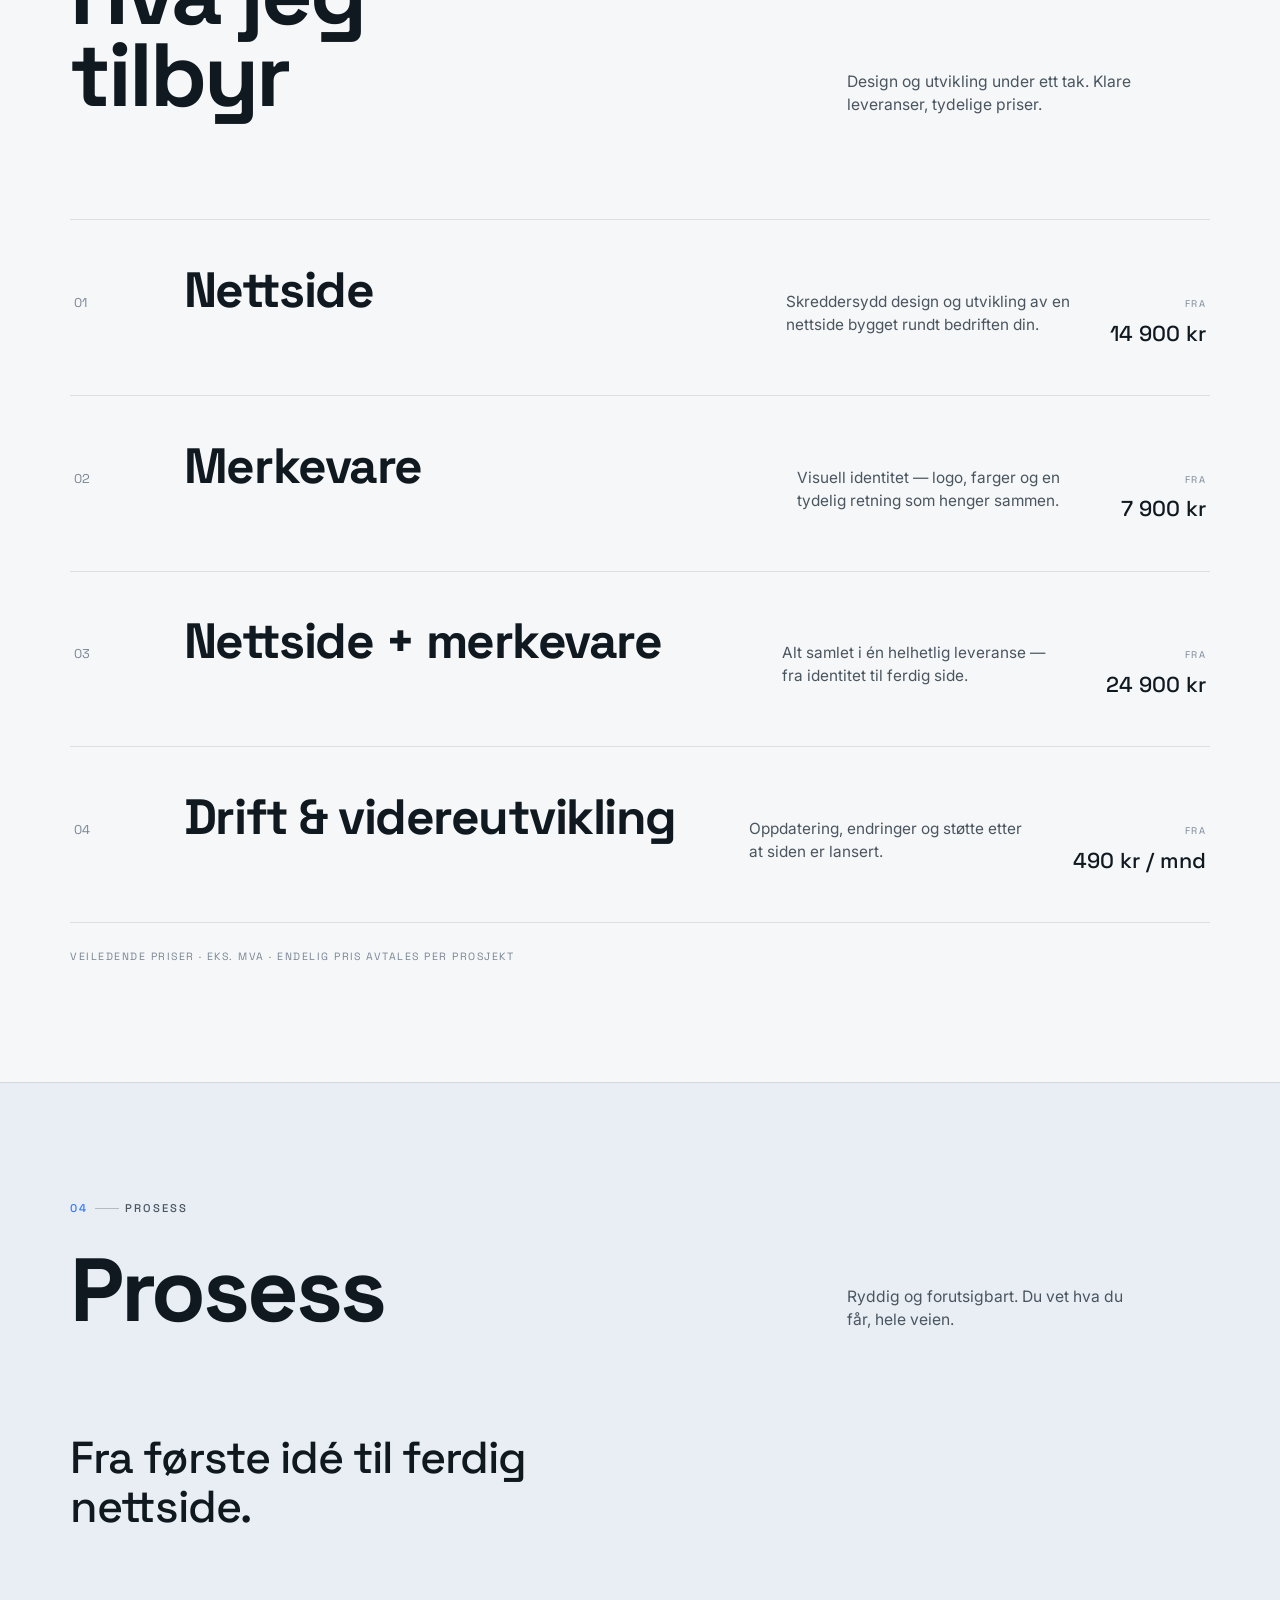
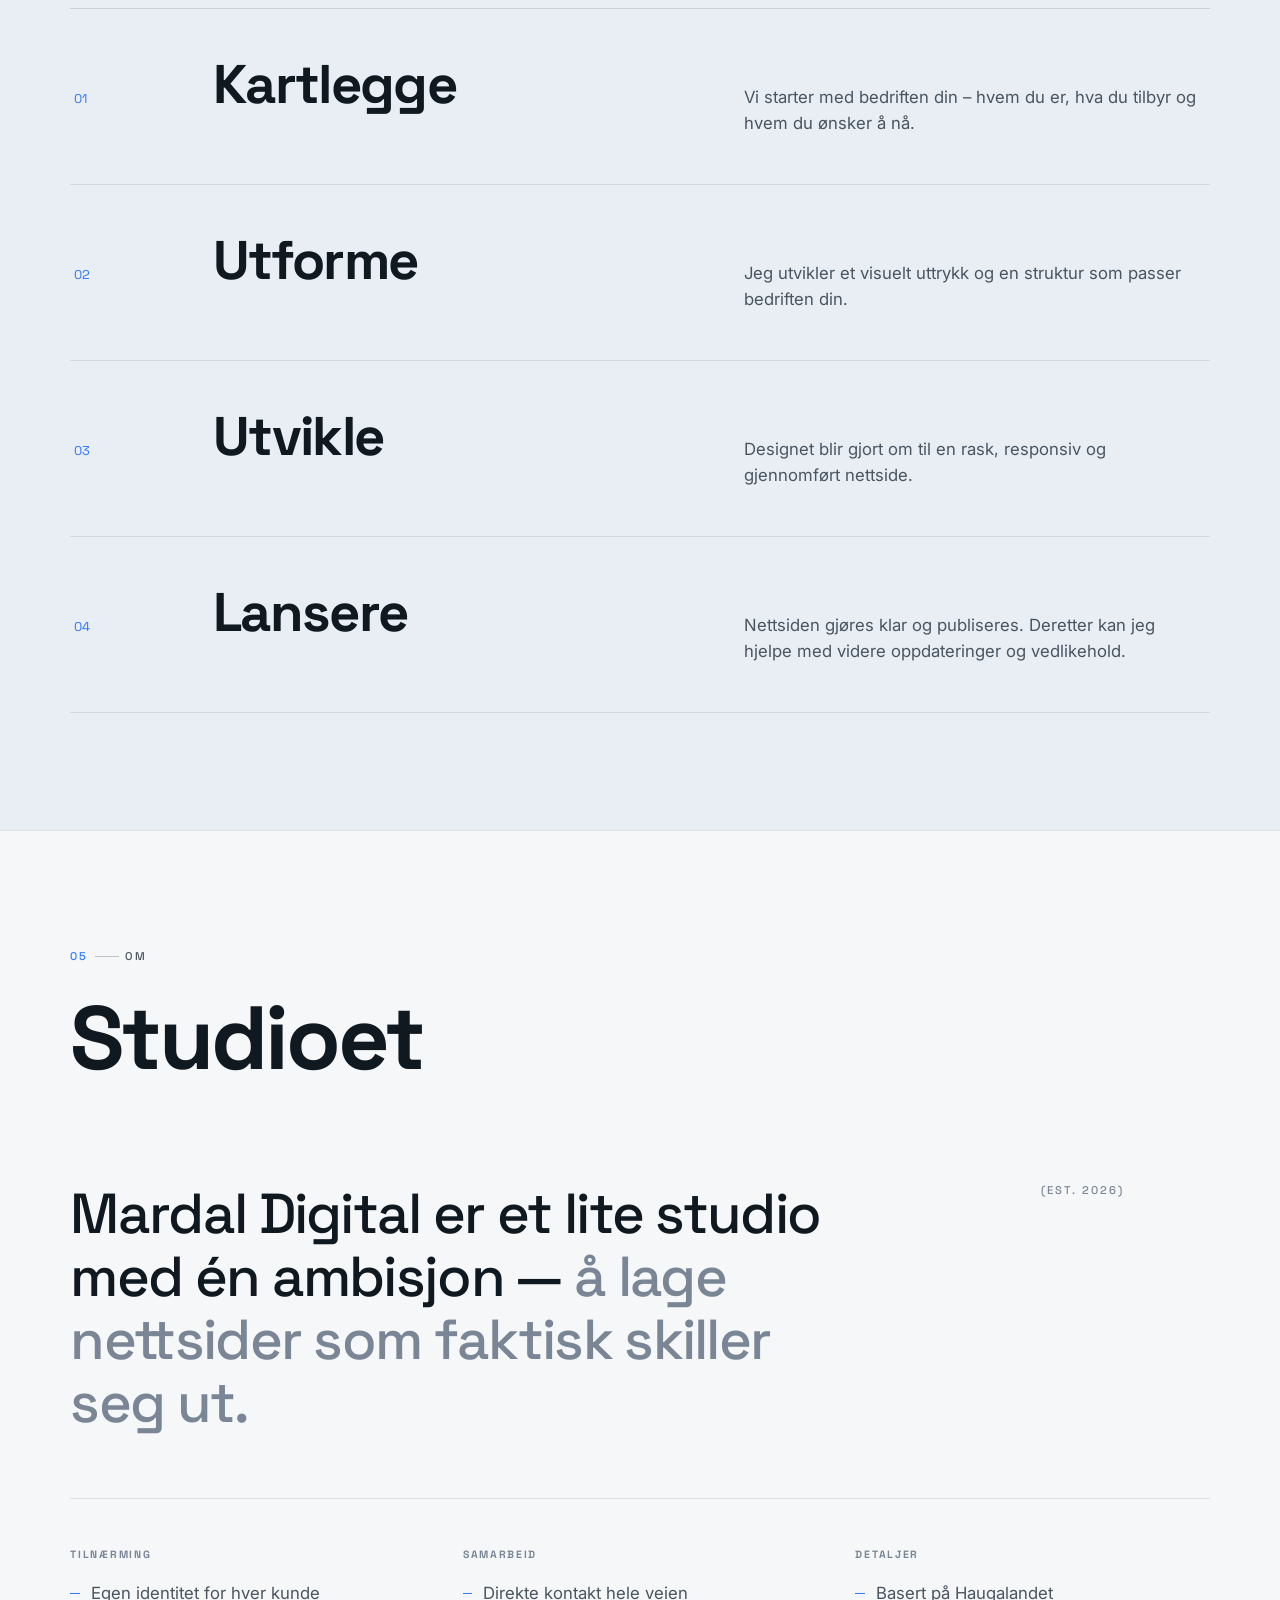
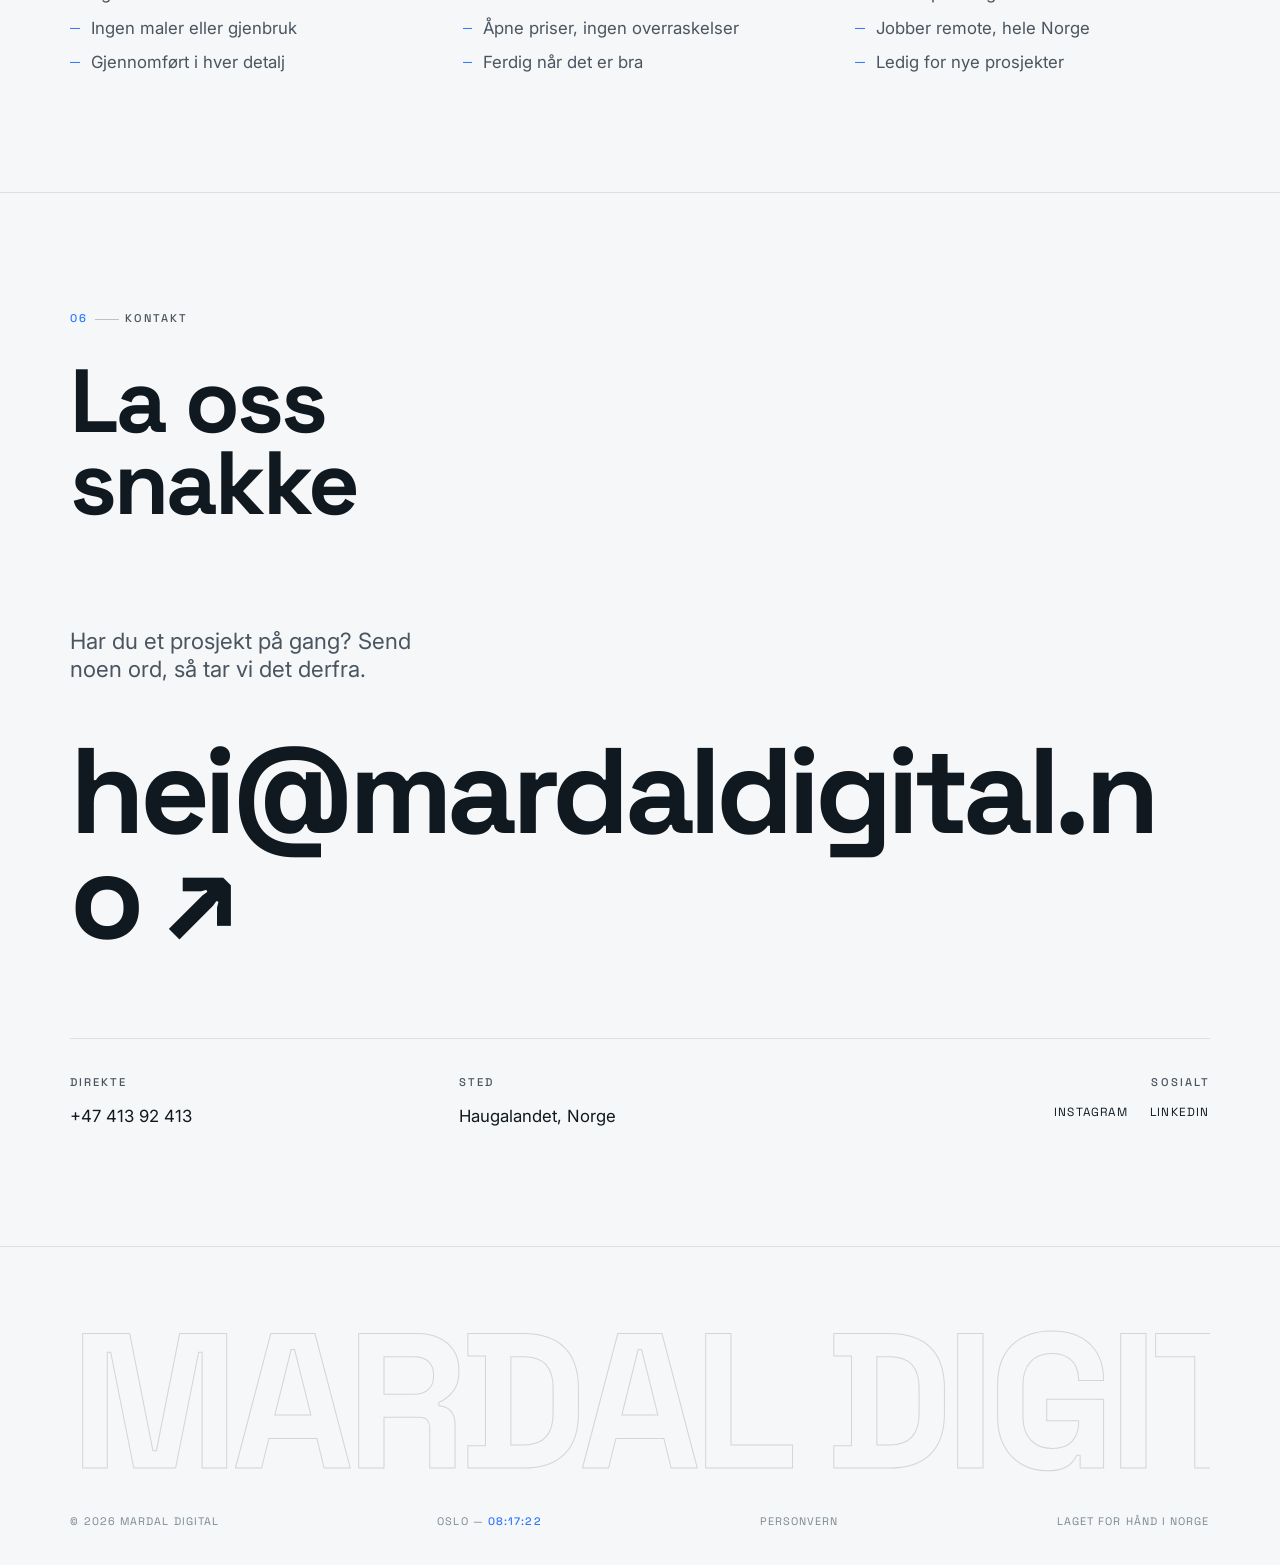
==== commit da1157b9: "Cache-busting: versjonér CSS/JS-lenker (?v=2) Legger til versjonsparameter på styles.css og main.js " ====
--- a/index.html
+++ b/index.html
@@ -21,7 +21,7 @@
   <link rel="preconnect" href="https://fonts.googleapis.com">
   <link rel="preconnect" href="https://fonts.gstatic.com" crossorigin>
   <link rel="stylesheet" href="https://fonts.googleapis.com/css2?family=Space+Grotesk:wght@400;500;700&family=Inter:wght@400;500;600&display=swap">
-  <link rel="stylesheet" href="css/styles.css">
+  <link rel="stylesheet" href="css/styles.css?v=2">
 
   <script type="application/ld+json">
   {
@@ -342,6 +342,6 @@
     </div>
   </footer>
 
-  <script src="js/main.js"></script>
+  <script src="js/main.js?v=2"></script>
 </body>
 </html>
--- a/css/styles.css
+++ b/css/styles.css
@@ -23,12 +23,13 @@
   --line-2: rgba(16, 24, 32, 0.15);
   --line-3: rgba(16, 24, 32, 0.24);
 
-  /* Aksent — moderne blå, brukt strategisk (ikke store flater) */
-  --accent:     #2457FF;                    /* primær blå */
-  --accent-2:   #8FA8FF;                    /* sekundær lys blå */
-  --accent-br:  #4E77FF;                    /* lysere hover */
-  --accent-dk:  #1B44CC;                    /* mørkere (aktiv) */
-  --accent-soft: rgba(36, 87, 255, 0.07);   /* svak blå hover-flate */
+  /* Aksent — lysere neon-blå (blanding av neon blå + blå), brukt strategisk */
+  --accent:     #2E77FF;                    /* primær: lys elektrisk blå */
+  --accent-2:   #79B4FF;                    /* sekundær neon lys blå */
+  --accent-br:  #57A0FF;                    /* lysere hover */
+  --accent-dk:  #1E58E6;                    /* mørkere (aktiv) */
+  --accent-soft: rgba(46, 119, 255, 0.08);  /* svak neon-blå hover-flate */
+  --accent-grad: linear-gradient(118deg, #2E77FF 0%, #56A6FF 100%); /* neon↔blå */
 
   /* Myke, blå-nøytrale skygger for lys premium-dybde */
   --shadow:    0 30px 70px -42px rgba(16, 24, 32, 0.30);
@@ -207,12 +208,12 @@
 }
 .header-cta .dot {
   width: 6px; height: 6px; border-radius: 50%; background: var(--accent);
-  box-shadow: 0 0 0 0 rgba(36,87,255,0.5); animation: pulse 2.6s infinite;
+  box-shadow: 0 0 0 0 rgba(46,119,255,0.5); animation: pulse 2.6s infinite;
 }
 @keyframes pulse {
-  0% { box-shadow: 0 0 0 0 rgba(36,87,255,0.45); }
-  70% { box-shadow: 0 0 0 7px rgba(36,87,255,0); }
-  100% { box-shadow: 0 0 0 0 rgba(36,87,255,0); }
+  0% { box-shadow: 0 0 0 0 rgba(46,119,255,0.45); }
+  70% { box-shadow: 0 0 0 7px rgba(46,119,255,0); }
+  100% { box-shadow: 0 0 0 0 rgba(46,119,255,0); }
 }
 
 .menu-btn { display: none; flex-direction: column; gap: 5px; width: 30px; }
@@ -330,9 +331,9 @@
   .hero.ready .hero__meta       { animation: heroFade 0.7s var(--ease) 1.22s both; }
 }
 @keyframes chIn {
-  0%   { opacity: 0; transform: translateY(0.22em); text-shadow: 0 0 18px rgba(36, 87, 255, 0.28); }
+  0%   { opacity: 0; transform: translateY(0.22em); text-shadow: 0 0 18px rgba(46, 119, 255, 0.28); }
   55%  { opacity: 1; }
-  100% { opacity: 1; transform: translateY(0);      text-shadow: 0 0 0 rgba(36, 87, 255, 0); }
+  100% { opacity: 1; transform: translateY(0);      text-shadow: 0 0 0 rgba(46, 119, 255, 0); }
 }
 @keyframes heroFade {
   from { opacity: 0; transform: translateY(9px); }
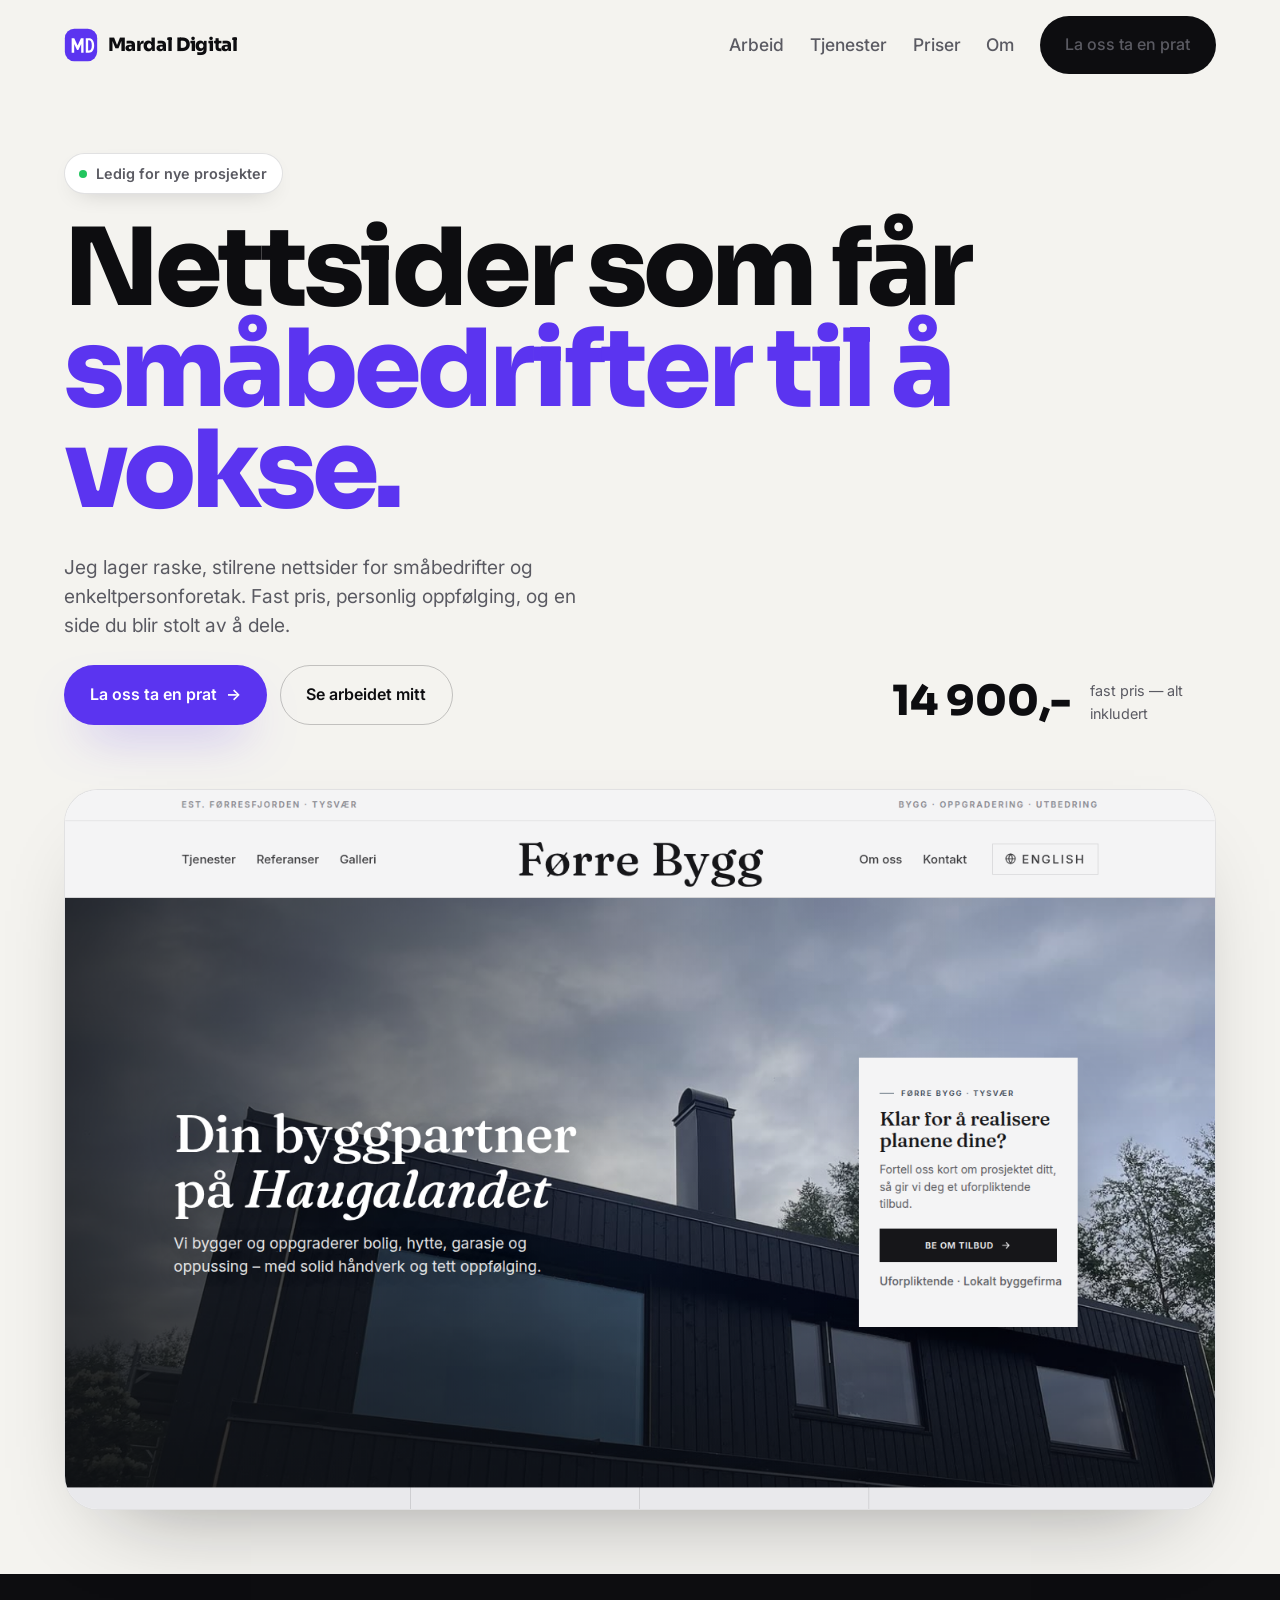
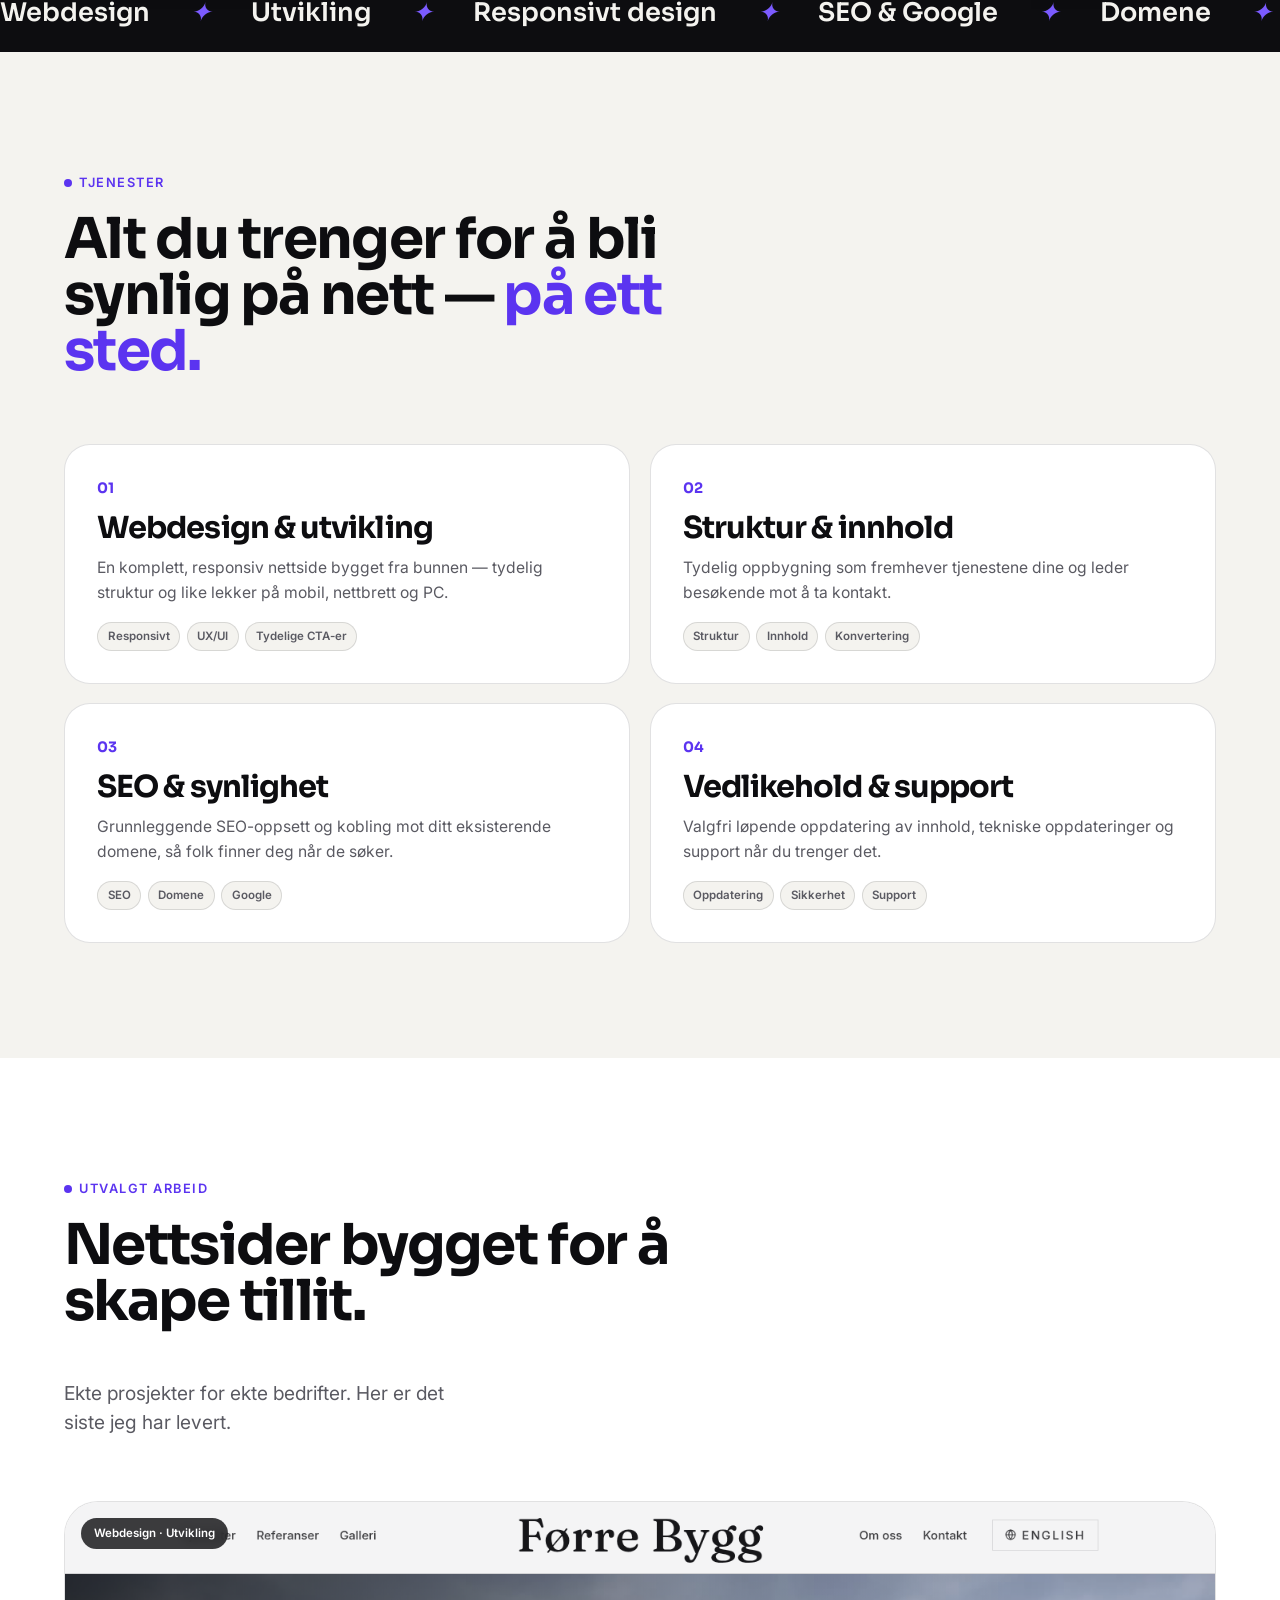
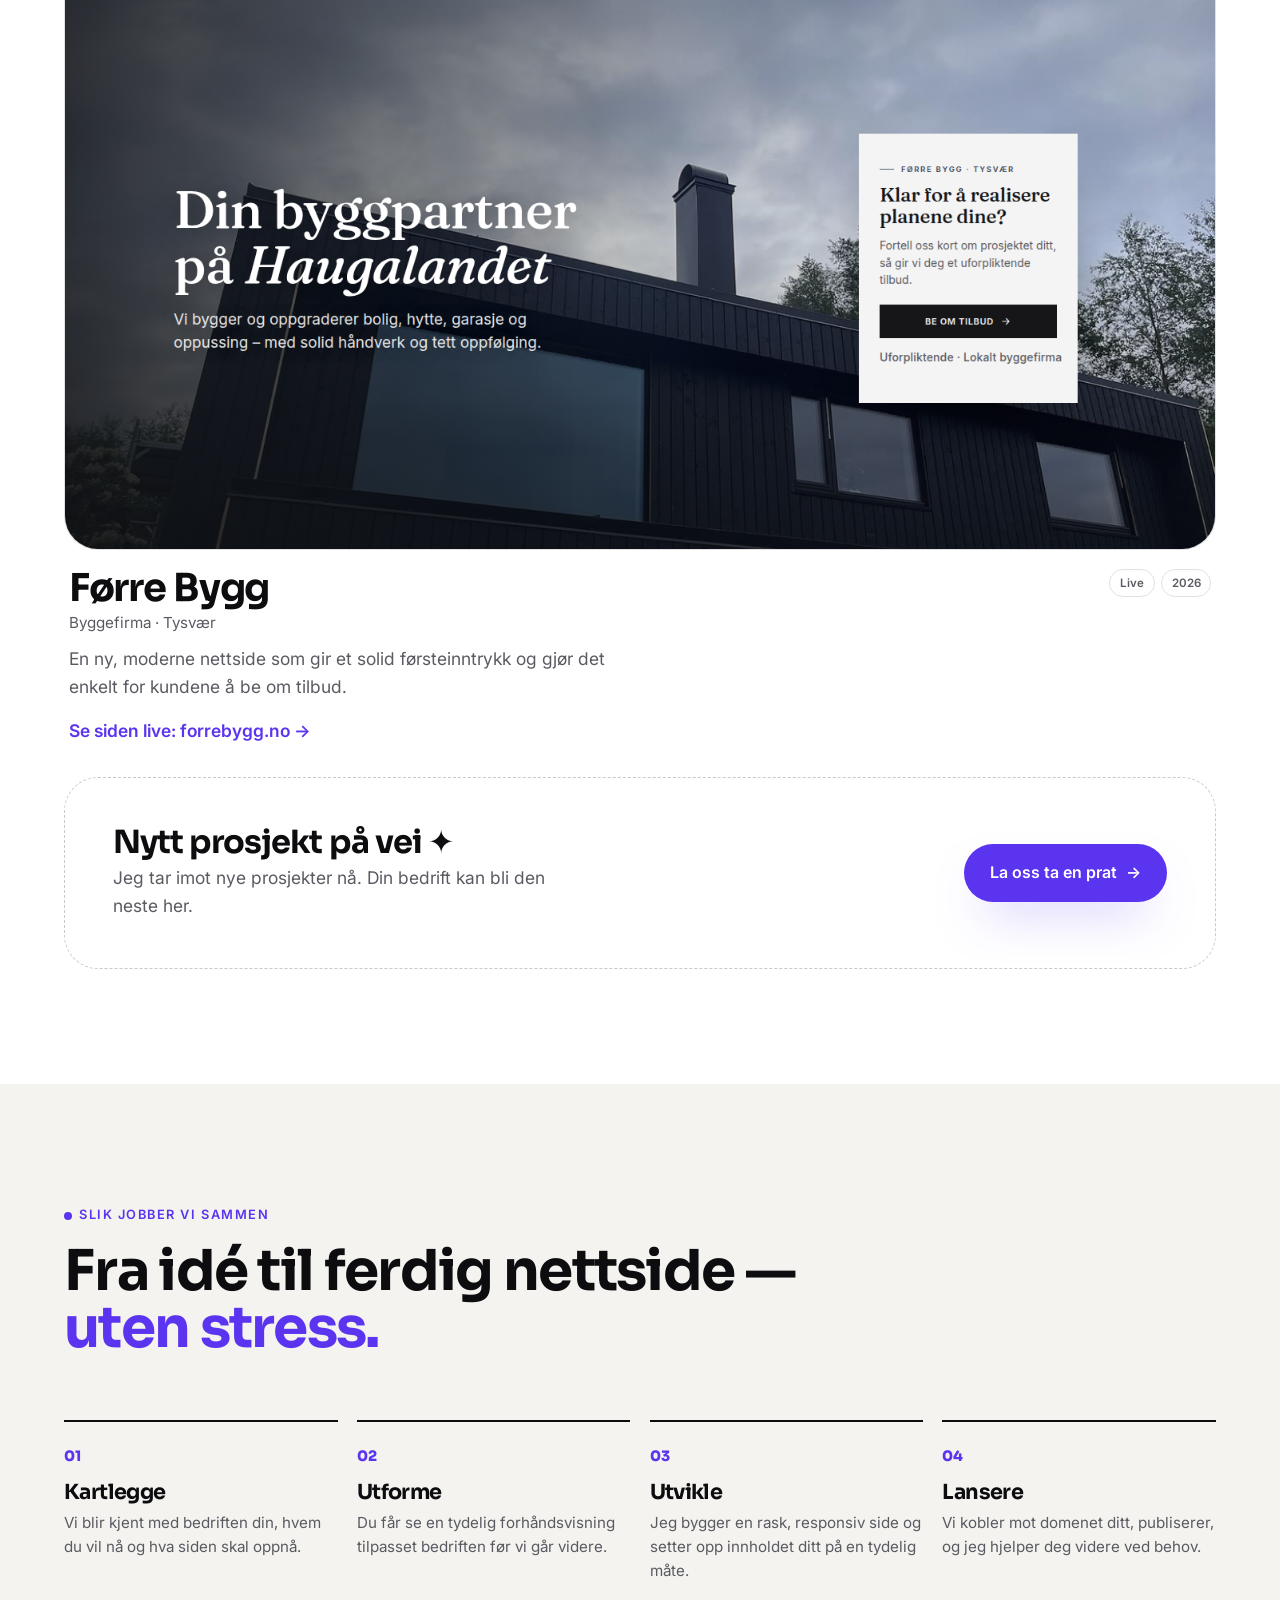
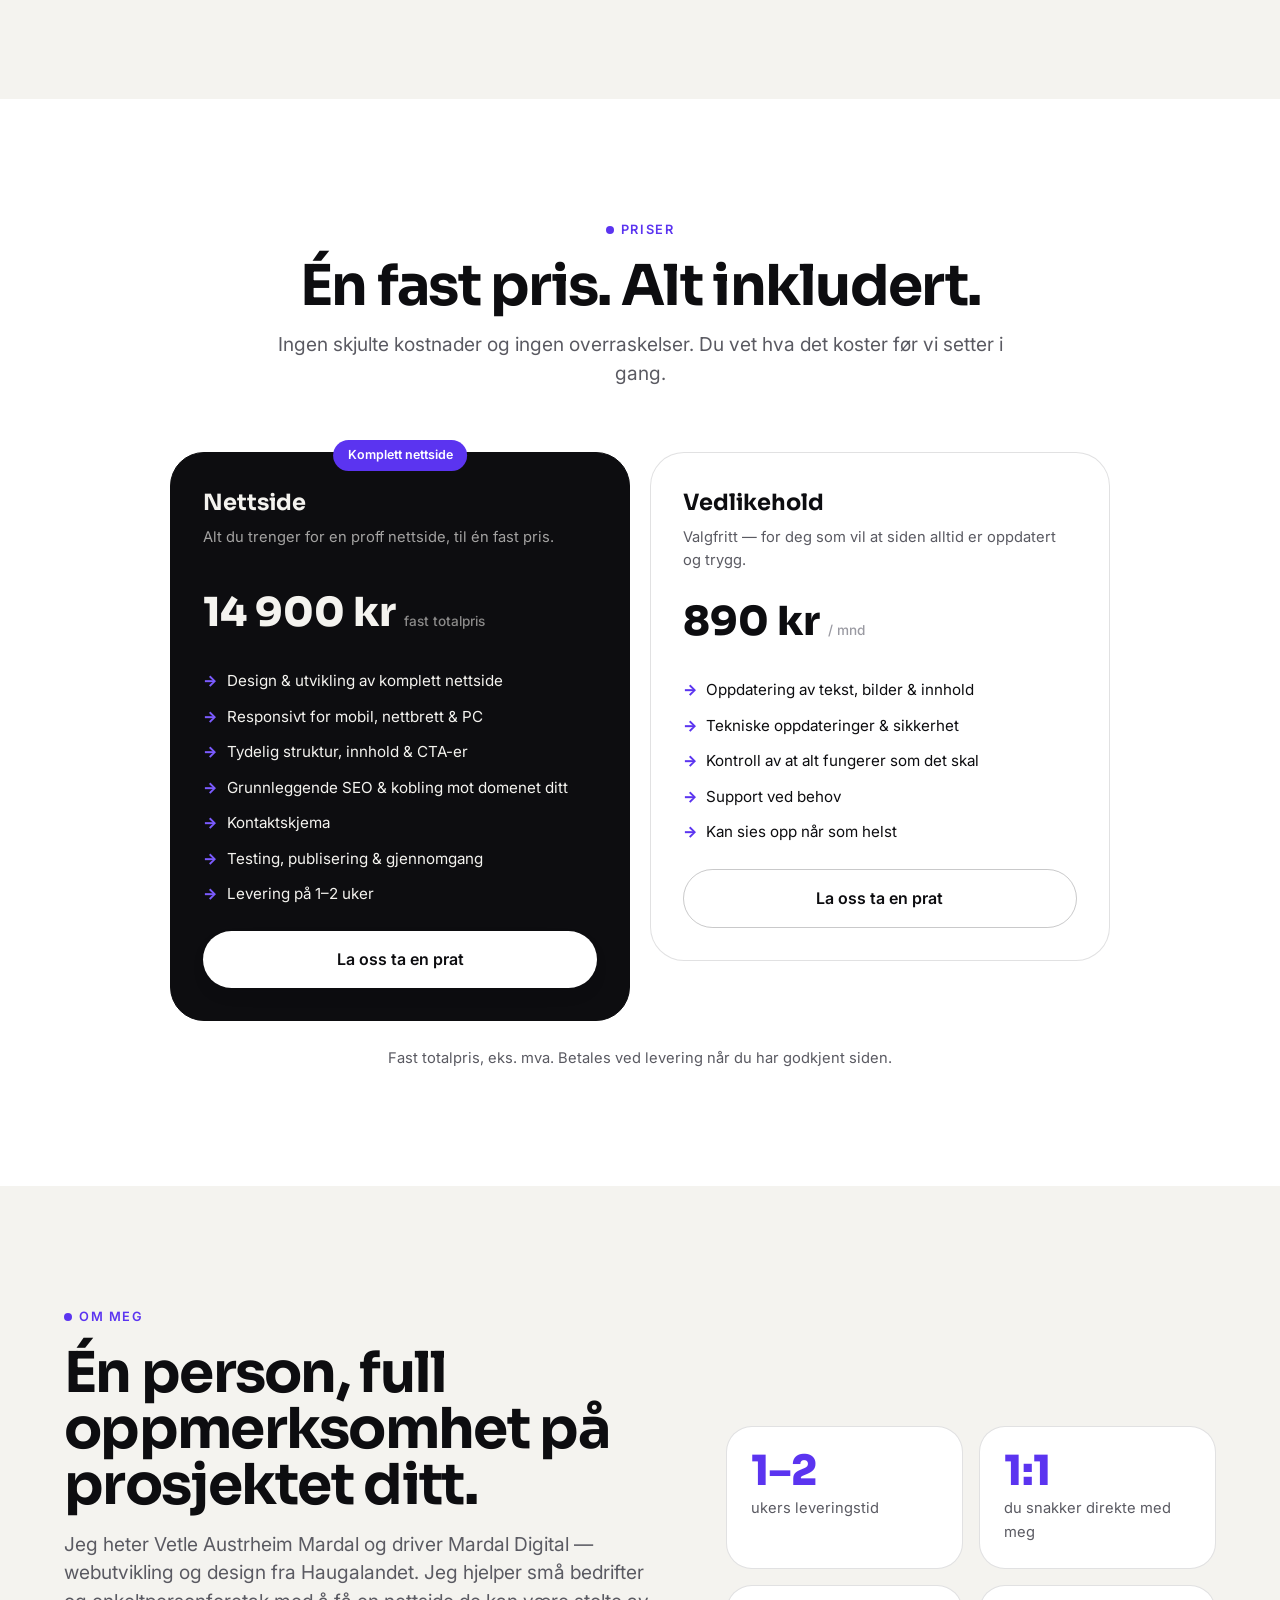
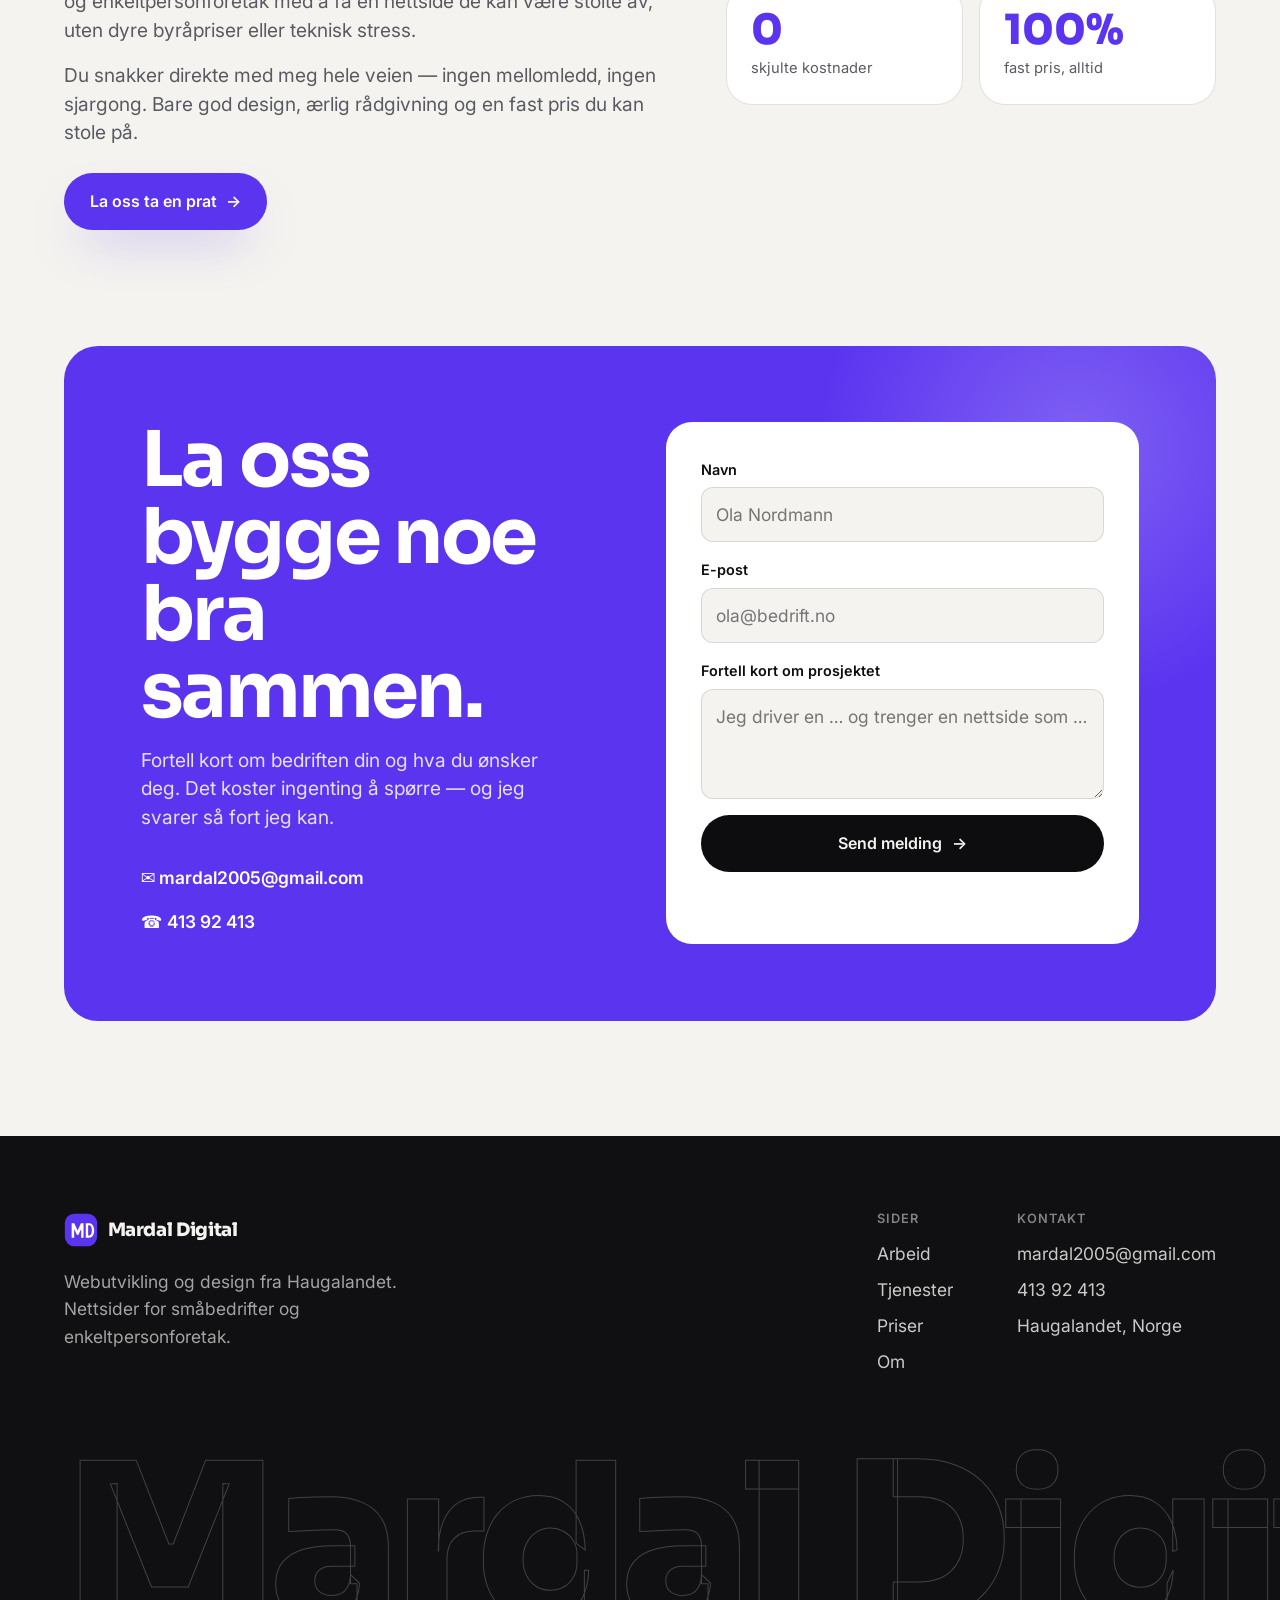
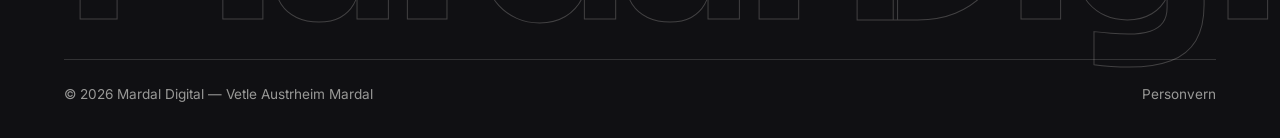
==== commit fb36b6c1: "Full redesign: premium portefølje-side for Mardal Digital Ny, premium og portefølje-fokusert forside" ====
--- a/index.html
+++ b/index.html
@@ -3,345 +3,292 @@
 <head>
   <meta charset="UTF-8">
   <meta name="viewport" content="width=device-width, initial-scale=1.0">
-  <title>Mardal Digital — Webdesign for bedrifter som vil skille seg ut</title>
-  <meta name="description" content="Mardal Digital er et digitalt designstudio. Skreddersydde, moderne nettsider for bedrifter som vil skille seg ut. Se arbeidet.">
+  <title>Mardal Digital — nettsider for småbedrifter | webutvikling &amp; design</title>
+  <meta name="description" content="Mardal Digital lager raske, stilrene nettsider for småbedrifter og enkeltpersonforetak. Fast pris 14 900 kr, personlig oppfølging og levering på 1–2 uker.">
   <meta name="robots" content="index, follow">
-  <meta name="theme-color" content="#F5F7F8">
+  <meta name="theme-color" content="#F4F3EF">
   <link rel="canonical" href="https://mardaldigital.no/">
-
   <meta property="og:type" content="website">
-  <meta property="og:title" content="Mardal Digital — digitalt designstudio">
-  <meta property="og:description" content="Webdesign for bedrifter som vil skille seg ut.">
+  <meta property="og:title" content="Mardal Digital — nettsider for småbedrifter">
+  <meta property="og:description" content="Raske, stilrene nettsider til fast pris. 14 900 kr, levering på 1–2 uker.">
   <meta property="og:url" content="https://mardaldigital.no/">
   <meta property="og:image" content="https://mardaldigital.no/assets/img/og-image.svg">
   <meta name="twitter:card" content="summary_large_image">
-
   <link rel="icon" type="image/svg+xml" href="assets/img/favicon.svg">
-
   <link rel="preconnect" href="https://fonts.googleapis.com">
   <link rel="preconnect" href="https://fonts.gstatic.com" crossorigin>
-  <link rel="stylesheet" href="https://fonts.googleapis.com/css2?family=Space+Grotesk:wght@400;500;700&family=Inter:wght@400;500;600&display=swap">
-  <link rel="stylesheet" href="css/styles.css?v=2">
-
+  <link rel="stylesheet" href="https://fonts.googleapis.com/css2?family=Sora:wght@500;600;700;800&family=Inter:wght@400;500;600&display=swap">
+  <link rel="stylesheet" href="css/styles.css?v=4">
   <script type="application/ld+json">
-  {
-    "@context": "https://schema.org",
-    "@type": "ProfessionalService",
-    "name": "Mardal Digital",
-    "description": "Digitalt designstudio som lager skreddersydde nettsider for bedrifter.",
-    "url": "https://mardaldigital.no/",
-    "email": "hei@mardaldigital.no",
-    "areaServed": "Norge",
-    "knowsAbout": ["Webdesign", "Webutvikling", "Merkevare", "Digital identitet"]
-  }
+  {"@context":"https://schema.org","@type":"ProfessionalService","name":"Mardal Digital","description":"Webutvikling og design — nettsider for småbedrifter og enkeltpersonforetak.","founder":"Vetle Austrheim Mardal","url":"https://mardaldigital.no/","email":"mardal2005@gmail.com","telephone":"+4741392413","areaServed":"Norge","priceRange":"14 900 kr"}
   </script>
 </head>
 <body>
-  <a class="skip-link" href="#work">Hopp til innhold</a>
-
-  <!-- Custom cursor -->
-  <div class="cursor" aria-hidden="true"><span class="cursor__label">Se</span></div>
-
-  <!-- Preloader -->
-  <div class="loader" id="loader" aria-hidden="true">
-    <span class="loader__word">Mardal Digital</span>
-    <span class="loader__track"></span>
-  </div>
+  <a class="skip-link" href="#kontakt">Hopp til kontakt</a>
 
   <!-- Header -->
-  <header class="site-header" id="header">
-    <a class="brand" href="#top" aria-label="Mardal Digital – til toppen">
-      <svg class="md" viewBox="0 0 40 40" aria-hidden="true">
-        <rect x="1.5" y="1.5" width="37" height="37" stroke-width="1.5"/>
-        <path d="M9 30V11.5h3.4l4.2 9.3 4.2-9.3H24V30h-3V17.6l-3.6 8h-1.6l-3.6-8V30H9Zm17.4 0V11.5h4.1c4.2 0 6.8 3.4 6.8 9.2s-2.6 9.3-6.8 9.3h-4.1Zm3-2.7h1.1c2.4 0 3.8-2.2 3.8-6.6s-1.4-6.5-3.8-6.5h-1.1v13.1Z"/>
-        <line x1="6" y1="34" x2="16" y2="34" stroke-width="1.5"/>
-      </svg>
-      <span class="brand__txt">Mardal Digital</span>
+  <header class="header" id="header">
+    <a class="brand" href="#top" aria-label="Mardal Digital">
+      <svg class="md" viewBox="0 0 40 40" aria-hidden="true"><rect x="1" y="1" width="38" height="38" rx="11" fill="#5B34F0"/><path d="M9 29V12h3.1l3.9 8.6L19.9 12H23v17h-2.8V18.7l-3.3 7.2h-1.6l-3.3-7.2V29H9Zm16.6 0V12h3.7c3.8 0 6.2 3.1 6.2 8.5s-2.4 8.5-6.2 8.5h-3.7Zm2.8-2.5h.9c2.2 0 3.4-2 3.4-6s-1.2-6-3.4-6h-.9v12Z" fill="#fff"/></svg>
+      Mardal Digital
     </a>
-
     <nav class="nav" aria-label="Hovedmeny">
-      <a href="#work"><span class="n">02</span>Arbeid</a>
-      <a href="#services"><span class="n">03</span>Tjenester</a>
-      <a href="#process"><span class="n">04</span>Prosess</a>
-      <a href="#about"><span class="n">05</span>Om</a>
-      <a href="#contact"><span class="n">06</span>Kontakt</a>
+      <div class="nav__links">
+        <a href="#arbeid">Arbeid</a>
+        <a href="#tjenester">Tjenester</a>
+        <a href="#priser">Priser</a>
+        <a href="#om">Om</a>
+      </div>
+      <a class="btn btn--ink" href="#kontakt">La oss ta en prat</a>
     </nav>
-
-    <a class="header-cta" href="#contact"><span class="dot" aria-hidden="true"></span>Ledig for prosjekter</a>
-
-    <button class="menu-btn" id="menuBtn" aria-label="Åpne meny" aria-expanded="false" aria-controls="mobileNav">
-      <span></span><span></span><span></span>
-    </button>
+    <button class="menu-btn" id="menuBtn" aria-label="Åpne meny" aria-expanded="false" aria-controls="mobileNav"><span></span><span></span><span></span></button>
   </header>
-
-  <!-- Mobile nav -->
   <nav class="mobile-nav" id="mobileNav" aria-label="Meny">
-    <a href="#work"><span class="n">02</span>Arbeid</a>
-    <a href="#services"><span class="n">03</span>Tjenester</a>
-    <a href="#process"><span class="n">04</span>Prosess</a>
-    <a href="#about"><span class="n">05</span>Om</a>
-    <a href="#contact"><span class="n">06</span>Kontakt</a>
-    <div class="mobile-nav__foot">
-      <a class="label" href="mailto:hei@mardaldigital.no">hei@mardaldigital.no</a>
-      <span class="label label--dim">Haugalandet, NO</span>
-    </div>
+    <a href="#arbeid">Arbeid</a><a href="#tjenester">Tjenester</a><a href="#priser">Priser</a><a href="#om">Om</a><a href="#kontakt">Kontakt</a>
+    <a class="btn btn--violet" href="#kontakt">La oss ta en prat</a>
   </nav>
 
   <span id="top"></span>
   <main>
 
-    <!-- ============ 01 — HERO ============ -->
-    <section class="hero" id="hero" aria-label="Intro">
-      <span class="label hero__tl"><b>01</b><span class="rule"></span>Intro</span>
-
-      <div class="hero__tr">
-        <span class="label">Based in Norway</span>
-        <span class="label">59°N — Remote</span>
-      </div>
-
-      <div class="hero__title">
-        <span class="idx" aria-hidden="true">© 2026</span>
-        <h1 aria-label="Mardal Digital">
-          <span class="l l1"><span class="w" aria-hidden="true"><span class="ch" style="--i:0">M</span><span class="ch" style="--i:1">A</span><span class="ch" style="--i:2">R</span><span class="ch" style="--i:3">D</span><span class="ch" style="--i:4">A</span><span class="ch" style="--i:5">L</span></span></span>
-          <span class="l l2"><span class="w" aria-hidden="true"><span class="ch" style="--i:6">D</span><span class="ch" style="--i:7">I</span><span class="ch" style="--i:8">G</span><span class="ch" style="--i:9">I</span><span class="ch" style="--i:10">T</span><span class="ch" style="--i:11">A</span><span class="ch" style="--i:12">L</span></span></span>
-        </h1>
-      </div>
-
-      <div class="hero__lead">
-        <span class="label"><span class="rule"></span>Web Design / Development</span>
-        <p>Webdesign for bedrifter som vil skille seg ut.</p>
-      </div>
-
-      <div class="hero__meta">
-        <span class="label">Scroll to explore</span>
-        <span class="label" style="color:var(--accent)">↓</span>
-      </div>
-    </section>
-
-    <!-- ============ 02 — SELECTED WORK ============ -->
-    <section class="section section--divider" id="work" aria-labelledby="work-title">
-      <div class="sec-head">
-        <span class="sec-head__label label"><b>02</b><span class="rule"></span>Selected Work</span>
-        <h2 class="sec-head__title" id="work-title" data-reveal>Utvalgt<br>arbeid</h2>
-        <p class="sec-head__note" data-reveal style="--i:1">Kvalitet foran kvantitet. Hvert prosjekt får en egen visuell identitet, bygget fra bunnen.</p>
-      </div>
-
-      <article class="case">
-        <div class="case__head">
-          <span class="case__no" data-reveal>(01)</span>
-          <h3 class="case__title" data-reveal style="--i:1">Førre Bygg</h3>
-          <div class="case__meta" data-reveal style="--i:2">
-            Webdesign · Utvikling<br>
-            Byggefirma / 2026<br>
-            <a href="https://forrebygg.no" target="_blank" rel="noopener">Se live: forrebygg.no →</a>
-          </div>
-        </div>
-
-        <div class="case__visual" data-reveal data-cursor="media" data-cursor-label="Live">
-          <span class="tag">FORREBYGG.NO — LIVE</span>
-
-          <div class="laptop" data-parallax="0.04">
-            <div class="laptop__lid">
-              <span class="laptop__cam" aria-hidden="true"></span>
-              <div class="laptop__screen">
-                <img src="assets/img/forre-bygg-desktop.png" alt="Nettsiden til Førre Bygg (forrebygg.no) vist på en laptop" loading="lazy">
+    <!-- ============ HERO ============ -->
+    <section class="hero">
+      <div class="wrap">
+        <span class="hero__status" data-reveal><span class="dot"></span> Ledig for nye prosjekter</span>
+        <h1 class="display" data-reveal style="--i:1">Nettsider som får <span class="hl">småbedrifter til å vokse.</span></h1>
+        <div class="hero__row">
+          <div data-reveal style="--i:2">
+            <p class="lead hero__lead">Jeg lager raske, stilrene nettsider for småbedrifter og enkeltpersonforetak. Fast pris, personlig oppfølging, og en side du blir stolt av å dele.</p>
+            <div class="hero__cta">
+              <a class="btn btn--violet" href="#kontakt">La oss ta en prat <span class="arw">→</span></a>
+              <a class="btn btn--ghost" href="#arbeid">Se arbeidet mitt</a>
+            </div>
+          </div>
+          <div class="hero__proof" data-reveal style="--i:3">
+            <div class="num">14 900,-</div>
+            <div class="sub">fast pris — alt inkludert</div>
+          </div>
+        </div>
+
+        <div class="hero__shot" data-reveal style="--i:2">
+          <img src="assets/img/forre-bygg-desktop.png" alt="Nettsiden vi laget for Førre Bygg">
+        </div>
+      </div>
+    </section>
+
+    <!-- Marquee -->
+    <div class="marquee" aria-hidden="true"><div class="marquee__track">
+      <span>Webdesign <i class="st">✦</i> Utvikling <i class="st">✦</i> Responsivt design <i class="st">✦</i> SEO &amp; Google <i class="st">✦</i> Domene <i class="st">✦</i> Vedlikehold <i class="st">✦</i></span>
+      <span>Webdesign <i class="st">✦</i> Utvikling <i class="st">✦</i> Responsivt design <i class="st">✦</i> SEO &amp; Google <i class="st">✦</i> Domene <i class="st">✦</i> Vedlikehold <i class="st">✦</i></span>
+    </div></div>
+
+    <!-- ============ TJENESTER ============ -->
+    <section class="section" id="tjenester">
+      <div class="wrap">
+        <div class="sec-head" data-reveal>
+          <span class="eyebrow">Tjenester</span>
+          <h2 class="h2" style="margin-top:1rem">Alt du trenger for å bli synlig på nett — <span class="tick">på ett sted.</span></h2>
+        </div>
+        <div class="services">
+          <div class="service" data-reveal>
+            <span class="service__no">01</span>
+            <h3 class="h3">Webdesign &amp; utvikling</h3>
+            <p>En komplett, responsiv nettside bygget fra bunnen — tydelig struktur og like lekker på mobil, nettbrett og PC.</p>
+            <div class="service__tags"><span>Responsivt</span><span>UX/UI</span><span>Tydelige CTA-er</span></div>
+          </div>
+          <div class="service" data-reveal style="--i:1">
+            <span class="service__no">02</span>
+            <h3 class="h3">Struktur &amp; innhold</h3>
+            <p>Tydelig oppbygning som fremhever tjenestene dine og leder besøkende mot å ta kontakt.</p>
+            <div class="service__tags"><span>Struktur</span><span>Innhold</span><span>Konvertering</span></div>
+          </div>
+          <div class="service" data-reveal>
+            <span class="service__no">03</span>
+            <h3 class="h3">SEO &amp; synlighet</h3>
+            <p>Grunnleggende SEO-oppsett og kobling mot ditt eksisterende domene, så folk finner deg når de søker.</p>
+            <div class="service__tags"><span>SEO</span><span>Domene</span><span>Google</span></div>
+          </div>
+          <div class="service" data-reveal style="--i:1">
+            <span class="service__no">04</span>
+            <h3 class="h3">Vedlikehold &amp; support</h3>
+            <p>Valgfri løpende oppdatering av innhold, tekniske oppdateringer og support når du trenger det.</p>
+            <div class="service__tags"><span>Oppdatering</span><span>Sikkerhet</span><span>Support</span></div>
+          </div>
+        </div>
+      </div>
+    </section>
+
+    <!-- ============ ARBEID ============ -->
+    <section class="section" id="arbeid" style="background:#fff">
+      <div class="wrap">
+        <div class="sec-head between" data-reveal>
+          <div>
+            <span class="eyebrow">Utvalgt arbeid</span>
+            <h2 class="h2" style="margin-top:1rem;max-width:18ch">Nettsider bygget for å skape tillit.</h2>
+          </div>
+          <p class="lead" style="max-width:34ch">Ekte prosjekter for ekte bedrifter. Her er det siste jeg har levert.</p>
+        </div>
+        <div class="work">
+          <article class="case case--feature" data-reveal>
+            <div class="case__media">
+              <span class="case__pill">Webdesign · Utvikling</span>
+              <img src="assets/img/forre-bygg-desktop.png" alt="Nettside for Førre Bygg">
+            </div>
+            <div class="case__info">
+              <div>
+                <h3 class="h3">Førre Bygg</h3>
+                <div class="meta">Byggefirma · Tysvær</div>
+                <p class="case__desc">En ny, moderne nettside som gir et solid førsteinntrykk og gjør det enkelt for kundene å be om tilbud.</p>
+                <a class="txtlink" style="color:var(--violet);margin-top:1rem" href="https://forrebygg.no" target="_blank" rel="noopener">Se siden live: forrebygg.no →</a>
               </div>
-            </div>
-            <div class="laptop__deck"><span class="laptop__notch" aria-hidden="true"></span></div>
-          </div>
-
-          <div class="phone" data-parallax="-0.08">
-            <span class="phone__speaker" aria-hidden="true"></span>
-            <div class="phone__screen">
-              <img src="assets/img/forre-bygg-mobile.png" alt="Nettsiden til Førre Bygg vist på mobil" loading="lazy">
-            </div>
-          </div>
-        </div>
-
-        <div class="case__foot">
-          <p class="case__lead" data-reveal>En ny digital tilstedeværelse for et lokalt byggefirma — solid, tydelig og tillitvekkende.</p>
-          <dl class="case__facts" data-reveal style="--i:1">
-            <div><dt>Rolle</dt><dd>Design & utvikling</dd></div>
-            <div><dt>Leveranse</dt><dd>Responsiv nettside</dd></div>
-            <div><dt>År</dt><dd>2026</dd></div>
-            <div><dt>Bransje</dt><dd>Bygg & anlegg</dd></div>
-          </dl>
-        </div>
-      </article>
-
-      <div class="work-list" aria-label="Plass til flere prosjekter">
-        <div class="row open">
-          <span class="n">02</span>
-          <span class="t">Din bedrift?</span>
-          <span class="s">Plass ledig →</span>
-        </div>
-        <div class="row">
-          <span class="n">03</span>
-          <span class="t">Neste prosjekt</span>
-          <span class="s">Kommer</span>
-        </div>
-      </div>
-    </section>
-
-    <!-- ============ 03 — TJENESTER + PRISER ============ -->
-    <section class="section section--divider" id="services" aria-labelledby="services-title">
-      <div class="sec-head">
-        <span class="sec-head__label label"><b>03</b><span class="rule"></span>Tjenester</span>
-        <h2 class="sec-head__title" id="services-title" data-reveal>Hva jeg<br>tilbyr</h2>
-        <p class="sec-head__note" data-reveal style="--i:1">Design og utvikling under ett tak. Klare leveranser, tydelige priser.</p>
-      </div>
-
-      <div class="offer">
-        <div class="offer__row" data-reveal>
-          <span class="offer__no">01</span>
-          <span class="offer__name">Nettside</span>
-          <span class="offer__desc">Skreddersydd design og utvikling av en nettside bygget rundt bedriften din.</span>
-          <span class="offer__price"><span class="from">Fra</span><span class="amt">14 900 kr</span></span>
-        </div>
-        <div class="offer__row" data-reveal>
-          <span class="offer__no">02</span>
-          <span class="offer__name">Merkevare</span>
-          <span class="offer__desc">Visuell identitet — logo, farger og en tydelig retning som henger sammen.</span>
-          <span class="offer__price"><span class="from">Fra</span><span class="amt">7 900 kr</span></span>
-        </div>
-        <div class="offer__row" data-reveal>
-          <span class="offer__no">03</span>
-          <span class="offer__name">Nettside + merkevare</span>
-          <span class="offer__desc">Alt samlet i én helhetlig leveranse — fra identitet til ferdig side.</span>
-          <span class="offer__price"><span class="from">Fra</span><span class="amt">24 900 kr</span></span>
-        </div>
-        <div class="offer__row" data-reveal>
-          <span class="offer__no">04</span>
-          <span class="offer__name">Drift & videreutvikling</span>
-          <span class="offer__desc">Oppdatering, endringer og støtte etter at siden er lansert.</span>
-          <span class="offer__price"><span class="from">Fra</span><span class="amt">490 kr / mnd</span></span>
-        </div>
-      </div>
-      <p class="offer__note">Veiledende priser · eks. mva · endelig pris avtales per prosjekt</p>
-    </section>
-
-    <!-- ============ 04 — PROSESS ============ -->
-    <section class="section section--surface section--divider" id="process" aria-labelledby="process-title">
-      <div class="sec-head">
-        <span class="sec-head__label label"><b>04</b><span class="rule"></span>Prosess</span>
-        <h2 class="sec-head__title" id="process-title" data-reveal>Prosess</h2>
-        <p class="sec-head__note" data-reveal style="--i:1">Ryddig og forutsigbart. Du vet hva du får, hele veien.</p>
-      </div>
-
-      <div class="grid12">
-        <p class="proc__intro" data-reveal>Fra første idé til ferdig nettside.</p>
-      </div>
-
-      <div class="steps">
-        <div class="step" data-reveal>
-          <span class="step__no">01</span>
-          <span class="step__title">Kartlegge</span>
-          <p class="step__desc">Vi starter med bedriften din – hvem du er, hva du tilbyr og hvem du ønsker å nå.</p>
-        </div>
-        <div class="step" data-reveal>
-          <span class="step__no">02</span>
-          <span class="step__title">Utforme</span>
-          <p class="step__desc">Jeg utvikler et visuelt uttrykk og en struktur som passer bedriften din.</p>
-        </div>
-        <div class="step" data-reveal>
-          <span class="step__no">03</span>
-          <span class="step__title">Utvikle</span>
-          <p class="step__desc">Designet blir gjort om til en rask, responsiv og gjennomført nettside.</p>
-        </div>
-        <div class="step" data-reveal>
-          <span class="step__no">04</span>
-          <span class="step__title">Lansere</span>
-          <p class="step__desc">Nettsiden gjøres klar og publiseres. Deretter kan jeg hjelpe med videre oppdateringer og vedlikehold.</p>
-        </div>
-      </div>
-    </section>
-
-    <!-- ============ 05 — OM ============ -->
-    <section class="section section--divider" id="about" aria-labelledby="about-title">
-      <div class="sec-head">
-        <span class="sec-head__label label"><b>05</b><span class="rule"></span>Om</span>
-        <h2 class="sec-head__title" id="about-title" data-reveal>Studioet</h2>
-      </div>
-
-      <div class="about">
-        <p class="about__statement" data-reveal>
-          Mardal Digital er et lite studio med én ambisjon —
-          <span class="dim">å lage nettsider som faktisk skiller seg ut.</span>
-        </p>
-        <span class="about__side label label--dim" data-reveal style="--i:1">(Est. 2026)</span>
-
-        <div class="about__meta">
-          <div data-reveal>
-            <h4>Tilnærming</h4>
+              <div class="case__tags"><span>Live</span><span>2026</span></div>
+            </div>
+          </article>
+
+          <div class="case-next" data-reveal>
+            <div>
+              <h3 class="h3">Nytt prosjekt på vei ✦</h3>
+              <p>Jeg tar imot nye prosjekter nå. Din bedrift kan bli den neste her.</p>
+            </div>
+            <a class="btn btn--violet" href="#kontakt">La oss ta en prat <span class="arw">→</span></a>
+          </div>
+        </div>
+      </div>
+    </section>
+
+    <!-- ============ PROSESS ============ -->
+    <section class="section" id="prosess">
+      <div class="wrap">
+        <div class="sec-head" data-reveal>
+          <span class="eyebrow">Slik jobber vi sammen</span>
+          <h2 class="h2" style="margin-top:1rem">Fra idé til ferdig nettside — <span class="tick">uten stress.</span></h2>
+        </div>
+        <div class="process">
+          <div class="step" data-reveal><span class="step__no">01</span><h3>Kartlegge</h3><p>Vi blir kjent med bedriften din, hvem du vil nå og hva siden skal oppnå.</p></div>
+          <div class="step" data-reveal style="--i:1"><span class="step__no">02</span><h3>Utforme</h3><p>Du får se en tydelig forhåndsvisning tilpasset bedriften før vi går videre.</p></div>
+          <div class="step" data-reveal style="--i:2"><span class="step__no">03</span><h3>Utvikle</h3><p>Jeg bygger en rask, responsiv side og setter opp innholdet ditt på en tydelig måte.</p></div>
+          <div class="step" data-reveal style="--i:3"><span class="step__no">04</span><h3>Lansere</h3><p>Vi kobler mot domenet ditt, publiserer, og jeg hjelper deg videre ved behov.</p></div>
+        </div>
+      </div>
+    </section>
+
+    <!-- ============ PRISER ============ -->
+    <section class="section" id="priser" style="background:#fff">
+      <div class="wrap">
+        <div class="sec-head" data-reveal style="text-align:center;margin-left:auto;margin-right:auto">
+          <span class="eyebrow" style="justify-content:center">Priser</span>
+          <h2 class="h2" style="margin-top:1rem">Én fast pris. Alt inkludert.</h2>
+          <p class="lead" style="margin-top:1rem">Ingen skjulte kostnader og ingen overraskelser. Du vet hva det koster før vi setter i gang.</p>
+        </div>
+        <div class="plans">
+          <div class="plan plan--feat" data-reveal>
+            <div class="plan__badge">Komplett nettside</div>
+            <div class="plan__name">Nettside</div>
+            <p class="plan__tag">Alt du trenger for en proff nettside, til én fast pris.</p>
+            <div class="plan__price">14 900 kr <small>fast totalpris</small></div>
             <ul>
-              <li>Egen identitet for hver kunde</li>
-              <li>Ingen maler eller gjenbruk</li>
-              <li>Gjennomført i hver detalj</li>
+              <li>Design &amp; utvikling av komplett nettside</li>
+              <li>Responsivt for mobil, nettbrett &amp; PC</li>
+              <li>Tydelig struktur, innhold &amp; CTA-er</li>
+              <li>Grunnleggende SEO &amp; kobling mot domenet ditt</li>
+              <li>Kontaktskjema</li>
+              <li>Testing, publisering &amp; gjennomgang</li>
+              <li>Levering på 1–2 uker</li>
             </ul>
-          </div>
-          <div data-reveal style="--i:1">
-            <h4>Samarbeid</h4>
+            <a class="btn btn--light btn--block" href="#kontakt">La oss ta en prat</a>
+          </div>
+          <div class="plan" data-reveal style="--i:1">
+            <div class="plan__name">Vedlikehold</div>
+            <p class="plan__tag">Valgfritt — for deg som vil at siden alltid er oppdatert og trygg.</p>
+            <div class="plan__price">890 kr <small>/ mnd</small></div>
             <ul>
-              <li>Direkte kontakt hele veien</li>
-              <li>Åpne priser, ingen overraskelser</li>
-              <li>Ferdig når det er bra</li>
+              <li>Oppdatering av tekst, bilder &amp; innhold</li>
+              <li>Tekniske oppdateringer &amp; sikkerhet</li>
+              <li>Kontroll av at alt fungerer som det skal</li>
+              <li>Support ved behov</li>
+              <li>Kan sies opp når som helst</li>
             </ul>
-          </div>
-          <div data-reveal style="--i:2">
-            <h4>Detaljer</h4>
-            <ul>
-              <li>Basert på Haugalandet</li>
-              <li>Jobber remote, hele Norge</li>
-              <li>Ledig for nye prosjekter</li>
-            </ul>
-          </div>
-        </div>
-      </div>
-    </section>
-
-    <!-- ============ 06 — KONTAKT ============ -->
-    <section class="section section--divider" id="contact" aria-labelledby="contact-title">
-      <div class="sec-head">
-        <span class="sec-head__label label"><b>06</b><span class="rule"></span>Kontakt</span>
-        <h2 class="sec-head__title" id="contact-title" data-reveal>La oss<br>snakke</h2>
-      </div>
-
-      <p class="contact__pre" data-reveal>Har du et prosjekt på gang? Send noen ord, så tar vi det derfra.</p>
-
-      <a class="contact__mail" href="mailto:hei@mardaldigital.no" data-cursor="link" data-reveal style="--i:1">
-        hei@mardaldigital.no <span class="arw">↗</span>
-      </a>
-
-      <div class="contact__row">
-        <div class="block">
-          <span class="label">Direkte</span>
-          <a href="tel:+4741392413">+47 413 92 413</a>
-        </div>
-        <div class="block">
-          <span class="label">Sted</span>
-          <span>Haugalandet, Norge</span>
-        </div>
-        <div class="block">
-          <span class="label">Sosialt</span>
-          <div class="socials">
-            <a href="#" aria-label="Instagram">Instagram</a>
-            <a href="#" aria-label="LinkedIn">LinkedIn</a>
+            <a class="btn btn--ghost btn--block" href="#kontakt">La oss ta en prat</a>
+          </div>
+        </div>
+        <p class="plans__note">Fast totalpris, eks. mva. Betales ved levering når du har godkjent siden.</p>
+      </div>
+    </section>
+
+    <!-- ============ OM ============ -->
+    <section class="section" id="om">
+      <div class="wrap about">
+        <div data-reveal>
+          <span class="eyebrow">Om meg</span>
+          <h2 class="h2" style="margin:1rem 0">Én person, full oppmerksomhet på prosjektet ditt.</h2>
+          <p class="lead">Jeg heter Vetle Austrheim Mardal og driver Mardal Digital — webutvikling og design fra Haugalandet. Jeg hjelper små bedrifter og enkeltpersonforetak med å få en nettside de kan være stolte av, uten dyre byråpriser eller teknisk stress.</p>
+          <p class="lead" style="margin-top:1rem">Du snakker direkte med meg hele veien — ingen mellomledd, ingen sjargong. Bare god design, ærlig rådgivning og en fast pris du kan stole på.</p>
+          <a class="btn btn--violet" href="#kontakt" style="margin-top:1.6rem">La oss ta en prat <span class="arw">→</span></a>
+        </div>
+        <div class="about__stats" data-reveal style="--i:1">
+          <div class="about__stat"><div class="n">1–2</div><div class="l">ukers leveringstid</div></div>
+          <div class="about__stat"><div class="n">1:1</div><div class="l">du snakker direkte med meg</div></div>
+          <div class="about__stat"><div class="n">0</div><div class="l">skjulte kostnader</div></div>
+          <div class="about__stat"><div class="n">100%</div><div class="l">fast pris, alltid</div></div>
+        </div>
+      </div>
+    </section>
+
+    <!-- ============ KONTAKT ============ -->
+    <section class="section" id="kontakt" style="padding-top:0">
+      <div class="wrap">
+        <div class="cta" data-reveal>
+          <span class="cta__glow"></span>
+          <div class="cta__grid">
+            <div>
+              <h2 class="h1" style="color:#fff">La oss bygge noe bra sammen.</h2>
+              <p class="lead" style="color:rgba(255,255,255,.85)">Fortell kort om bedriften din og hva du ønsker deg. Det koster ingenting å spørre — og jeg svarer så fort jeg kan.</p>
+              <div class="cta__contacts">
+                <a href="mailto:mardal2005@gmail.com">✉ mardal2005@gmail.com</a>
+                <a href="tel:+4741392413">☎ 413 92 413</a>
+              </div>
+            </div>
+            <form class="form" id="contactForm" action="https://formspree.io/f/your-form-id" method="POST">
+              <div class="form__fields">
+                <div class="form__row"><label for="navn">Navn</label><input id="navn" name="navn" type="text" required placeholder="Ola Nordmann"></div>
+                <div class="form__row"><label for="epost">E-post</label><input id="epost" name="epost" type="email" required placeholder="ola@bedrift.no"></div>
+                <div class="form__row"><label for="melding">Fortell kort om prosjektet</label><textarea id="melding" name="melding" required placeholder="Jeg driver en … og trenger en nettside som …"></textarea></div>
+                <button class="btn btn--ink btn--block" type="submit">Send melding <span class="arw">→</span></button>
+                <p class="form__note">Jeg deler aldri opplysningene dine.</p>
+              </div>
+              <div class="form__ok">Takk! Meldingen er sendt — jeg tar kontakt snart.</div>
+            </form>
           </div>
         </div>
       </div>
     </section>
   </main>
 
+  <!-- Footer -->
   <footer class="footer">
-    <div class="footer__big" aria-hidden="true">Mardal Digital</div>
-    <div class="footer__bar">
-      <span>© <span id="year">2026</span> Mardal Digital</span>
-      <span class="footer__clock" id="clock">Oslo — <b>--:--</b></span>
-      <span><a href="personvern.html">Personvern</a></span>
-      <span>Laget for hånd i Norge</span>
+    <div class="wrap">
+      <div class="footer__top">
+        <div class="footer__brand">
+          <a class="brand" href="#top" style="color:var(--bg)">
+            <svg class="md" viewBox="0 0 40 40" aria-hidden="true"><rect x="1" y="1" width="38" height="38" rx="11" fill="#5B34F0"/><path d="M9 29V12h3.1l3.9 8.6L19.9 12H23v17h-2.8V18.7l-3.3 7.2h-1.6l-3.3-7.2V29H9Zm16.6 0V12h3.7c3.8 0 6.2 3.1 6.2 8.5s-2.4 8.5-6.2 8.5h-3.7Zm2.8-2.5h.9c2.2 0 3.4-2 3.4-6s-1.2-6-3.4-6h-.9v12Z" fill="#fff"/></svg>
+            Mardal Digital
+          </a>
+          <p>Webutvikling og design fra Haugalandet. Nettsider for småbedrifter og enkeltpersonforetak.</p>
+        </div>
+        <div class="footer__cols">
+          <div class="footer__col"><h4>Sider</h4><a href="#arbeid">Arbeid</a><a href="#tjenester">Tjenester</a><a href="#priser">Priser</a><a href="#om">Om</a></div>
+          <div class="footer__col"><h4>Kontakt</h4><a href="mailto:mardal2005@gmail.com">mardal2005@gmail.com</a><a href="tel:+4741392413">413 92 413</a><span>Haugalandet, Norge</span></div>
+        </div>
+      </div>
+      <div class="footer__word" aria-hidden="true">Mardal Digital</div>
+      <div class="footer__bar">
+        <span>© <span id="year">2026</span> Mardal Digital — Vetle Austrheim Mardal</span>
+        <span><a href="personvern.html">Personvern</a></span>
+      </div>
     </div>
   </footer>
 
-  <script src="js/main.js?v=2"></script>
+  <div class="sticky-cta" id="stickyCta"><a class="btn btn--violet btn--block" href="#kontakt">La oss ta en prat →</a></div>
+  <script src="js/main.js?v=4"></script>
 </body>
 </html>
--- a/css/styles.css
+++ b/css/styles.css
@@ -1,645 +1,301 @@
 /* ============================================================
-   MARDAL DIGITAL — Studio
-   Editorial, monokrom dybde + én dempet kald-blå aksent.
-   Identitet drevet av typografi, whitespace og asymmetri.
+   MARDAL DIGITAL — premium kreativt webbyrå
+   Inspirert av toppstudio-uttrykk: ren lys base, stor selvsikker
+   typografi, ÉN sterk violett aksent, store premium case-kort.
+   Fargerikt via kontroll — ikke regnbue.
    ============================================================ */
 
 :root {
-  /* Bakgrunner — lyst og luftig, med svært svake blågrå toner (ingen ren hvit) */
-  --bg:        #F5F7F8;   /* off-white / veldig lys grå, hovedbakgrunn */
-  --bg-2:      #EDF1F6;   /* svak blågrå — vekslende seksjon / hover */
-  --surface:   #E8EEF4;   /* kort / panel (svak blågrå) */
-  --surface-2: #DFE7F0;   /* dypere panel */
-  --surface-3: #FCFDFE;   /* nær-hvit hevet flate (ikke ren hvit) */
-
-  /* Tekst (ingen ren svart) */
-  --fg:        #101820;   /* mørk blå/svart, hovedtekst */
-  --fg-2:      #4A5560;   /* slate, sekundær tekst */
-  --fg-3:      #7A8695;   /* dempet */
-  --fg-4:      #C0CAD6;   /* svært lys — svake grafiske detaljer */
-
-  /* Hårstreker (mørke på lyst) */
-  --line:   rgba(16, 24, 32, 0.10);
-  --line-2: rgba(16, 24, 32, 0.15);
-  --line-3: rgba(16, 24, 32, 0.24);
-
-  /* Aksent — lysere neon-blå (blanding av neon blå + blå), brukt strategisk */
-  --accent:     #2E77FF;                    /* primær: lys elektrisk blå */
-  --accent-2:   #79B4FF;                    /* sekundær neon lys blå */
-  --accent-br:  #57A0FF;                    /* lysere hover */
-  --accent-dk:  #1E58E6;                    /* mørkere (aktiv) */
-  --accent-soft: rgba(46, 119, 255, 0.08);  /* svak neon-blå hover-flate */
-  --accent-grad: linear-gradient(118deg, #2E77FF 0%, #56A6FF 100%); /* neon↔blå */
-
-  /* Myke, blå-nøytrale skygger for lys premium-dybde */
-  --shadow:    0 30px 70px -42px rgba(16, 24, 32, 0.30);
-  --shadow-sm: 0 14px 34px -20px rgba(16, 24, 32, 0.16);
-
-  /* Type */
-  --display: 'Space Grotesk', 'Inter', system-ui, sans-serif;
+  --bg:       #F4F3EF;   /* varm near-white base */
+  --paper:    #FFFFFF;   /* kort */
+  --ink:      #0D0D10;   /* near-black tekst */
+  --ink-2:    #5A5A62;   /* sekundær */
+  --ink-3:    #9A9AA2;   /* dempet */
+  --dark:     #101013;   /* mørke seksjoner */
+  --dark-2:   #17171B;
+
+  --violet:     #5B34F0; /* sterk merkevare-aksent */
+  --violet-2:   #7B5BFF; /* lysere */
+  --violet-ink: #2A1580; /* dyp */
+  --violet-soft:#ECE7FF;
+
+  --line:   rgba(13,13,16,0.12);
+  --line-2: rgba(13,13,16,0.22);
+  --line-d: rgba(255,255,255,0.14);
+
+  --shadow-sm: 0 8px 24px -14px rgba(13,13,16,0.30);
+  --shadow:    0 40px 90px -50px rgba(13,13,16,0.45);
+  --shadow-violet: 0 24px 50px -22px rgba(91,52,240,0.55);
+
+  --display: 'Sora', 'Space Grotesk', system-ui, sans-serif;
   --sans:    'Inter', system-ui, -apple-system, 'Segoe UI', sans-serif;
 
-  /* Layout */
-  --pad: clamp(1.25rem, 5.5vw, 6rem);
-  --gut: clamp(1rem, 2vw, 2rem);
-
-  --ease:   cubic-bezier(0.16, 1, 0.3, 1);
-  --ease-2: cubic-bezier(0.62, 0.04, 0.14, 1);
-}
-
-/* ---------- Reset ---------- */
+  --r:   16px;
+  --r-lg:26px;
+  --r-xl:34px;
+  --pill:999px;
+
+  --pad: clamp(1.15rem, 5vw, 5.5rem);
+  --maxw: 1320px;
+  --ease: cubic-bezier(0.22, 1, 0.36, 1);
+}
+
 *, *::before, *::after { box-sizing: border-box; }
 * { margin: 0; padding: 0; }
-
-html {
-  scroll-behavior: smooth;
-  -webkit-text-size-adjust: 100%;
-}
-
+html { scroll-behavior: smooth; -webkit-text-size-adjust: 100%; }
 body {
   font-family: var(--sans);
-  background: var(--bg);
-  color: var(--fg);
-  line-height: 1.55;
-  font-size: clamp(0.94rem, 0.9rem + 0.2vw, 1.05rem);
+  background: var(--bg); color: var(--ink);
+  line-height: 1.6;
+  font-size: clamp(1rem, 0.96rem + 0.2vw, 1.09rem);
   -webkit-font-smoothing: antialiased;
-  text-rendering: optimizeLegibility;
   overflow-x: hidden;
 }
-
 img, svg { display: block; max-width: 100%; }
 a { color: inherit; text-decoration: none; }
 button { font: inherit; color: inherit; background: none; border: none; cursor: pointer; }
-::selection { background: var(--accent); color: #fff; }
-
-.skip-link {
-  position: absolute; left: -9999px; top: 0; z-index: 10000;
-  background: var(--accent); color: #fff;
-  padding: 0.7rem 1.1rem;
-  font-family: var(--display); font-size: 0.75rem; letter-spacing: 0.08em;
-}
-.skip-link:focus { left: 1rem; top: 1rem; }
-
-/* ---------- Typografiske primitiver ---------- */
-.label {
-  font-family: var(--display);
-  font-weight: 500;
-  font-size: 0.7rem;
-  letter-spacing: 0.18em;
-  text-transform: uppercase;
-  color: var(--fg-2);
-  display: inline-flex;
-  align-items: center;
-  gap: 0.55em;
-}
-.label b { color: var(--accent); font-weight: 500; }
-.label--dim { color: var(--fg-3); }
-.rule { display: inline-block; width: 2.2em; height: 1px; background: var(--line-3); }
-
-/* ============================================================
-   CUSTOM CURSOR — minimal
-   ============================================================ */
-.cursor {
-  position: fixed; top: 0; left: 0; z-index: 9999;
-  width: 40px; height: 40px;
-  border: 1px solid var(--line-3);
-  border-radius: 50%;
-  transform: translate(-50%, -50%);
-  pointer-events: none;
-  opacity: 0;
-  display: grid; place-items: center;
-  transition: width .35s var(--ease), height .35s var(--ease),
-              background .35s var(--ease), border-color .35s var(--ease),
-              opacity .3s var(--ease);
-  will-change: transform;
-}
-.cursor__label {
-  font-family: var(--display); font-weight: 500;
-  font-size: 0.58rem; letter-spacing: 0.12em; text-transform: uppercase;
-  color: #fff; opacity: 0; transform: scale(0.6);
-  transition: opacity .3s var(--ease), transform .3s var(--ease);
-}
-body.cursor-ready.cursor-active .cursor { opacity: 1; }
-body.cursor-link .cursor { width: 12px; height: 12px; background: var(--fg); border-color: var(--fg); }
-body.cursor-media .cursor {
-  width: 92px; height: 92px;
-  background: var(--accent); border-color: var(--accent);
-}
-body.cursor-media .cursor__label { opacity: 1; transform: scale(1); }
-@media (pointer: coarse) { .cursor { display: none; } }
-
-/* ============================================================
-   PRELOADER — kort og subtilt
-   ============================================================ */
-.loader {
-  position: fixed; inset: 0; z-index: 10000;
-  background: var(--bg);
-  display: grid; place-content: center; justify-items: center; gap: 1.4rem;
-  transition: opacity .7s var(--ease), visibility .7s var(--ease);
-}
-.loader.done { opacity: 0; visibility: hidden; }
-.loader__word {
-  font-family: var(--display); font-weight: 500;
-  font-size: 0.8rem; letter-spacing: 0.42em; text-transform: uppercase;
-  color: var(--fg); padding-left: 0.42em;
-}
-.loader__track { width: min(38vw, 320px); height: 1px; background: var(--line-2); position: relative; overflow: hidden; }
-.loader__track::after {
-  content: ""; position: absolute; inset: 0 100% 0 0;
-  background: var(--accent);
-  animation: load 1.1s var(--ease-2) forwards;
-}
-@keyframes load { to { inset: 0 0 0 0; } }
+::selection { background: var(--violet); color: #fff; }
+:focus-visible { outline: 3px solid var(--violet); outline-offset: 3px; }
+
+.skip-link { position:absolute; left:-9999px; top:0; z-index:2000; background:var(--violet); color:#fff; padding:.7rem 1.1rem; }
+.skip-link:focus { left:0; }
+
+.wrap { max-width: var(--maxw); margin: 0 auto; padding: 0 var(--pad); }
+.section { padding: clamp(4rem, 9vw, 9rem) 0; }
+
+/* ---------- Typografi ---------- */
+h1,h2,h3,h4 { font-family: var(--display); font-weight: 700; line-height: 1.0; letter-spacing: -0.03em; color: var(--ink); }
+.display { font-size: clamp(2.9rem, 8.4vw, 8rem); font-weight: 800; line-height: 0.94; letter-spacing: -0.04em; }
+.h1 { font-size: clamp(2.4rem, 6vw, 5rem); font-weight: 700; }
+.h2 { font-size: clamp(1.9rem, 4.4vw, 3.6rem); }
+.h3 { font-size: clamp(1.3rem, 2.4vw, 1.9rem); }
+.lead { font-size: clamp(1.1rem, 1.5vw, 1.4rem); color: var(--ink-2); line-height: 1.5; }
+.eyebrow { display:inline-flex; align-items:center; gap:.55em; font-family: var(--sans); font-weight:600; font-size:.8rem; letter-spacing:.12em; text-transform:uppercase; color: var(--violet); }
+.eyebrow::before { content:""; width:8px; height:8px; border-radius:50%; background: var(--violet); }
+.muted { color: var(--ink-2); }
+.tick { color: var(--violet); }
+
+.sec-head { max-width: 46rem; margin-bottom: clamp(2.5rem, 5vw, 4.5rem); }
+.sec-head .lead { margin-top: 1.1rem; }
+.sec-head.between { max-width: none; display: flex; justify-content: space-between; align-items: flex-end; gap: 2rem; flex-wrap: wrap; }
+
+/* ---------- Knapper ---------- */
+.btn { display:inline-flex; align-items:center; justify-content:center; gap:.6em; font-family: var(--sans); font-weight:600; font-size:1rem; padding:1em 1.6em; border-radius: var(--pill); transition: transform .3s var(--ease), box-shadow .3s var(--ease), background .3s var(--ease), color .3s var(--ease); white-space:nowrap; }
+.btn .arw { transition: transform .3s var(--ease); }
+.btn:hover .arw { transform: translateX(4px); }
+.btn--violet { background: var(--violet); color:#fff; box-shadow: var(--shadow-violet); }
+.btn--violet:hover { transform: translateY(-2px); background: var(--violet-2); }
+.btn--ink { background: var(--ink); color: var(--bg); }
+.btn--ink:hover { transform: translateY(-2px); box-shadow: var(--shadow); }
+.btn--ghost { background: transparent; color: var(--ink); border: 1.5px solid var(--line-2); }
+.btn--ghost:hover { border-color: var(--ink); transform: translateY(-2px); }
+.btn--light { background:#fff; color: var(--ink); box-shadow: var(--shadow-sm); }
+.btn--light:hover { transform: translateY(-2px); box-shadow: var(--shadow); }
+.btn--block { width: 100%; }
+
+.txtlink { position:relative; font-weight:600; display:inline-flex; align-items:center; gap:.4em; }
+.txtlink::after { content:""; position:absolute; left:0; bottom:-3px; width:100%; height:2px; background: currentColor; transform: scaleX(0); transform-origin:right; transition: transform .35s var(--ease); }
+.txtlink:hover::after { transform: scaleX(1); transform-origin:left; }
 
 /* ============================================================
    HEADER
    ============================================================ */
-.site-header {
-  position: fixed; inset: 0 0 auto 0; z-index: 900;
-  display: flex; align-items: center; justify-content: space-between;
-  padding: 1.4rem var(--pad);
-  transition: transform .5s var(--ease), background .4s var(--ease), border-color .4s var(--ease), padding .4s var(--ease);
-  border-bottom: 1px solid transparent;
-}
-.site-header.scrolled {
-  background: rgba(245, 247, 248, 0.78);
-  backdrop-filter: blur(14px);
-  -webkit-backdrop-filter: blur(14px);
-  border-bottom-color: var(--line);
-  padding-top: 1rem; padding-bottom: 1rem;
-}
-.site-header.hidden { transform: translateY(-105%); }
-
-.brand { display: inline-flex; align-items: center; gap: 0.7rem; }
-.brand .md {
-  width: 26px; height: 26px; flex: none;
-}
-.brand .md rect { fill: none; stroke: var(--fg); }
-.brand .md path { fill: var(--fg); }
-.brand .md line { stroke: var(--accent); }
-.brand__txt {
-  font-family: var(--display); font-weight: 500;
-  font-size: 0.78rem; letter-spacing: 0.16em; text-transform: uppercase;
-  color: var(--fg); line-height: 1;
-}
-
-.nav { display: flex; align-items: center; gap: clamp(1.2rem, 2.4vw, 2.6rem); }
-.nav a {
-  font-family: var(--display); font-weight: 500;
-  font-size: 0.72rem; letter-spacing: 0.1em; text-transform: uppercase;
-  color: var(--fg-2); position: relative; padding: 0.2rem 0;
-  transition: color .3s var(--ease);
-  display: inline-flex; gap: 0.45em; align-items: baseline;
-}
-.nav a .n { color: var(--accent); font-size: 0.62rem; }
-.nav a:hover { color: var(--fg); }
-.nav a::after {
-  content: ""; position: absolute; left: 0; bottom: -2px; height: 1px; width: 100%;
-  background: var(--accent); transform: scaleX(0); transform-origin: right;
-  transition: transform .4s var(--ease);
-}
-.nav a:hover::after { transform: scaleX(1); transform-origin: left; }
-
-.header-cta {
-  font-family: var(--display); font-weight: 500;
-  font-size: 0.72rem; letter-spacing: 0.1em; text-transform: uppercase;
-  color: var(--fg);
-  display: inline-flex; align-items: center; gap: 0.6em;
-}
-.header-cta .dot {
-  width: 6px; height: 6px; border-radius: 50%; background: var(--accent);
-  box-shadow: 0 0 0 0 rgba(46,119,255,0.5); animation: pulse 2.6s infinite;
-}
-@keyframes pulse {
-  0% { box-shadow: 0 0 0 0 rgba(46,119,255,0.45); }
-  70% { box-shadow: 0 0 0 7px rgba(46,119,255,0); }
-  100% { box-shadow: 0 0 0 0 rgba(46,119,255,0); }
-}
-
-.menu-btn { display: none; flex-direction: column; gap: 5px; width: 30px; }
-.menu-btn span { display: block; height: 1.5px; width: 100%; background: var(--fg); transition: transform .4s var(--ease), opacity .3s var(--ease); }
-.menu-btn[aria-expanded="true"] span:nth-child(1) { transform: translateY(6.5px) rotate(45deg); }
-.menu-btn[aria-expanded="true"] span:nth-child(2) { opacity: 0; }
-.menu-btn[aria-expanded="true"] span:nth-child(3) { transform: translateY(-6.5px) rotate(-45deg); }
-
-/* Mobil-overlay */
-.mobile-nav {
-  position: fixed; inset: 0; z-index: 890; background: var(--bg);
-  display: flex; flex-direction: column; justify-content: center; gap: 0.2rem;
-  padding: var(--pad);
-  clip-path: inset(0 0 100% 0);
-  transition: clip-path .7s var(--ease-2);
-  pointer-events: none;
-}
-.mobile-nav.open { clip-path: inset(0 0 0 0); pointer-events: auto; }
-.mobile-nav a {
-  font-family: var(--display); font-weight: 500;
-  font-size: clamp(2rem, 10vw, 3.4rem); letter-spacing: -0.02em;
-  color: var(--fg); display: flex; align-items: baseline; gap: 1rem;
-  padding: 0.35rem 0; border-bottom: 1px solid var(--line);
-}
-.mobile-nav a .n { font-size: 0.85rem; color: var(--accent); }
-.mobile-nav__foot { margin-top: 2.2rem; display: flex; flex-wrap: wrap; gap: 0.8rem 2rem; }
-
-/* ============================================================
-   SECTION SHELL
-   ============================================================ */
-.section { position: relative; padding: clamp(5.5rem, 13vh, 12rem) var(--pad); }
-.section--surface { background: var(--surface); }
-.section--divider { border-top: 1px solid var(--line); }
-
-/* 12-kolonne editorial rutenett */
-.grid12 { display: grid; grid-template-columns: repeat(12, minmax(0, 1fr)); column-gap: var(--gut); }
-
-.sec-head {
-  display: grid; grid-template-columns: repeat(12, minmax(0, 1fr)); column-gap: var(--gut);
-  row-gap: clamp(1.2rem, 3vw, 2rem);
-  margin-bottom: clamp(3rem, 8vw, 7rem);
-  align-items: end;
-}
-.sec-head__label { grid-column: 1 / -1; }
-.sec-head__title {
-  grid-column: 1 / 9;
-  font-family: var(--display); font-weight: 700;
-  font-size: clamp(2.4rem, 7vw, 6.5rem); line-height: 0.92; letter-spacing: -0.035em;
-}
-.sec-head__note { grid-column: 9 / 13; align-self: end; color: var(--fg-2); max-width: 30ch; font-size: 0.98rem; line-height: 1.5; }
-
-/* ============================================================
-   01 — HERO
-   ============================================================ */
-.hero {
-  min-height: 100svh;
-  display: grid;
-  grid-template-columns: repeat(12, minmax(0, 1fr));
-  grid-template-rows: minmax(6.5rem, auto) 1fr auto;
-  column-gap: var(--gut);
-  padding: clamp(6rem, 12vh, 8rem) var(--pad) clamp(1.6rem, 4vh, 3rem);
-  position: relative;
-  overflow: hidden;
-}
-/* svak vertikal hjelpelinje for komposisjonen */
-.hero::before {
-  content: ""; position: absolute; top: 0; bottom: 0;
-  left: calc(var(--pad) + (100% - 2 * var(--pad)) * 0.5);
-  width: 1px; background: var(--line);
-  opacity: 0.6;
-}
-.hero__tl { grid-column: 1 / 6; grid-row: 1; align-self: start; }
-.hero__tr { grid-column: 8 / 13; grid-row: 1; align-self: start; justify-self: end; text-align: right; }
-.hero__tr .label { display: block; }
-.hero__tr .label + .label { margin-top: 0.5rem; color: var(--fg-3); }
-
-.hero__title { grid-column: 1 / 13; grid-row: 2; align-self: center; position: relative; }
-.hero__title h1 {
-  font-family: var(--display); font-weight: 700;
-  font-size: clamp(3.1rem, 16.5vw, 17rem);
-  line-height: 0.82; letter-spacing: -0.045em; text-transform: uppercase;
-}
-.hero__title .l { display: block; }
-.hero__title .w { display: inline-block; white-space: nowrap; text-indent: 0; } /* samlet ord; nullstiller arvet text-indent */
-.hero__title .ch { display: inline-block; text-indent: 0; will-change: opacity, transform; }
-
-/* MARDAL er bredest (M + A + R + D) → flush; DIGITAL rykkes inn for asymmetri */
-.hero__title .l2 { text-indent: clamp(0px, 7vw, 7rem); }
-
-/* ---- Intro-reveal ----------------------------------------------------------
-   Når siden åpnes skrives "MARDAL DIGITAL" inn bokstav for bokstav: hver bokstav
-   kommer frem med subtil opacity + en liten oppadgående bevegelse + kort glød,
-   sekvensielt fra venstre. Når navnet står ferdig, kommer resten av hero-seksjonen
-   rolig frem. Teksten er vanlig HTML (aria-label på h1 gir korrekt navn for
-   skjermlesere/SEO), og layout, spacing og farger er uendret. ---------------- */
-@media (prefers-reduced-motion: no-preference) {
-  /* Startpunkt før .ready: navnet og resten av hero er usynlig */
-  .hero:not(.ready) .hero__title .ch { opacity: 0; }
-  .hero:not(.ready) .hero__tl,
-  .hero:not(.ready) .hero__tr,
-  .hero:not(.ready) .hero__title .idx,
-  .hero:not(.ready) .hero__lead,
-  .hero:not(.ready) .hero__meta { opacity: 0; }
-
-  /* Bokstavene skrives inn, én etter én */
-  .hero.ready .hero__title .ch {
-    animation: chIn 0.5s cubic-bezier(0.22, 0.7, 0.24, 1) both;
-    animation-delay: calc(var(--i) * 0.04s);
-  }
-  /* Resten av hero kommer rolig frem etter at navnet står ferdig (~1s) */
-  .hero.ready .hero__tl         { animation: heroFade 0.7s var(--ease) 1.02s both; }
-  .hero.ready .hero__tr         { animation: heroFade 0.7s var(--ease) 1.08s both; }
-  .hero.ready .hero__title .idx { animation: heroFade 0.7s var(--ease) 1.10s both; }
-  .hero.ready .hero__lead       { animation: heroFade 0.7s var(--ease) 1.14s both; }
-  .hero.ready .hero__meta       { animation: heroFade 0.7s var(--ease) 1.22s both; }
-}
-@keyframes chIn {
-  0%   { opacity: 0; transform: translateY(0.22em); text-shadow: 0 0 18px rgba(46, 119, 255, 0.28); }
-  55%  { opacity: 1; }
-  100% { opacity: 1; transform: translateY(0);      text-shadow: 0 0 0 rgba(46, 119, 255, 0); }
-}
-@keyframes heroFade {
-  from { opacity: 0; transform: translateY(9px); }
-  to   { opacity: 1; transform: none; }
-}
-/* liten aksentindeks som overlapper tittelen */
-.hero__title .idx {
-  position: absolute; top: -0.4em; right: clamp(0px, 3vw, 4rem);
-  font-family: var(--display); font-weight: 500;
-  font-size: 0.72rem; letter-spacing: 0.16em; color: var(--accent);
-  writing-mode: vertical-rl;
-}
-
-.hero__meta { grid-column: 10 / 13; grid-row: 3; justify-self: end; align-self: end; text-align: right; }
-.hero__meta .label { display: block; color: var(--fg-3); }
-
-.hero__lead { grid-column: 1 / 8; grid-row: 3; align-self: end; }
-.hero__lead p {
-  font-size: clamp(1.1rem, 1.7vw, 1.55rem); line-height: 1.2; letter-spacing: -0.01em;
-  max-width: 26ch; color: var(--fg);
-}
-.hero__lead .label { margin-bottom: 1.1rem; }
-
-.hero__scroll {
-  grid-column: 1 / 4; grid-row: 3; align-self: end;
-  display: none; /* plasseres i lead på store skjermer */
-}
-
-/* ============================================================
-   02 — SELECTED WORK
-   ============================================================ */
-.case { position: relative; }
-.case__head {
-  display: grid; grid-template-columns: repeat(12, minmax(0,1fr)); column-gap: var(--gut);
-  align-items: end; margin-bottom: clamp(2rem, 4vw, 3.5rem);
-}
-.case__no { grid-column: 1 / 3; font-family: var(--display); color: var(--accent); font-weight: 500; font-size: 0.9rem; letter-spacing: 0.08em; }
-.case__title {
-  grid-column: 1 / 10;
-  font-family: var(--display); font-weight: 700; text-transform: uppercase;
-  font-size: clamp(2.8rem, 11vw, 10rem); line-height: 0.82; letter-spacing: -0.045em;
-  margin-top: 0.4rem;
-}
-.case__meta {
-  grid-column: 10 / 13; align-self: end; text-align: right;
-  font-family: var(--display); font-size: 0.74rem; letter-spacing: 0.06em; color: var(--fg-2); line-height: 2;
-  text-transform: uppercase;
-}
-.case__meta a { color: var(--fg); border-bottom: 1px solid var(--accent); }
-
-/* Stage med ekte forrebygg.no vist på laptop + overlappende mobil */
-.case__visual {
-  position: relative;
-  background: radial-gradient(120% 120% at 50% 0%, var(--surface-3) 0%, var(--surface) 60%, var(--bg-2) 100%);
-  border: 1px solid var(--line);
-  box-shadow: var(--shadow-sm);
-  padding: clamp(2rem, 6vw, 6rem) clamp(1.25rem, 5vw, 6rem) clamp(4rem, 9vw, 8.5rem);
-}
-.case__visual .tag {
-  position: absolute; top: 1.1rem; left: 1.3rem;
-  font-family: var(--display); font-size: 0.62rem; letter-spacing: 0.16em; text-transform: uppercase; color: var(--fg-3);
-}
-.case__visual .tag::before { content: "● "; color: #12B886; font-size: 0.7em; }
-
-/* ---- Laptop ---- */
-.laptop { width: 100%; max-width: 1040px; margin: 0 auto; will-change: transform; }
-.laptop__lid {
-  background: #17181B;
-  border: 1px solid rgba(255,255,255,0.10);
-  border-radius: 16px 16px 4px 4px;
-  padding: 12px 12px 0;
-  position: relative;
-  box-shadow: 0 42px 80px -38px rgba(16,24,32,0.38), inset 0 1px 0 rgba(255,255,255,0.06);
-}
-.laptop__cam { position: absolute; top: 6px; left: 50%; transform: translateX(-50%); width: 5px; height: 5px; border-radius: 50%; background: #34353a; }
-.laptop__screen { overflow: hidden; border-radius: 4px; background: #0d1217; margin-top: 4px; }
-.laptop__screen img { display: block; width: 100%; }
-.laptop__deck {
-  position: relative;
-  width: 112%; margin-left: -6%;
-  height: clamp(14px, 1.6vw, 20px);
-  background: linear-gradient(180deg, #babcc2 0%, #85878e 42%, #5c5e65 60%, #a7a9b0 100%);
-  border-radius: 0 0 14px 14px;
-}
-.laptop__deck::before { /* hengsel-skygge */
-  content: ""; position: absolute; inset: 0 0 auto 0; height: 3px;
-  background: linear-gradient(180deg, #303237, #17181b);
-}
-.laptop__notch {
-  position: absolute; top: 3px; left: 50%; transform: translateX(-50%);
-  width: 12%; height: clamp(5px, 0.7vw, 8px);
-  background: #6d6f76; border-radius: 0 0 8px 8px;
-}
-
-/* ---- Phone ---- */
-.phone {
-  position: absolute; right: clamp(0.6rem, 4vw, 4rem); bottom: clamp(-1.5rem, 0vw, 0.5rem);
-  width: clamp(112px, 14vw, 190px);
-  background: #0d0d0f;
-  border: 1px solid rgba(255,255,255,0.12);
-  border-radius: 26px;
-  padding: 8px;
-  box-shadow: 0 32px 55px -26px rgba(16,24,32,0.34);
-  will-change: transform;
-}
-.phone__speaker { position: absolute; top: 15px; left: 50%; transform: translateX(-50%); width: 34%; height: 6px; background: #0a0e13; border-radius: 6px; z-index: 2; }
-.phone__screen { overflow: hidden; border-radius: 19px; background: #0d1217; }
-.phone__screen img { display: block; width: 100%; }
-
-/* Kort tekst + fakta */
-.case__foot {
-  display: grid; grid-template-columns: repeat(12, minmax(0,1fr)); column-gap: var(--gut); row-gap: 2.5rem;
-  margin-top: clamp(2.5rem, 5vw, 4rem);
-  padding-top: clamp(1.6rem, 3vw, 2.4rem);
-  border-top: 1px solid var(--line);
-}
-.case__lead { grid-column: 1 / 7; font-size: clamp(1.15rem, 2vw, 1.6rem); line-height: 1.3; letter-spacing: -0.01em; max-width: 30ch; }
-.case__facts { grid-column: 8 / 13; display: grid; grid-template-columns: 1fr 1fr; gap: 1.6rem 2rem; align-self: start; }
-.case__facts dt { font-family: var(--display); font-size: 0.62rem; letter-spacing: 0.16em; text-transform: uppercase; color: var(--fg-3); margin-bottom: 0.4rem; }
-.case__facts dd { color: var(--fg); font-size: 0.98rem; }
-
-/* Skalerbar prosjektliste */
-.work-list { margin-top: clamp(3rem, 6vw, 5rem); border-top: 1px solid var(--line); }
-.work-list .row {
-  display: grid; grid-template-columns: 3rem 1fr auto; align-items: center; gap: 1.5rem;
-  padding: 1.5rem 0.2rem; border-bottom: 1px solid var(--line); color: var(--fg-3);
-}
-.work-list .row .n { font-family: var(--display); font-size: 0.85rem; }
-.work-list .row .t { font-family: var(--display); font-weight: 700; font-size: clamp(1.2rem, 2.6vw, 1.9rem); letter-spacing: -0.02em; }
-.work-list .row .s { font-family: var(--display); font-size: 0.68rem; letter-spacing: 0.14em; text-transform: uppercase; }
-.work-list .row.open { color: var(--fg); }
-.work-list .row.open .s { color: var(--accent); }
-
-/* ============================================================
-   03 — TJENESTER + PRISER (editorial index)
-   ============================================================ */
-.offer { border-top: 1px solid var(--line); }
-.offer__row {
-  display: grid;
-  grid-template-columns: 4.5rem minmax(0, 1fr) minmax(0, 26ch) auto;
-  column-gap: clamp(1rem, 3vw, 3rem); align-items: baseline;
-  padding: clamp(1.8rem, 3.5vw, 2.8rem) 0.2rem;
-  border-bottom: 1px solid var(--line);
-  transition: background .4s var(--ease);
-}
-.offer__row:hover { background: var(--accent-soft); }
-.offer__no { font-family: var(--display); font-size: 0.8rem; color: var(--fg-3); transition: color .3s var(--ease); }
-.offer__row:hover .offer__no { color: var(--accent); }
-.offer__name {
-  font-family: var(--display); font-weight: 700;
-  font-size: clamp(1.6rem, 4vw, 3.1rem); letter-spacing: -0.03em; line-height: 1;
-  transition: transform .5s var(--ease);
-}
-.offer__row:hover .offer__name { transform: translateX(clamp(0px, 1.2vw, 1.1rem)); }
-.offer__desc { color: var(--fg-2); font-size: 0.96rem; line-height: 1.5; }
-.offer__price { justify-self: end; text-align: right; }
-.offer__price .amt { font-family: var(--display); font-weight: 500; font-size: clamp(1rem, 1.8vw, 1.35rem); color: var(--fg); white-space: nowrap; }
-.offer__price .from { display: block; font-family: var(--display); font-size: 0.6rem; letter-spacing: 0.16em; text-transform: uppercase; color: var(--fg-3); margin-bottom: 0.3rem; }
-.offer__note {
-  margin-top: 1.6rem; font-family: var(--display);
-  font-size: 0.66rem; letter-spacing: 0.14em; text-transform: uppercase; color: var(--fg-3);
-}
-
-/* ============================================================
-   04 — PROSESS
-   ============================================================ */
-.proc__intro {
-  grid-column: 1 / 8;
-  font-family: var(--display); font-weight: 500;
-  font-size: clamp(1.5rem, 3.6vw, 2.8rem); line-height: 1.08; letter-spacing: -0.025em;
-  color: var(--fg); max-width: 20ch;
-  margin-bottom: clamp(3rem, 6vw, 5rem);
-}
-.steps { border-top: 1px solid var(--line-2); }
-.step {
-  display: grid; grid-template-columns: 5.5rem minmax(0,1fr) minmax(0, 42ch);
-  column-gap: clamp(1rem, 4vw, 4rem); align-items: baseline;
-  padding: clamp(1.8rem, 4vw, 3rem) 0.2rem;
-  border-bottom: 1px solid var(--line);
-  transition: background .4s var(--ease);
-}
-.step:hover { background: var(--accent-soft); }
-.step__no { font-family: var(--display); font-size: 0.8rem; letter-spacing: 0.06em; color: var(--accent); }
-.step__title {
-  font-family: var(--display); font-weight: 700;
-  font-size: clamp(1.7rem, 4.5vw, 3.4rem); letter-spacing: -0.03em; line-height: 1;
-}
-.step__desc { color: var(--fg-2); line-height: 1.55; padding-top: 0.5rem; }
-
-/* ============================================================
-   05 — OM
-   ============================================================ */
-.about { display: grid; grid-template-columns: repeat(12, minmax(0,1fr)); column-gap: var(--gut); row-gap: clamp(2.5rem, 5vw, 4.5rem); }
-.about__statement {
-  grid-column: 1 / 10;
-  font-family: var(--display); font-weight: 500;
-  font-size: clamp(1.7rem, 4.4vw, 3.6rem); line-height: 1.12; letter-spacing: -0.03em;
-  max-width: 22ch;
-}
-.about__statement .dim { color: var(--fg-3); }
-.about__side { grid-column: 11 / 13; align-self: start; }
-.about__meta { grid-column: 1 / 13; display: grid; grid-template-columns: repeat(3, 1fr); gap: clamp(1.5rem, 3vw, 3rem); border-top: 1px solid var(--line); padding-top: clamp(2rem, 4vw, 3rem); }
-.about__meta h4 { font-family: var(--display); font-size: 0.66rem; letter-spacing: 0.16em; text-transform: uppercase; color: var(--fg-3); margin-bottom: 1rem; }
-.about__meta ul { list-style: none; display: grid; gap: 0.55rem; }
-.about__meta li { display: flex; align-items: baseline; gap: 0.7rem; color: var(--fg-2); }
-.about__meta li::before { content: ""; width: 0.55em; height: 1px; background: var(--accent); transform: translateY(-0.3em); flex: none; }
-
-/* ============================================================
-   06 — KONTAKT
-   ============================================================ */
-.contact__pre { color: var(--fg-2); max-width: 26ch; font-size: clamp(1.05rem, 2vw, 1.4rem); line-height: 1.25; margin-bottom: clamp(2.2rem, 5vw, 3.5rem); }
-.contact__mail {
-  font-family: var(--display); font-weight: 700;
-  font-size: clamp(2rem, 9.5vw, 9.5rem); line-height: 0.86; letter-spacing: -0.045em;
-  display: inline-block; color: var(--fg); word-break: break-word;
-  transition: color .4s var(--ease);
-}
-.contact__mail:hover { color: var(--accent); }
-.contact__mail .arw { display: inline-block; transition: transform .4s var(--ease); }
-.contact__mail:hover .arw { transform: translate(0.12em, -0.12em); }
-.contact__row {
-  margin-top: clamp(3rem, 7vw, 6rem); display: grid;
-  grid-template-columns: repeat(12, minmax(0,1fr)); column-gap: var(--gut); row-gap: 2rem;
-  border-top: 1px solid var(--line); padding-top: 2.2rem;
-}
-.contact__row .block { grid-column: span 4; }
-.contact__row .block:last-child { justify-self: end; text-align: right; }
-.contact__row .block .label { display: block; margin-bottom: 0.7rem; }
-.contact__row .block a:hover { color: var(--accent); }
-.contact__row .socials { display: flex; gap: 1.4rem; font-family: var(--display); font-size: 0.74rem; letter-spacing: 0.1em; text-transform: uppercase; }
-.contact__row .socials a { position: relative; }
-.contact__row .socials a::after { content:""; position:absolute; left:0; bottom:-3px; height:1px; width:100%; background: var(--accent); transform: scaleX(0); transform-origin:right; transition: transform .4s var(--ease); }
-.contact__row .socials a:hover::after { transform: scaleX(1); transform-origin:left; }
+.header { position: fixed; inset:0 0 auto 0; z-index:100; display:flex; align-items:center; justify-content:space-between; padding: 1rem var(--pad); transition: background .3s var(--ease), box-shadow .3s var(--ease), padding .3s var(--ease); }
+.header.scrolled { background: rgba(244,243,239,.82); backdrop-filter: blur(14px); -webkit-backdrop-filter: blur(14px); box-shadow: 0 1px 0 var(--line); padding-top:.7rem; padding-bottom:.7rem; }
+.brand { display:inline-flex; align-items:center; gap:.6rem; font-family: var(--display); font-weight:800; font-size:1.15rem; letter-spacing:-.02em; }
+.brand .md { width:34px; height:34px; flex:none; }
+.nav { display:flex; align-items:center; gap: clamp(1.2rem,2vw,2.2rem); }
+.nav__links { display:flex; gap: clamp(1.2rem,2vw,2.2rem); }
+.nav a { font-weight:500; color: var(--ink-2); transition: color .2s var(--ease); }
+.nav a:hover { color: var(--ink); }
+.menu-btn { display:none; flex-direction:column; gap:5px; width:30px; padding:6px 0; }
+.menu-btn span { height:2px; width:100%; background: var(--ink); border-radius:2px; transition: transform .3s var(--ease), opacity .3s var(--ease); }
+.menu-btn[aria-expanded="true"] span:nth-child(1){ transform: translateY(7px) rotate(45deg); }
+.menu-btn[aria-expanded="true"] span:nth-child(2){ opacity:0; }
+.menu-btn[aria-expanded="true"] span:nth-child(3){ transform: translateY(-7px) rotate(-45deg); }
+.mobile-nav { position:fixed; inset:0; z-index:90; background: var(--bg); display:flex; flex-direction:column; justify-content:center; gap:.3rem; padding: var(--pad); clip-path: inset(0 0 100% 0); transition: clip-path .5s var(--ease); pointer-events:none; }
+.mobile-nav.open { clip-path: inset(0 0 0 0); pointer-events:auto; }
+.mobile-nav a { font-family: var(--display); font-weight:700; font-size: clamp(2rem,9vw,3rem); padding:.25rem 0; }
+.mobile-nav .btn { margin-top:1.5rem; align-self:flex-start; }
+
+/* ============================================================
+   HERO
+   ============================================================ */
+.hero { padding-top: clamp(8rem, 17vh, 12rem); padding-bottom: clamp(2rem, 5vw, 4rem); position: relative; }
+.hero__status { display:inline-flex; align-items:center; gap:.55rem; font-weight:600; font-size:.9rem; color: var(--ink-2); background: var(--paper); border:1px solid var(--line); padding:.5rem .9rem; border-radius: var(--pill); box-shadow: var(--shadow-sm); }
+.hero__status .dot { width:8px; height:8px; border-radius:50%; background:#22c55e; box-shadow:0 0 0 0 rgba(34,197,94,.5); animation: pulse 2.4s infinite; }
+@keyframes pulse { 0%{box-shadow:0 0 0 0 rgba(34,197,94,.5);} 70%{box-shadow:0 0 0 8px rgba(34,197,94,0);} 100%{box-shadow:0 0 0 0 rgba(34,197,94,0);} }
+.hero h1 { margin: 1.5rem 0 0; max-width: 16ch; }
+.hero h1 .hl { color: var(--violet); }
+.hero__row { display:flex; justify-content:space-between; align-items:flex-end; gap:2rem; flex-wrap:wrap; margin-top: 2rem; }
+.hero__lead { max-width: 44ch; }
+.hero__cta { display:flex; gap:.8rem; flex-wrap:wrap; margin-top: 1.6rem; }
+.hero__proof { display:flex; align-items:center; gap:1.2rem; }
+.hero__proof .num { font-family: var(--display); font-weight:800; font-size:2.6rem; line-height:1; }
+.hero__proof .sub { font-size:.9rem; color: var(--ink-2); max-width:14ch; }
+
+/* Hero showcase — bred filmstrip av arbeid */
+.hero__shot { margin-top: clamp(2.5rem, 5vw, 4rem); border-radius: var(--r-xl); overflow: hidden; border:1px solid var(--line); box-shadow: var(--shadow); background: var(--paper); }
+.hero__shot img { width:100%; display:block; }
+
+/* ---------- Marquee ---------- */
+.marquee { border-top:1px solid var(--line); border-bottom:1px solid var(--line); overflow:hidden; padding: 1.1rem 0; background: var(--ink); }
+.marquee__track { display:inline-flex; gap:2.5rem; white-space:nowrap; animation: scroll 30s linear infinite; }
+.marquee:hover .marquee__track { animation-play-state: paused; }
+.marquee span { font-family: var(--display); font-weight:600; font-size: clamp(1.1rem,2vw,1.6rem); color: var(--bg); display:inline-flex; gap:2.5rem; align-items:center; }
+.marquee .st { color: var(--violet-2); }
+@keyframes scroll { to { transform: translateX(-50%); } }
+
+/* ============================================================
+   TJENESTER
+   ============================================================ */
+.services { display:grid; grid-template-columns: repeat(2,1fr); gap: 1.2rem; }
+.service { background: var(--paper); border:1px solid var(--line); border-radius: var(--r-lg); padding: clamp(1.6rem,2.5vw,2.4rem); transition: transform .35s var(--ease), box-shadow .35s var(--ease); display:flex; flex-direction:column; gap:.7rem; min-height: 240px; }
+.service:hover { transform: translateY(-5px); box-shadow: var(--shadow); }
+.service__no { font-family: var(--display); font-weight:700; color: var(--violet); font-size:.9rem; }
+.service h3 { margin-top:auto; }
+.service p { color: var(--ink-2); font-size:.98rem; }
+.service__tags { display:flex; flex-wrap:wrap; gap:.4rem; margin-top:.4rem; }
+.service__tags span { font-size:.72rem; font-weight:600; color: var(--ink-2); background: var(--bg); border:1px solid var(--line); padding:.25rem .6rem; border-radius: var(--pill); }
+
+/* ============================================================
+   CASES (kjernen)
+   ============================================================ */
+.cases { display:grid; grid-template-columns: repeat(2,1fr); gap: clamp(1.4rem,2.5vw,2.2rem); }
+.case { display:flex; flex-direction:column; }
+.case__media { position:relative; border-radius: var(--r-xl); overflow:hidden; background: var(--paper); border:1px solid var(--line); }
+.case__media img { width:100%; aspect-ratio: 16/11; object-fit: cover; transition: transform .6s var(--ease); }
+.case:hover .case__media img { transform: scale(1.03); }
+.case__pill { position:absolute; top:1rem; left:1rem; background: rgba(13,13,16,.8); color:#fff; font-size:.72rem; font-weight:600; padding:.4rem .8rem; border-radius: var(--pill); backdrop-filter: blur(6px); }
+.case__result-badge { position:absolute; right:1rem; bottom:1rem; background: var(--violet); color:#fff; border-radius: var(--r); padding:.7rem 1rem; box-shadow: var(--shadow-violet); }
+.case__result-badge .n { font-family: var(--display); font-weight:800; font-size:1.5rem; line-height:1; }
+.case__result-badge .l { font-size:.72rem; opacity:.9; }
+.case__info { display:flex; justify-content:space-between; align-items:flex-start; gap:1rem; padding: 1.2rem .3rem 0; }
+.case__info h3 { font-size: clamp(1.3rem,2.2vw,1.7rem); }
+.case__info .meta { color: var(--ink-2); font-size:.95rem; margin-top:.25rem; }
+.case__tags { display:flex; gap:.4rem; flex-wrap:wrap; justify-content:flex-end; }
+.case__tags span { font-size:.72rem; font-weight:600; color: var(--ink-2); border:1px solid var(--line); padding:.25rem .6rem; border-radius: var(--pill); }
+
+/* Stor, fremhevet enkeltcase + "på vei"-rute */
+.work { display:grid; gap: clamp(1.4rem,2.5vw,2.2rem); }
+.case--feature .case__media img { aspect-ratio: 16/9; }
+.case--feature .case__info h3 { font-size: clamp(1.6rem,3vw,2.4rem); }
+.case--feature .case__desc { color: var(--ink-2); max-width: 52ch; margin-top:.6rem; }
+.case-next { border:1.5px dashed var(--line-2); border-radius: var(--r-xl); padding: clamp(1.8rem,4vw,3rem); display:flex; align-items:center; justify-content:space-between; gap:1.5rem; flex-wrap:wrap; }
+.case-next h3 { font-size: clamp(1.3rem,2.6vw,2rem); }
+.case-next p { color: var(--ink-2); margin-top:.4rem; max-width: 40ch; }
+
+/* ============================================================
+   PROSESS
+   ============================================================ */
+.process { display:grid; grid-template-columns: repeat(4,1fr); gap:1.2rem; }
+.step { border-top:2px solid var(--ink); padding-top:1.2rem; }
+.step__no { font-family: var(--display); font-weight:800; font-size:.9rem; color: var(--violet); }
+.step h3 { font-size:1.3rem; margin:.8rem 0 .5rem; }
+.step p { color: var(--ink-2); font-size:.95rem; }
+
+/* ============================================================
+   TESTIMONIAL (mørk seksjon)
+   ============================================================ */
+.quote { background: var(--dark); color: var(--bg); border-radius: var(--r-xl); padding: clamp(2.5rem,6vw,5.5rem); }
+.quote__mark { font-family: var(--display); font-weight:800; font-size:5rem; line-height:.6; color: var(--violet-2); }
+.quote blockquote { font-family: var(--display); font-weight:700; font-size: clamp(1.5rem,3.4vw,2.8rem); line-height:1.15; letter-spacing:-.02em; max-width: 22ch; margin:1rem 0 2rem; }
+.quote blockquote .hl { color: var(--violet-2); }
+.quote__by { display:flex; align-items:center; gap:1rem; }
+.quote__av { width:50px; height:50px; border-radius:50%; background: var(--violet); display:grid; place-items:center; font-family: var(--display); font-weight:700; color:#fff; }
+.quote__by b { display:block; }
+.quote__by span { color: rgba(244,243,239,.6); font-size:.9rem; }
+
+/* ============================================================
+   PRISER
+   ============================================================ */
+.plans { display:grid; grid-template-columns: repeat(2, minmax(0,1fr)); gap: 1.2rem; align-items:start; max-width: 940px; margin-inline:auto; }
+.plan { background: var(--paper); border:1px solid var(--line); border-radius: var(--r-xl); padding: clamp(1.8rem,2.5vw,2.4rem); position:relative; transition: transform .3s var(--ease), box-shadow .3s var(--ease); }
+.plan:hover { transform: translateY(-5px); box-shadow: var(--shadow); }
+.plan--feat { background: var(--ink); color: var(--bg); border-color: var(--ink); }
+.plan__badge { position:absolute; top:-13px; left:50%; transform:translateX(-50%); background: var(--violet); color:#fff; font-weight:600; font-size:.78rem; padding:.35rem .9rem; border-radius: var(--pill); }
+.plan__name { font-family: var(--display); font-weight:700; font-size:1.4rem; }
+.plan__tag { color: var(--ink-2); font-size:.92rem; margin-top:.3rem; min-height:2.6em; }
+.plan--feat .plan__tag { color: rgba(244,243,239,.65); }
+.plan__price { font-family: var(--display); font-weight:800; font-size:2.5rem; margin:1.1rem 0 .1rem; }
+.plan__price small { font-family: var(--sans); font-weight:500; font-size:.85rem; color: var(--ink-3); }
+.plan--feat .plan__price small { color: rgba(244,243,239,.55); }
+.plan ul { list-style:none; margin:1.5rem 0; display:grid; gap:.7rem; }
+.plan li { display:flex; gap:.6rem; font-size:.95rem; }
+.plan li::before { content:"→"; color: var(--violet); font-weight:800; }
+.plan--feat li::before { color: var(--violet-2); }
+.plans__note { text-align:center; margin-top:1.6rem; color: var(--ink-2); font-size:.92rem; }
+
+/* ============================================================
+   OM
+   ============================================================ */
+.about { display:grid; grid-template-columns: 1.1fr .9fr; gap: clamp(2rem,5vw,5rem); align-items:center; }
+.about__stats { display:grid; grid-template-columns: repeat(2,1fr); gap:1rem; }
+.about__stat { background: var(--paper); border:1px solid var(--line); border-radius: var(--r-lg); padding:1.5rem; }
+.about__stat .n { font-family: var(--display); font-weight:800; font-size:2.6rem; line-height:1; color: var(--violet); }
+.about__stat .l { color: var(--ink-2); font-size:.92rem; margin-top:.3rem; }
+
+/* ============================================================
+   CTA / KONTAKT
+   ============================================================ */
+.cta { background: var(--violet); color:#fff; border-radius: var(--r-xl); padding: clamp(2.5rem,6vw,5.5rem); position:relative; overflow:hidden; }
+.cta__grid { display:grid; grid-template-columns: 1fr 1fr; gap: clamp(2rem,4vw,4rem); align-items:start; position:relative; z-index:2; }
+.cta h2 { color:#fff; max-width: 14ch; }
+.cta p { color: rgba(255,255,255,.85); margin-top:1rem; max-width: 34ch; }
+.cta__contacts { margin-top:2rem; display:grid; gap:1rem; }
+.cta__contacts a { color:#fff; font-weight:600; display:inline-flex; align-items:center; gap:.6rem; }
+.cta__glow { position:absolute; width:520px; height:520px; border-radius:50%; background: radial-gradient(circle, rgba(255,255,255,.22), transparent 70%); top:-160px; right:-120px; pointer-events:none; }
+
+.form { background:#fff; color: var(--ink); border-radius: var(--r-lg); padding: clamp(1.5rem,3vw,2.2rem); }
+.form__row { display:grid; gap:.4rem; margin-bottom:1rem; }
+.form__row label { font-weight:600; font-size:.9rem; }
+.form input, .form textarea { font:inherit; color: var(--ink); background: var(--bg); border:1.5px solid var(--line); border-radius:12px; padding:.8rem .9rem; transition: border-color .2s var(--ease), background .2s var(--ease); }
+.form input:focus, .form textarea:focus { outline:none; border-color: var(--violet); background:#fff; }
+.form textarea { resize:vertical; min-height:110px; }
+.form__note { font-size:.8rem; color: var(--ink-3); margin-top:.8rem; text-align:center; }
+.form__ok { display:none; background: var(--violet-soft); color: var(--violet-ink); border-radius:12px; padding:1rem; font-weight:600; text-align:center; }
+.form.sent .form__fields { display:none; }
+.form.sent .form__ok { display:block; }
 
 /* ============================================================
    FOOTER
    ============================================================ */
-.footer { padding: clamp(3rem, 6vw, 5rem) var(--pad) 2.2rem; border-top: 1px solid var(--line); }
-.footer__big {
-  font-family: var(--display); font-weight: 700; text-transform: uppercase;
-  font-size: clamp(2.6rem, 15vw, 13rem); line-height: 0.82; letter-spacing: -0.04em;
-  color: transparent; -webkit-text-stroke: 1px var(--line-2); text-stroke: 1px var(--line-2);
-  margin-bottom: 2rem; white-space: nowrap; overflow: hidden;
-}
-.footer__bar {
-  display: flex; justify-content: space-between; gap: 1.4rem; flex-wrap: wrap; align-items: center;
-  font-family: var(--display); font-size: 0.68rem; letter-spacing: 0.1em; text-transform: uppercase; color: var(--fg-3);
-}
-.footer__bar a:hover { color: var(--fg); }
-.footer__clock b { color: var(--accent); font-weight: 500; }
-
-/* ============================================================
-   REVEAL
-   ============================================================ */
-[data-reveal] {
-  opacity: 0; transform: translateY(24px);
-  transition: opacity 1s var(--ease), transform 1s var(--ease);
-  transition-delay: calc(var(--i, 0) * 80ms);
-}
-[data-reveal].in { opacity: 1; transform: none; }
+.footer { background: var(--dark); color: var(--bg); padding: clamp(3rem,6vw,5rem) 0 2rem; overflow:hidden; }
+.footer__top { display:flex; justify-content:space-between; gap:2rem; flex-wrap:wrap; }
+.footer__brand { max-width: 24rem; }
+.footer__brand p { color: rgba(244,243,239,.65); margin-top:.8rem; }
+.footer__cols { display:flex; gap: clamp(2rem,5vw,4rem); flex-wrap:wrap; }
+.footer__col h4 { font-size:.8rem; text-transform:uppercase; letter-spacing:.08em; color: rgba(244,243,239,.5); margin-bottom:.9rem; font-family: var(--sans); font-weight:600; }
+.footer__col a, .footer__col span { display:block; color: rgba(244,243,239,.82); margin-bottom:.5rem; }
+.footer__col a:hover { color: var(--violet-2); }
+.footer__word { font-family: var(--display); font-weight:800; font-size: clamp(3rem,17vw,15rem); line-height:.9; letter-spacing:-.04em; margin: clamp(2rem,5vw,4rem) 0 1rem; color: transparent; -webkit-text-stroke: 1px rgba(244,243,239,.22); white-space:nowrap; }
+.footer__bar { display:flex; justify-content:space-between; gap:1rem; flex-wrap:wrap; padding-top:1.5rem; border-top:1px solid var(--line-d); color: rgba(244,243,239,.6); font-size:.85rem; }
+
+/* Sticky mobil CTA */
+.sticky-cta { position:fixed; left:0; right:0; bottom:0; z-index:80; padding:.7rem var(--pad); background: rgba(244,243,239,.92); backdrop-filter: blur(10px); border-top:1px solid var(--line); display:none; transform: translateY(120%); transition: transform .4s var(--ease); }
+.sticky-cta.show { transform: translateY(0); }
+
+/* Reveal */
+[data-reveal] { opacity:0; transform: translateY(26px); transition: opacity .8s var(--ease), transform .8s var(--ease); transition-delay: calc(var(--i,0)*80ms); }
+[data-reveal].in { opacity:1; transform:none; }
 
 /* ============================================================
    RESPONSIVE
    ============================================================ */
-@media (max-width: 1024px) {
-  .sec-head__title { grid-column: 1 / 10; }
-  .sec-head__note { grid-column: 1 / 9; }
-  .case__lead { grid-column: 1 / 13; }
-  .case__facts { grid-column: 1 / 13; }
-  .proc__intro { grid-column: 1 / 13; }
-  .about__statement { grid-column: 1 / 13; }
-  .about__side { grid-column: 1 / 13; }
-  .offer__row { grid-template-columns: 3rem minmax(0,1fr) auto; }
-  .offer__desc { display: none; }
+@media (max-width: 980px) {
+  .services, .cases, .plans { grid-template-columns: 1fr; }
+  .process { grid-template-columns: repeat(2,1fr); }
+  .about, .cta__grid { grid-template-columns: 1fr; }
 }
 @media (max-width: 720px) {
-  .nav, .header-cta { display: none; }
-  .menu-btn { display: flex; }
-  .hero { grid-template-rows: auto 1fr auto auto; }
-  .hero::before { display: none; }
-  .hero__tr { grid-column: 7 / 13; }
-  .hero__title .l2 { text-indent: 0; }
-  .hero__title .idx { display: none; }
-  .hero__lead { grid-column: 1 / 13; }
-  .hero__meta { grid-column: 1 / 13; grid-row: 4; justify-self: start; text-align: left; margin-top: 1.5rem; }
-  .case__title { grid-column: 1 / 13; }
-  .case__meta { grid-column: 1 / 13; text-align: left; margin-top: 1rem; }
-  .phone { position: static; width: 44%; margin: 1.5rem 0 0 auto; }
-  .step { grid-template-columns: 3rem 1fr; }
-  .step__desc { grid-column: 1 / 3; padding-top: 1rem; }
-  .about__meta { grid-template-columns: 1fr; }
-  .contact__row .block { grid-column: span 12; }
-  .contact__row .block:last-child { justify-self: start; text-align: left; }
-  .footer__big { white-space: normal; }
-}
-
-/* ============================================================
-   A11Y / MOTION
-   ============================================================ */
-:focus-visible { outline: 2px solid var(--accent); outline-offset: 3px; }
-
+  .nav__links, .nav .btn { display:none; }
+  .menu-btn { display:flex; }
+  .sticky-cta { display:block; }
+  .process { grid-template-columns: 1fr; }
+  .hero__proof { width:100%; }
+}
 @media (prefers-reduced-motion: reduce) {
-  *, *::before, *::after { animation-duration: .001ms !important; animation-iteration-count: 1 !important; transition-duration: .001ms !important; scroll-behavior: auto !important; }
-  .hero__title .ch { opacity: 1 !important; transform: none !important; text-shadow: none !important; animation: none !important; }
-  .hero__tl, .hero__tr, .hero__lead, .hero__meta, .hero__title .idx { opacity: 1 !important; transform: none !important; animation: none !important; }
-  [data-reveal] { opacity: 1 !important; transform: none !important; }
-  .loader { display: none !important; }
-  .cursor { display: none !important; }
-}
+  *, *::before, *::after { animation-duration:.001ms !important; animation-iteration-count:1 !important; transition-duration:.001ms !important; scroll-behavior:auto !important; }
+  [data-reveal] { opacity:1 !important; transform:none !important; }
+  .marquee__track { animation:none !important; }
+}
